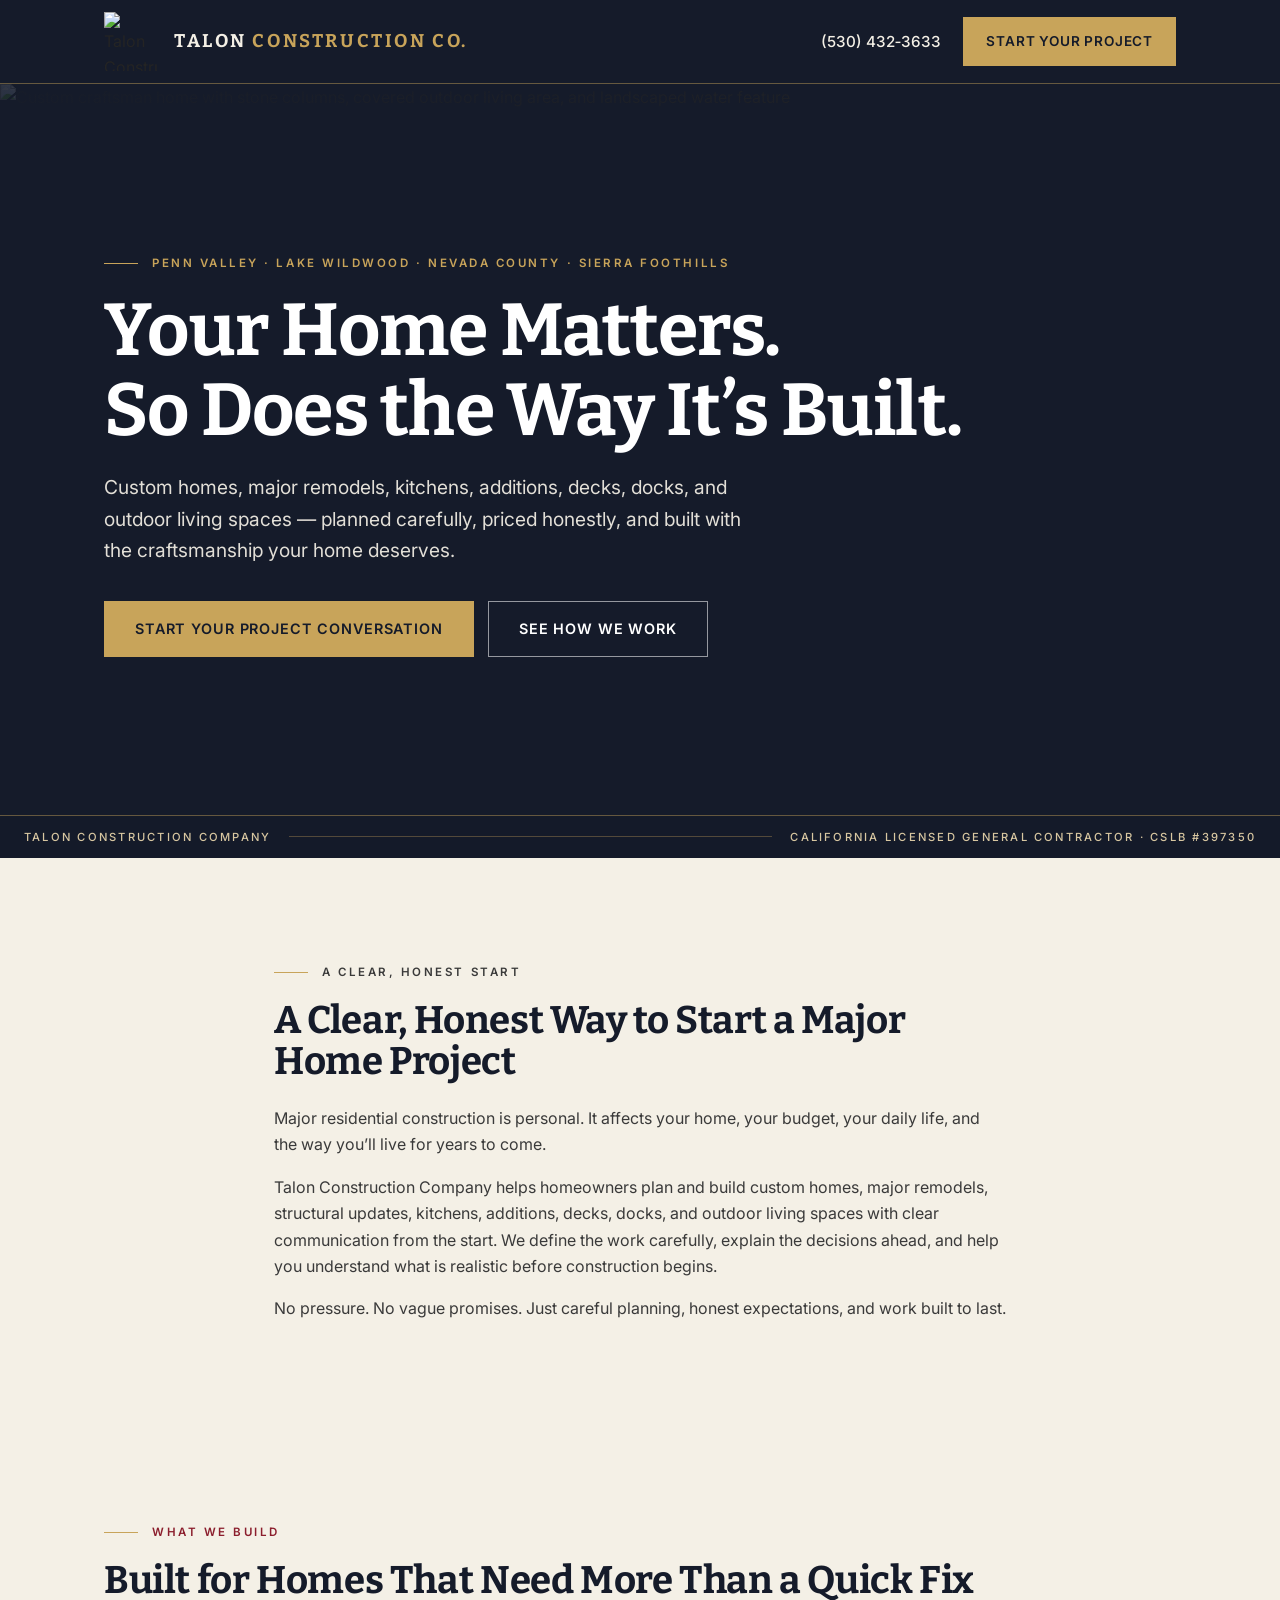
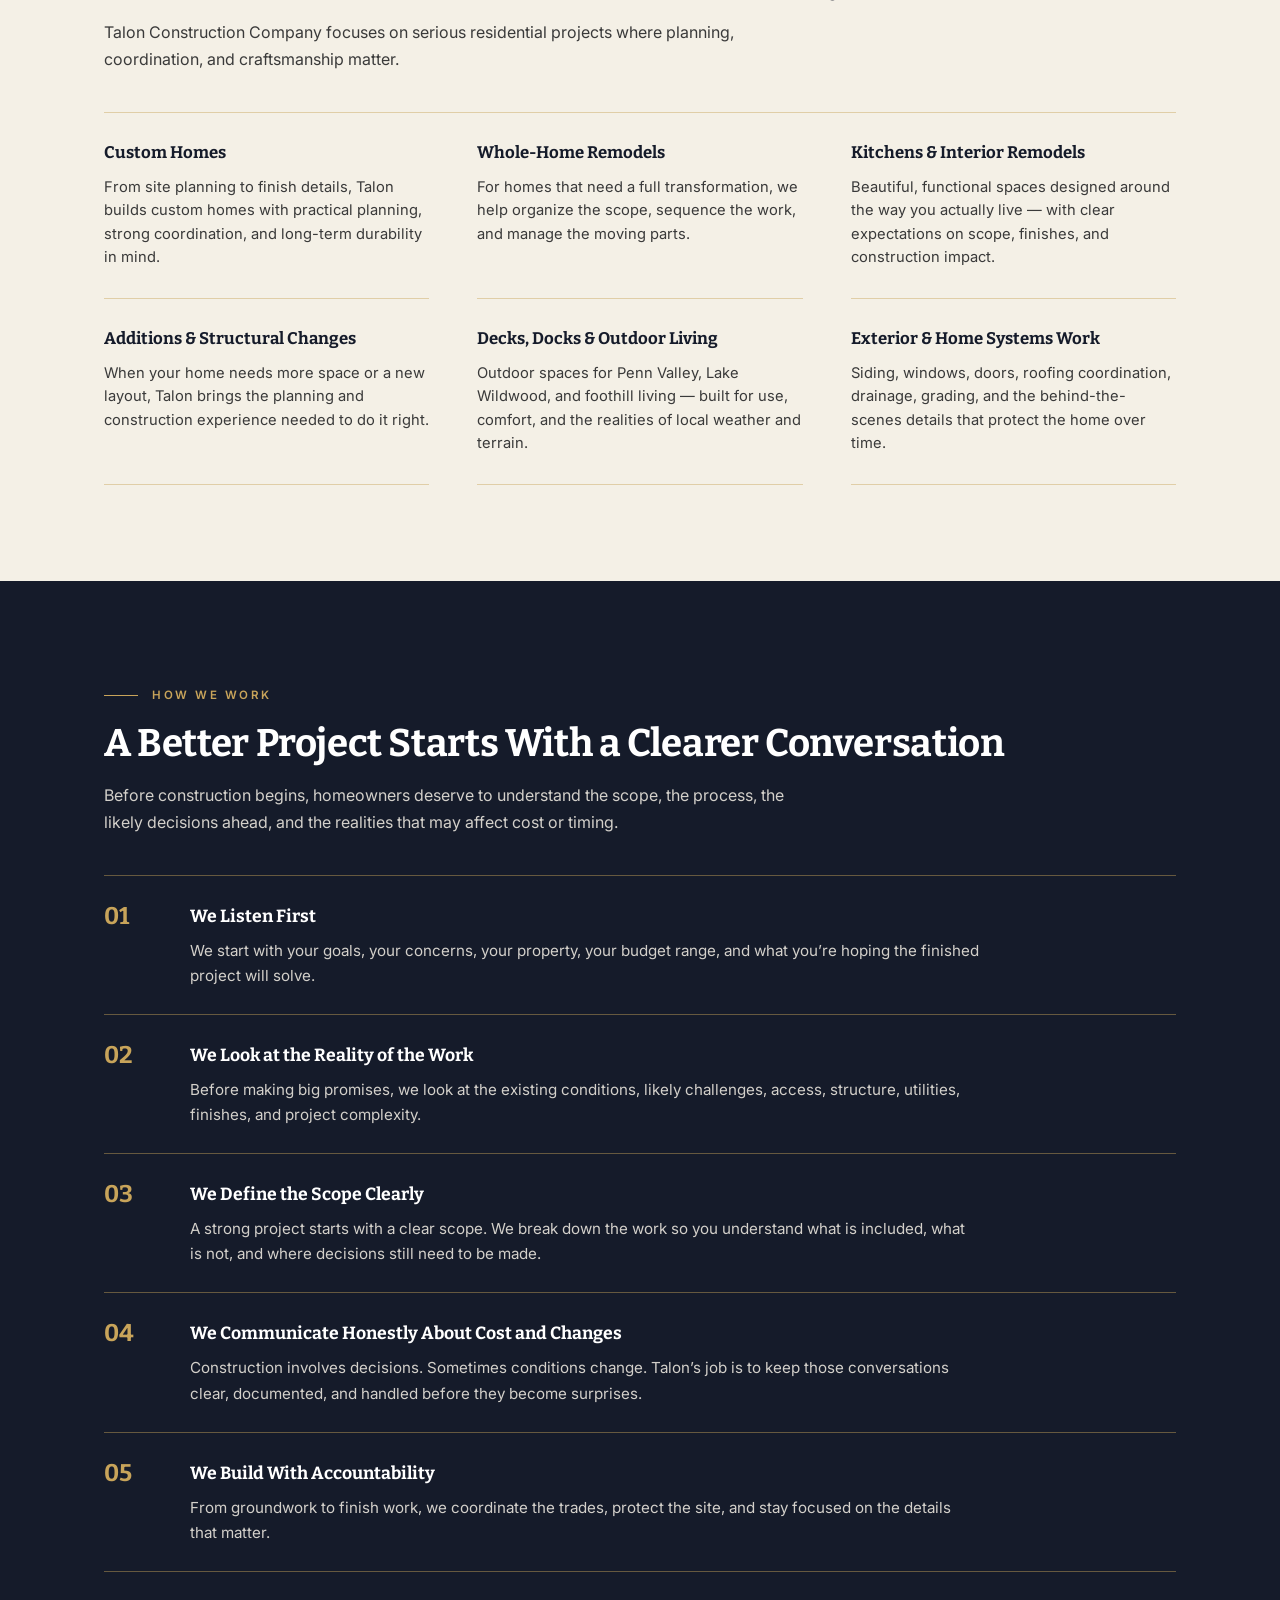
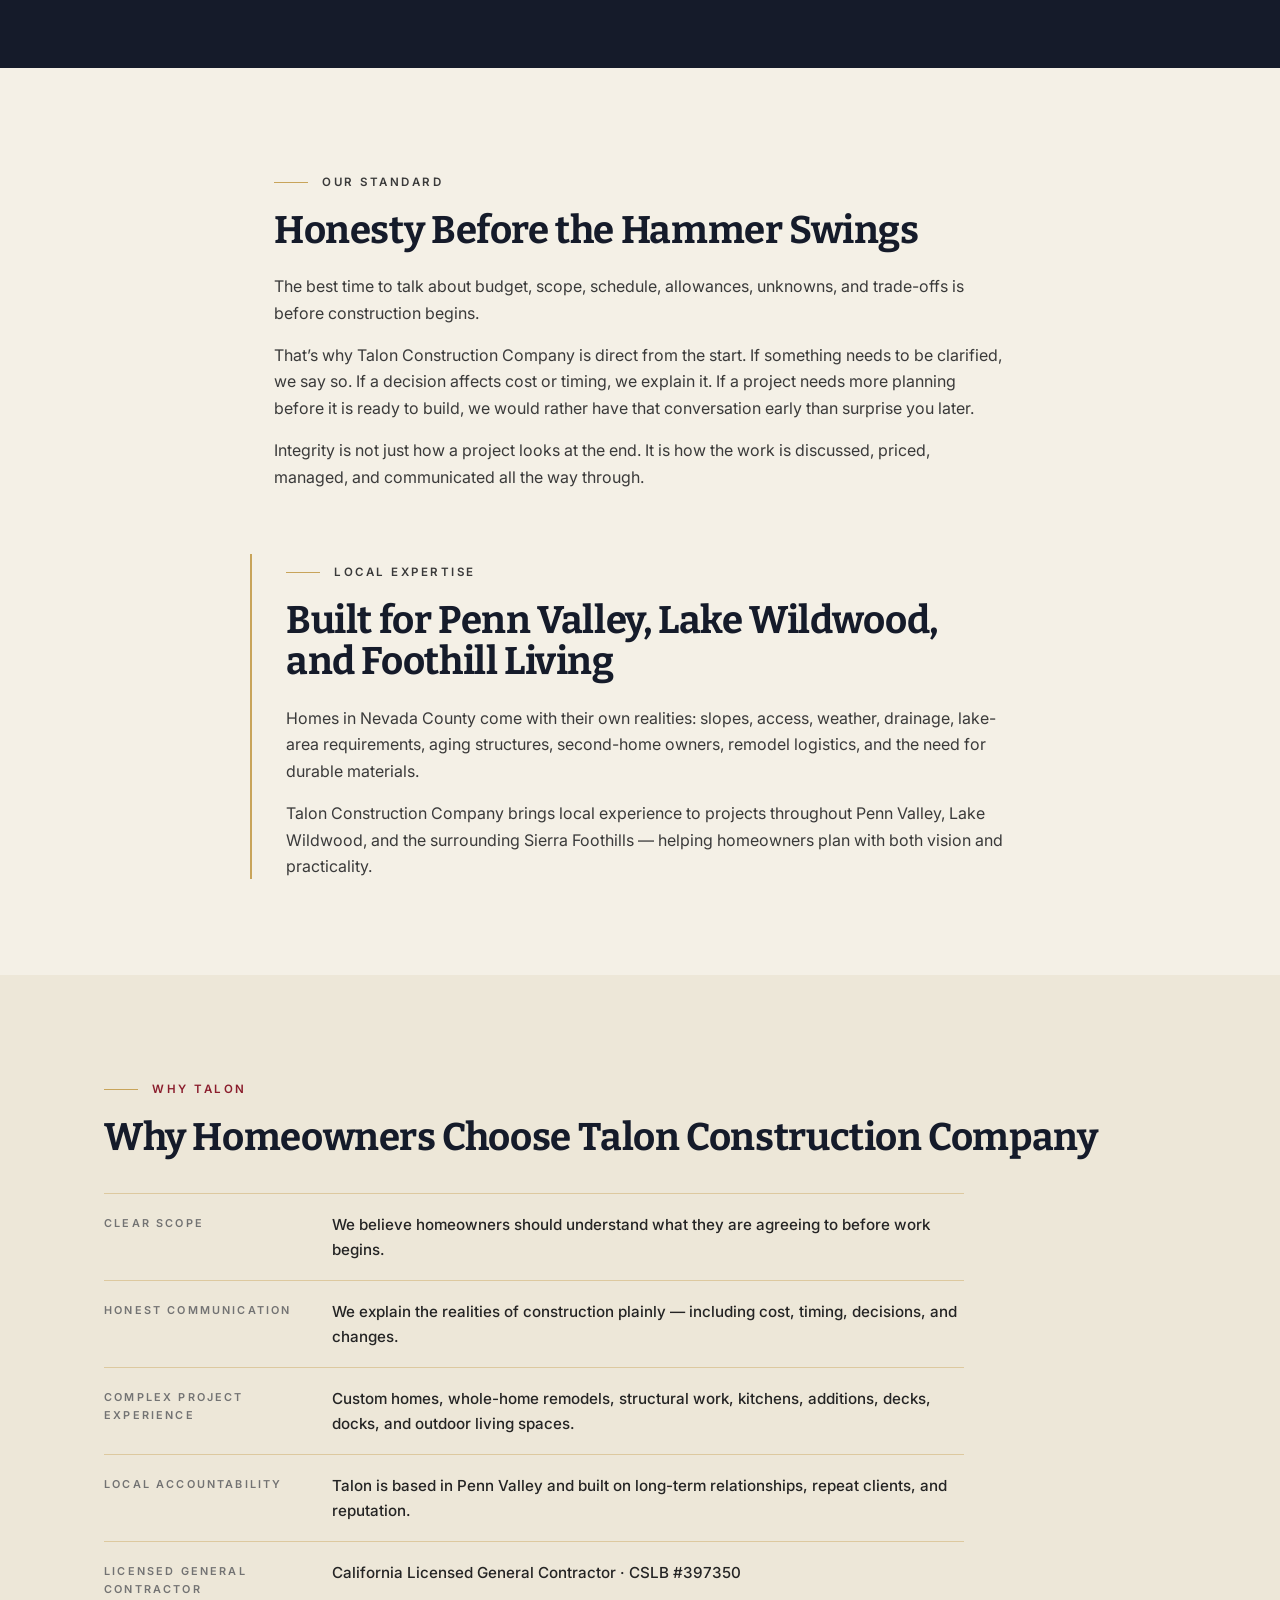
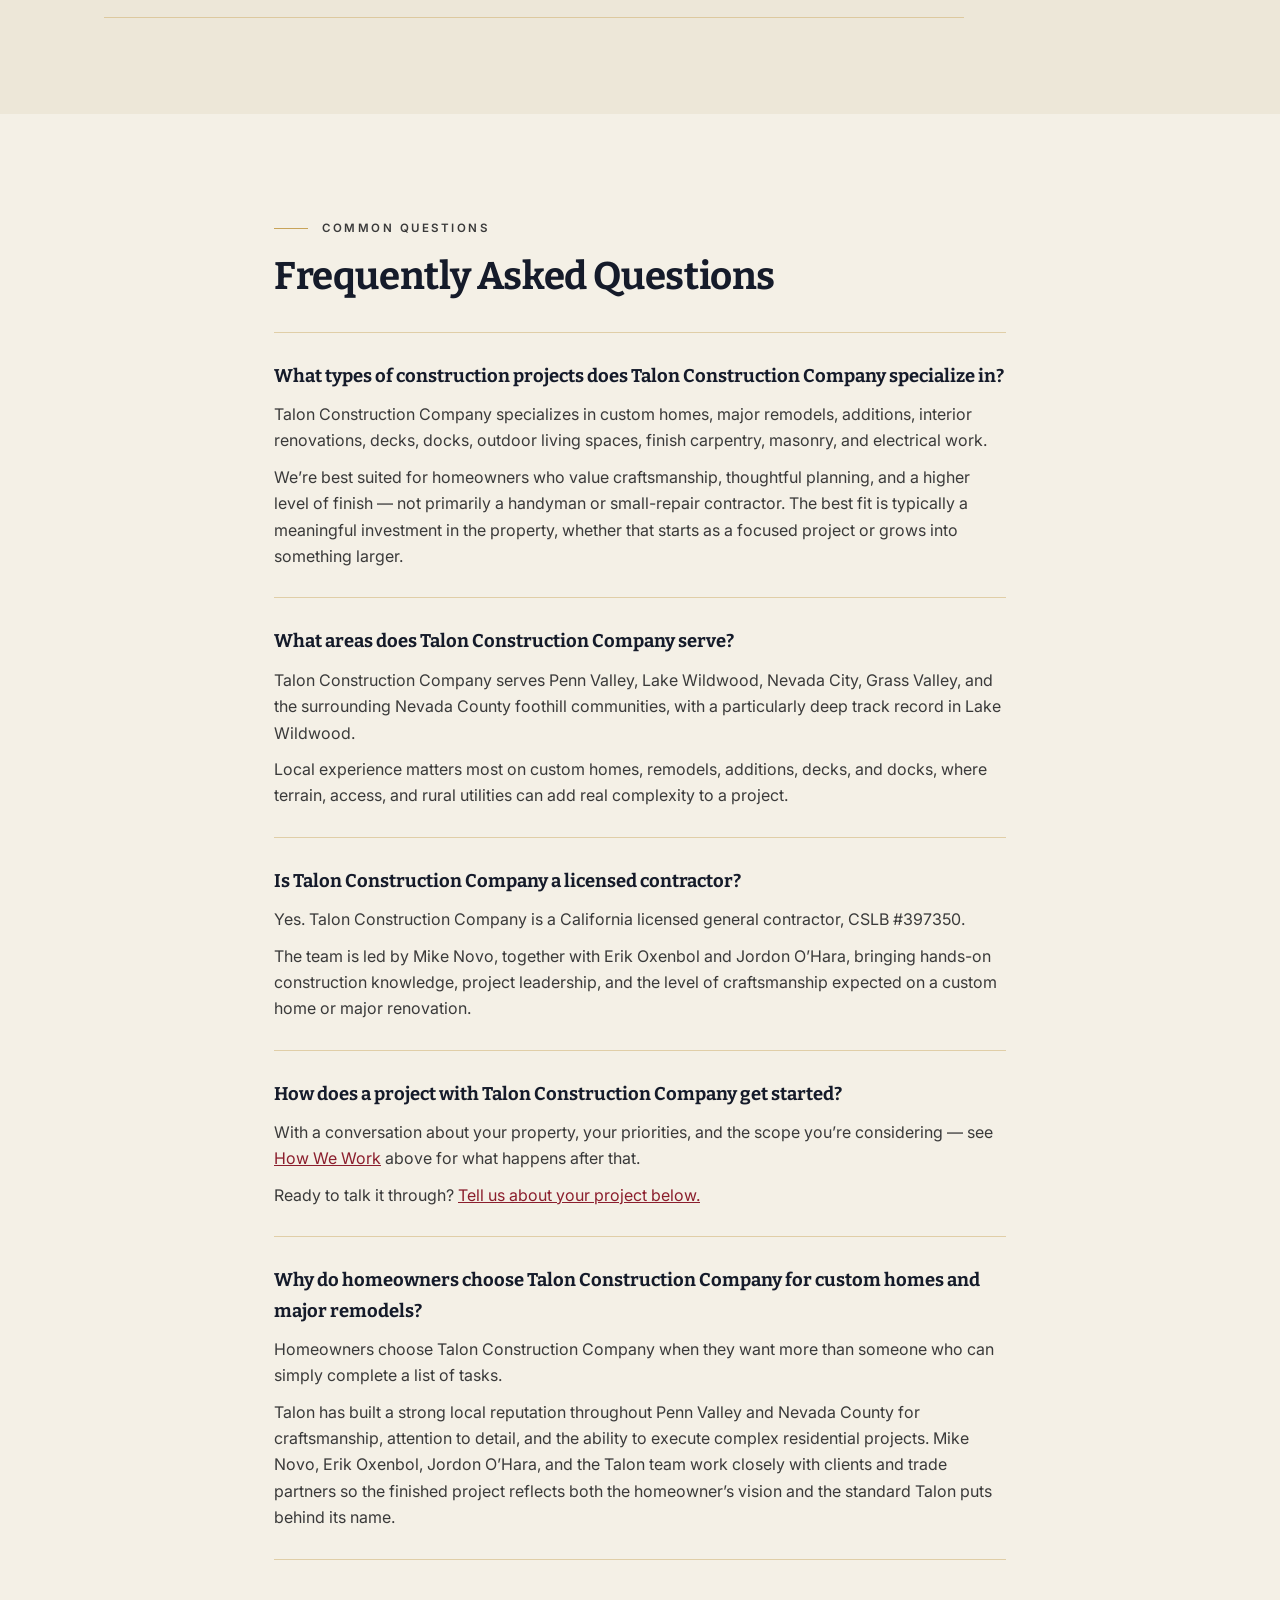
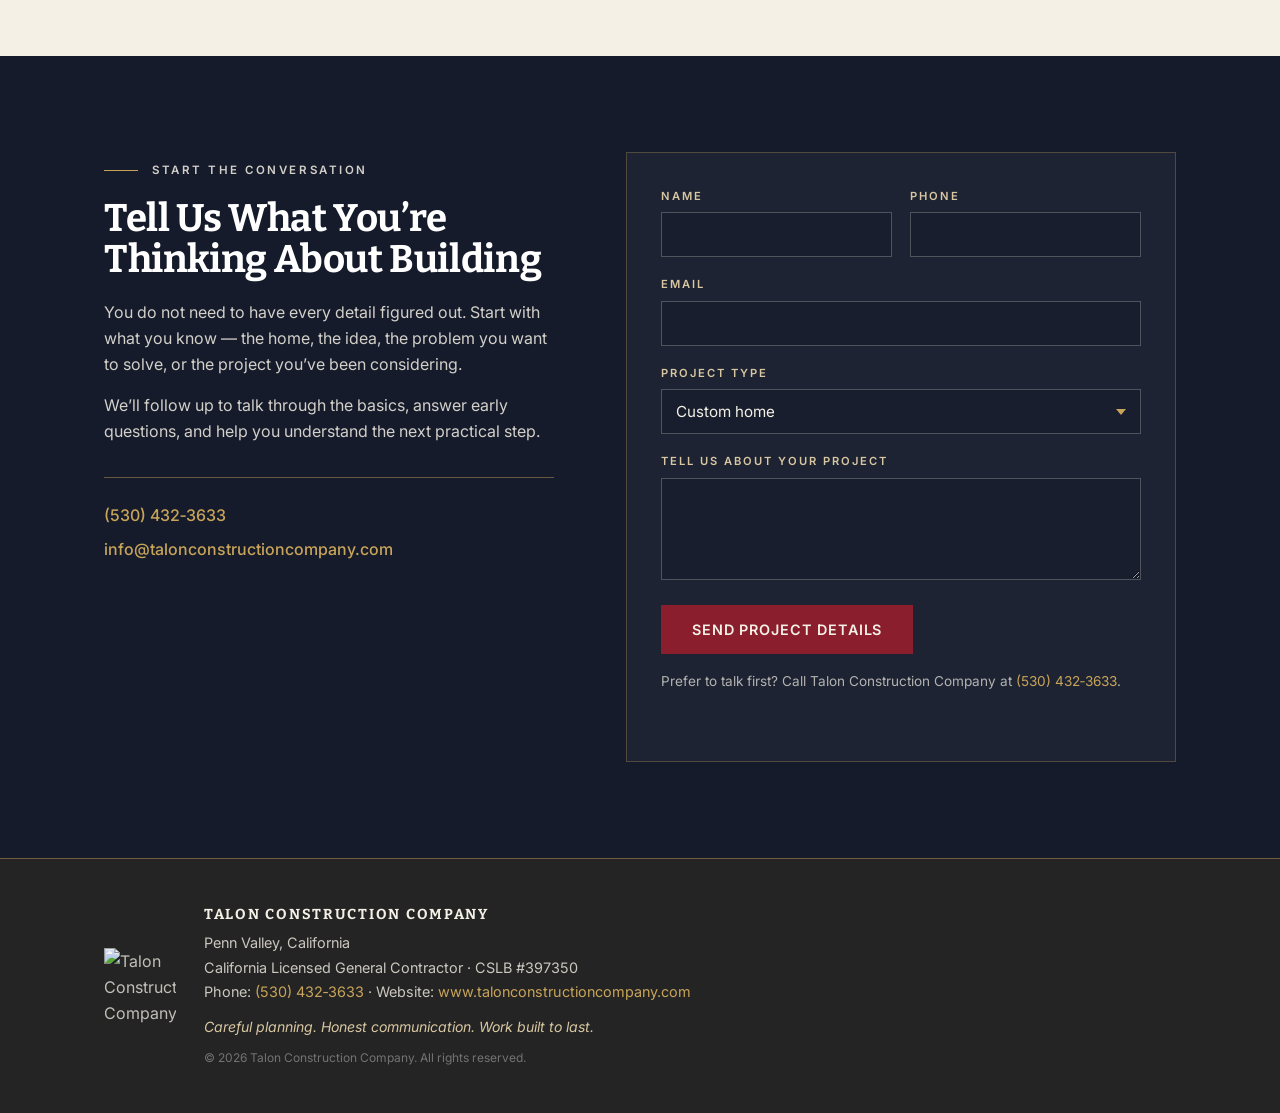
==== index.html @ c127b997 "Add FAQ section with FAQPage schema, sourced from Kim's content brief New section between Why Talon " ====
<!DOCTYPE html>
<html lang="en">
<head>
  <meta charset="UTF-8">
  <meta name="viewport" content="width=device-width, initial-scale=1.0">

  <!-- Google tag (gtag.js) — GA4 property "talonconstructioncompany.com" (545542659) -->
  <script async src="https://www.googletagmanager.com/gtag/js?id=G-PLTBXX30WR"></script>
  <script>
    window.dataLayer = window.dataLayer || [];
    function gtag(){dataLayer.push(arguments);}
    gtag('js', new Date());
    gtag('config', 'G-PLTBXX30WR');
  </script>
  <title>Talon Construction Company | Penn Valley, CA Custom Home Builder</title>
  <meta name="description" content="Talon Construction Company builds custom homes, remodels, additions, decks, and outdoor living spaces in Penn Valley, Lake Wildwood, and Nevada County, CA.">
  <link rel="canonical" href="https://talonconstructioncompany.com/">
  <link rel="icon" type="image/png" href="assets/talon-logo.png">
  <link rel="apple-touch-icon" href="assets/talon-logo.png">
  <meta name="theme-color" content="#8B1E2D">
  <link rel="preconnect" href="https://fonts.googleapis.com">
  <link rel="preconnect" href="https://fonts.gstatic.com" crossorigin>
  <link href="https://fonts.googleapis.com/css2?family=Bitter:wght@600;700&family=Inter:wght@400;500;600&display=swap" rel="stylesheet">
  <link rel="stylesheet" href="css/styles.css?v=4">
  <meta property="og:title" content="Talon Construction Company | Penn Valley, CA Custom Home Builder">
  <meta property="og:description" content="Custom homes, major remodels, additions, decks, docks, and outdoor living spaces — planned carefully, priced honestly, and built to last. Penn Valley, CA. CSLB #397350.">
  <meta property="og:image" content="https://talonconstructioncompany.com/assets/hero-1920.jpg">
  <meta property="og:url" content="https://talonconstructioncompany.com/">
  <meta property="og:site_name" content="Talon Construction Company">
  <meta property="og:locale" content="en_US">
  <meta property="og:type" content="website">
  <meta name="twitter:card" content="summary_large_image">
  <meta name="twitter:title" content="Talon Construction Company | Penn Valley, CA Custom Home Builder">
  <meta name="twitter:description" content="Custom homes, major remodels, additions, decks, docks, and outdoor living spaces — planned carefully, priced honestly, and built to last. Penn Valley, CA. CSLB #397350.">
  <meta name="twitter:image" content="https://talonconstructioncompany.com/assets/hero-1920.jpg">
  <script type="application/ld+json">
  {
    "@context": "https://schema.org",
    "@type": "GeneralContractor",
    "name": "Talon Construction Company",
    "url": "https://talonconstructioncompany.com/",
    "logo": "https://talonconstructioncompany.com/assets/talon-logo.png",
    "image": "https://talonconstructioncompany.com/assets/hero-1920.jpg",
    "telephone": "+15304323633",
    "email": "info@talonconstructioncompany.com",
    "address": {
      "@type": "PostalAddress",
      "addressLocality": "Penn Valley",
      "addressRegion": "CA",
      "postalCode": "95946",
      "addressCountry": "US"
    },
    "description": "Talon Construction Company builds custom homes, remodels, additions, decks, and outdoor living spaces in Penn Valley, Lake Wildwood, and Nevada County, CA.",
    "areaServed": [
      { "@type": "City", "name": "Penn Valley, CA" },
      { "@type": "Place", "name": "Lake Wildwood, CA" },
      { "@type": "AdministrativeArea", "name": "Nevada County, CA" },
      { "@type": "Place", "name": "Sierra Foothills, CA" },
      { "@type": "City", "name": "Grass Valley, CA" },
      { "@type": "City", "name": "Nevada City, CA" },
      { "@type": "City", "name": "Truckee, CA" },
      { "@type": "City", "name": "Colfax, CA" },
      { "@type": "City", "name": "Tahoe City, CA" },
      { "@type": "Place", "name": "North San Juan, CA" },
      { "@type": "Place", "name": "Rough and Ready, CA" },
      { "@type": "Place", "name": "Lake of the Pines, CA" }
    ],
    "hasCredential": {
      "@type": "EducationalOccupationalCredential",
      "credentialCategory": "license",
      "name": "California Contractors State License Board (CSLB) License",
      "identifier": "397350"
    },
    "sameAs": [
      "https://www.facebook.com/talonconstructionco",
      "https://www.instagram.com/talonconstructionco"
    ]
  }
  </script>
  <script type="application/ld+json">
  {
    "@context": "https://schema.org",
    "@type": "FAQPage",
    "mainEntity": [
      {
        "@type": "Question",
        "name": "What types of construction projects does Talon Construction Company specialize in?",
        "acceptedAnswer": {
          "@type": "Answer",
          "text": "Talon Construction Company specializes in custom homes, major remodels, additions, interior renovations, decks, docks, outdoor living spaces, finish carpentry, masonry, and electrical work. We're best suited for homeowners who value craftsmanship, thoughtful planning, and a higher level of finish — not primarily a handyman or small-repair contractor. The best fit is typically a meaningful investment in the property, whether that starts as a focused project or grows into something larger."
        }
      },
      {
        "@type": "Question",
        "name": "What areas does Talon Construction Company serve?",
        "acceptedAnswer": {
          "@type": "Answer",
          "text": "Talon Construction Company serves Penn Valley, Lake Wildwood, Nevada City, Grass Valley, and the surrounding Nevada County foothill communities, with a particularly deep track record in Lake Wildwood. Local experience matters most on custom homes, remodels, additions, decks, and docks, where terrain, access, and rural utilities can add real complexity to a project."
        }
      },
      {
        "@type": "Question",
        "name": "Is Talon Construction Company a licensed contractor?",
        "acceptedAnswer": {
          "@type": "Answer",
          "text": "Yes. Talon Construction Company is a California licensed general contractor, CSLB #397350. The team is led by Mike Novo, together with Erik Oxenbol and Jordon O'Hara, bringing hands-on construction knowledge, project leadership, and the level of craftsmanship expected on a custom home or major renovation."
        }
      },
      {
        "@type": "Question",
        "name": "How does a project with Talon Construction Company get started?",
        "acceptedAnswer": {
          "@type": "Answer",
          "text": "With a conversation about your property, your priorities, and the scope you're considering. See the How We Work section above for what happens after that, or tell us about your project directly using the contact form on this page."
        }
      },
      {
        "@type": "Question",
        "name": "Why do homeowners choose Talon Construction Company for custom homes and major remodels?",
        "acceptedAnswer": {
          "@type": "Answer",
          "text": "Homeowners choose Talon Construction Company when they want more than someone who can simply complete a list of tasks. Talon has built a strong local reputation throughout Penn Valley and Nevada County for craftsmanship, attention to detail, and the ability to execute complex residential projects. Mike Novo, Erik Oxenbol, Jordon O'Hara, and the Talon team work closely with clients and trade partners so the finished project reflects both the homeowner's vision and the standard Talon puts behind its name."
        }
      }
    ]
  }
  </script>
</head>
<body>

  <!-- ============ HEADER ============ -->
  <header class="site-header">
    <div class="wrap header-inner">
      <a href="#top" class="brand">
        <img src="assets/talon-logo.png" alt="Talon Construction Company logo" class="brand-logo" width="56" height="59">
        <span class="brand-name">Talon <span>Construction Co.</span></span>
      </a>
      <nav class="header-actions">
        <a href="tel:+15304323633" class="header-phone">(530) 432‑3633</a>
        <a href="#contact" class="btn btn-gold">Start Your Project</a>
      </nav>
    </div>
  </header>

  <!-- ============ HERO ============ -->
  <section class="hero" id="top">
    <picture class="hero-media">
      <source media="(max-width: 700px)" srcset="assets/hero-1024.jpg">
      <img src="assets/hero-1920.jpg" alt="Custom craftsman home with stone columns, covered outdoor living area, and landscaped water feature" fetchpriority="high" width="1920" height="1080">
    </picture>
    <div class="hero-scrim" aria-hidden="true"></div>
    <div class="wrap hero-content">
      <p class="eyebrow eyebrow-light">Penn Valley &middot; Lake Wildwood &middot; Nevada County &middot; Sierra Foothills</p>
      <h1>Your Home Matters.<br>So Does the Way It&rsquo;s Built.</h1>
      <p class="hero-sub">Custom homes, major remodels, kitchens, additions, decks, docks, and outdoor living spaces — planned carefully, priced honestly, and built with the craftsmanship your home deserves.</p>
      <div class="hero-ctas">
        <a href="#contact" class="btn btn-gold btn-lg">Start Your Project Conversation</a>
        <a href="#process" class="btn btn-ghost btn-lg">See How We Work</a>
      </div>
    </div>
    <div class="hero-plate" aria-hidden="true">
      <span>Talon Construction Company</span>
      <span class="plate-rule"></span>
      <span>California Licensed General Contractor &middot; CSLB #397350</span>
    </div>
  </section>

  <!-- ============ INTRO ============ -->
  <section class="craft" id="craft">
    <div class="wrap craft-narrow">
      <p class="eyebrow">A Clear, Honest Start</p>
      <h2>A Clear, Honest Way to Start a Major Home Project</h2>
      <p>Major residential construction is personal. It affects your home, your budget, your daily life, and the way you&rsquo;ll live for years to come.</p>
      <p>Talon Construction Company helps homeowners plan and build custom homes, major remodels, structural updates, kitchens, additions, decks, docks, and outdoor living spaces with clear communication from the start. We define the work carefully, explain the decisions ahead, and help you understand what is realistic before construction begins.</p>
      <p>No pressure. No vague promises. Just careful planning, honest expectations, and work built to last.</p>
    </div>
  </section>

  <!-- ============ WHAT WE BUILD ============ -->
  <section class="build">
    <div class="wrap">
      <p class="eyebrow">What We Build</p>
      <h2>Built for Homes That Need More Than a Quick Fix</h2>
      <p class="section-intro">Talon Construction Company focuses on serious residential projects where planning, coordination, and craftsmanship matter.</p>
      <div class="build-grid">
        <div class="build-card">
          <h3>Custom Homes</h3>
          <p>From site planning to finish details, Talon builds custom homes with practical planning, strong coordination, and long-term durability in mind.</p>
        </div>
        <div class="build-card">
          <h3>Whole-Home Remodels</h3>
          <p>For homes that need a full transformation, we help organize the scope, sequence the work, and manage the moving parts.</p>
        </div>
        <div class="build-card">
          <h3>Kitchens &amp; Interior Remodels</h3>
          <p>Beautiful, functional spaces designed around the way you actually live — with clear expectations on scope, finishes, and construction impact.</p>
        </div>
        <div class="build-card">
          <h3>Additions &amp; Structural Changes</h3>
          <p>When your home needs more space or a new layout, Talon brings the planning and construction experience needed to do it right.</p>
        </div>
        <div class="build-card">
          <h3>Decks, Docks &amp; Outdoor Living</h3>
          <p>Outdoor spaces for Penn Valley, Lake Wildwood, and foothill living — built for use, comfort, and the realities of local weather and terrain.</p>
        </div>
        <div class="build-card">
          <h3>Exterior &amp; Home Systems Work</h3>
          <p>Siding, windows, doors, roofing coordination, drainage, grading, and the behind-the-scenes details that protect the home over time.</p>
        </div>
      </div>
    </div>
  </section>

  <!-- ============ HOW WE WORK ============ -->
  <section class="process" id="process">
    <div class="wrap">
      <p class="eyebrow eyebrow-light">How We Work</p>
      <h2>A Better Project Starts With a Clearer Conversation</h2>
      <p class="section-intro section-intro-light">Before construction begins, homeowners deserve to understand the scope, the process, the likely decisions ahead, and the realities that may affect cost or timing.</p>
      <ol class="steps">
        <li>
          <span class="step-num">01</span>
          <div>
            <h3>We Listen First</h3>
            <p>We start with your goals, your concerns, your property, your budget range, and what you&rsquo;re hoping the finished project will solve.</p>
          </div>
        </li>
        <li>
          <span class="step-num">02</span>
          <div>
            <h3>We Look at the Reality of the Work</h3>
            <p>Before making big promises, we look at the existing conditions, likely challenges, access, structure, utilities, finishes, and project complexity.</p>
          </div>
        </li>
        <li>
          <span class="step-num">03</span>
          <div>
            <h3>We Define the Scope Clearly</h3>
            <p>A strong project starts with a clear scope. We break down the work so you understand what is included, what is not, and where decisions still need to be made.</p>
          </div>
        </li>
        <li>
          <span class="step-num">04</span>
          <div>
            <h3>We Communicate Honestly About Cost and Changes</h3>
            <p>Construction involves decisions. Sometimes conditions change. Talon&rsquo;s job is to keep those conversations clear, documented, and handled before they become surprises.</p>
          </div>
        </li>
        <li>
          <span class="step-num">05</span>
          <div>
            <h3>We Build With Accountability</h3>
            <p>From groundwork to finish work, we coordinate the trades, protect the site, and stay focused on the details that matter.</p>
          </div>
        </li>
      </ol>
    </div>
  </section>

  <!-- ============ INTEGRITY ============ -->
  <section class="integrity">
    <div class="wrap craft-narrow">
      <p class="eyebrow">Our Standard</p>
      <h2>Honesty Before the Hammer Swings</h2>
      <p>The best time to talk about budget, scope, schedule, allowances, unknowns, and trade-offs is before construction begins.</p>
      <p>That&rsquo;s why Talon Construction Company is direct from the start. If something needs to be clarified, we say so. If a decision affects cost or timing, we explain it. If a project needs more planning before it is ready to build, we would rather have that conversation early than surprise you later.</p>
      <p>Integrity is not just how a project looks at the end. It is how the work is discussed, priced, managed, and communicated all the way through.</p>
    </div>
  </section>

  <!-- ============ LOCAL EXPERTISE ============ -->
  <section class="local">
    <div class="wrap craft-narrow local-inner">
      <p class="eyebrow">Local Expertise</p>
      <h2>Built for Penn Valley, Lake Wildwood, and Foothill Living</h2>
      <p>Homes in Nevada County come with their own realities: slopes, access, weather, drainage, lake-area requirements, aging structures, second-home owners, remodel logistics, and the need for durable materials.</p>
      <p>Talon Construction Company brings local experience to projects throughout Penn Valley, Lake Wildwood, and the surrounding Sierra Foothills — helping homeowners plan with both vision and practicality.</p>
    </div>
  </section>

  <!-- ============ WHY TALON ============ -->
  <section class="why">
    <div class="wrap">
      <p class="eyebrow">Why Talon</p>
      <h2>Why Homeowners Choose Talon Construction Company</h2>
      <ul class="craft-specs why-specs">
        <li>
          <span class="spec-label">Clear Scope</span>
          <span class="spec-value">We believe homeowners should understand what they are agreeing to before work begins.</span>
        </li>
        <li>
          <span class="spec-label">Honest Communication</span>
          <span class="spec-value">We explain the realities of construction plainly — including cost, timing, decisions, and changes.</span>
        </li>
        <li>
          <span class="spec-label">Complex Project Experience</span>
          <span class="spec-value">Custom homes, whole-home remodels, structural work, kitchens, additions, decks, docks, and outdoor living spaces.</span>
        </li>
        <li>
          <span class="spec-label">Local Accountability</span>
          <span class="spec-value">Talon is based in Penn Valley and built on long-term relationships, repeat clients, and reputation.</span>
        </li>
        <li>
          <span class="spec-label">Licensed General Contractor</span>
          <span class="spec-value">California Licensed General Contractor &middot; CSLB #397350</span>
        </li>
      </ul>
    </div>
  </section>

  <!-- ============ FAQ ============ -->
  <section class="faq" id="faq">
    <div class="wrap craft-narrow">
      <p class="eyebrow">Common Questions</p>
      <h2>Frequently Asked Questions</h2>
      <div class="faq-list">
        <div class="faq-item">
          <h3>What types of construction projects does Talon Construction Company specialize in?</h3>
          <p>Talon Construction Company specializes in custom homes, major remodels, additions, interior renovations, decks, docks, outdoor living spaces, finish carpentry, masonry, and electrical work.</p>
          <p>We&rsquo;re best suited for homeowners who value craftsmanship, thoughtful planning, and a higher level of finish &mdash; not primarily a handyman or small-repair contractor. The best fit is typically a meaningful investment in the property, whether that starts as a focused project or grows into something larger.</p>
        </div>
        <div class="faq-item">
          <h3>What areas does Talon Construction Company serve?</h3>
          <p>Talon Construction Company serves Penn Valley, Lake Wildwood, Nevada City, Grass Valley, and the surrounding Nevada County foothill communities, with a particularly deep track record in Lake Wildwood.</p>
          <p>Local experience matters most on custom homes, remodels, additions, decks, and docks, where terrain, access, and rural utilities can add real complexity to a project.</p>
        </div>
        <div class="faq-item">
          <h3>Is Talon Construction Company a licensed contractor?</h3>
          <p>Yes. Talon Construction Company is a California licensed general contractor, CSLB #397350.</p>
          <p>The team is led by Mike Novo, together with Erik Oxenbol and Jordon O&rsquo;Hara, bringing hands-on construction knowledge, project leadership, and the level of craftsmanship expected on a custom home or major renovation.</p>
        </div>
        <div class="faq-item">
          <h3>How does a project with Talon Construction Company get started?</h3>
          <p>With a conversation about your property, your priorities, and the scope you&rsquo;re considering &mdash; see <a href="#process">How We Work</a> above for what happens after that.</p>
          <p>Ready to talk it through? <a href="#contact">Tell us about your project below.</a></p>
        </div>
        <div class="faq-item">
          <h3>Why do homeowners choose Talon Construction Company for custom homes and major remodels?</h3>
          <p>Homeowners choose Talon Construction Company when they want more than someone who can simply complete a list of tasks.</p>
          <p>Talon has built a strong local reputation throughout Penn Valley and Nevada County for craftsmanship, attention to detail, and the ability to execute complex residential projects. Mike Novo, Erik Oxenbol, Jordon O&rsquo;Hara, and the Talon team work closely with clients and trade partners so the finished project reflects both the homeowner&rsquo;s vision and the standard Talon puts behind its name.</p>
        </div>
      </div>
    </div>
  </section>

  <!-- ============ INTEREST FORM ============ -->
  <section class="contact" id="contact">
    <div class="wrap contact-grid">
      <div class="contact-intro">
        <p class="eyebrow eyebrow-light">Start the Conversation</p>
        <h2>Tell Us What You&rsquo;re Thinking About Building</h2>
        <p>You do not need to have every detail figured out. Start with what you know — the home, the idea, the problem you want to solve, or the project you&rsquo;ve been considering.</p>
        <p>We&rsquo;ll follow up to talk through the basics, answer early questions, and help you understand the next practical step.</p>
        <div class="contact-direct">
          <a href="tel:+15304323633">(530) 432‑3633</a>
          <a href="mailto:info@talonconstructioncompany.com">info@talonconstructioncompany.com</a>
        </div>
      </div>
      <form class="lead-form" id="lead-form" novalidate>
        <div class="form-row">
          <div class="field">
            <label for="name">Name</label>
            <input type="text" id="name" name="name" autocomplete="name" required>
          </div>
          <div class="field">
            <label for="phone">Phone</label>
            <input type="tel" id="phone" name="phone" autocomplete="tel">
          </div>
        </div>
        <div class="field">
          <label for="email">Email</label>
          <input type="email" id="email" name="email" autocomplete="email" required>
        </div>
        <div class="field">
          <label for="project">Project type</label>
          <select id="project" name="project">
            <option value="Custom home">Custom home</option>
            <option value="Whole-home remodel">Whole-home remodel</option>
            <option value="Kitchen / interior remodel">Kitchen / interior remodel</option>
            <option value="Addition / structural change">Addition / structural change</option>
            <option value="Deck / dock / outdoor living">Deck / dock / outdoor living</option>
            <option value="Other">Other</option>
          </select>
        </div>
        <div class="field">
          <label for="message">Tell us about your project</label>
          <textarea id="message" name="message" rows="4"></textarea>
        </div>
        <!-- honeypot: field name must never match an autofill token -->
        <div class="hp" aria-hidden="true">
          <label for="tcc_extra">Leave this field empty</label>
          <input type="text" id="tcc_extra" name="tcc_extra" tabindex="-1" autocomplete="off">
        </div>
        <button type="submit" class="btn btn-red btn-lg" id="submit-btn">Send Project Details</button>
        <p class="form-note">Prefer to talk first? Call Talon Construction Company at <a href="tel:+15304323633">(530) 432‑3633</a>.</p>
        <p class="form-status" id="form-status" role="status" aria-live="polite"></p>
      </form>
    </div>
  </section>

  <!-- ============ FOOTER ============ -->
  <footer class="site-footer">
    <div class="wrap footer-inner">
      <img src="assets/talon-logo.png" alt="Talon Construction Company logo" class="footer-logo" width="72" height="76">
      <div class="footer-meta">
        <p class="footer-name">Talon Construction Company</p>
        <p>Penn Valley, California</p>
        <p>California Licensed General Contractor &middot; CSLB #397350</p>
        <p>Phone: <a href="tel:+15304323633">(530) 432‑3633</a> &middot; Website: <a href="https://www.talonconstructioncompany.com">www.talonconstructioncompany.com</a></p>
        <p class="footer-tagline">Careful planning. Honest communication. Work built to last.</p>
        <p class="footer-fine">&copy; 2026 Talon Construction Company. All rights reserved.</p>
      </div>
    </div>
  </footer>

  <script src="js/main.js?v=4"></script>
</body>
</html>
---- css/styles.css ----
/* ==========================================================================
   Talon Construction Company — Landing Page
   Palette + type per Talon_brand_development.docx
   ========================================================================== */

:root {
  --navy: #151B2A;
  --charcoal: #242424;
  --bone: #F4F0E6;
  --gold: #C8A45A;
  --oxblood: #8B1E2D;
  --stone: #D8C7A1;
  --steel: #737373;

  --font-display: "Bitter", Georgia, "Times New Roman", serif;
  --font-body: "Inter", Arial, Helvetica, sans-serif;

  --wrap: 1120px;
  --rule: 1px solid rgba(200, 164, 90, 0.45); /* fine gold rule */
}

* { box-sizing: border-box; margin: 0; padding: 0; }

html { scroll-behavior: smooth; }
@media (prefers-reduced-motion: reduce) {
  html { scroll-behavior: auto; }
  * { animation: none !important; transition: none !important; }
}

body {
  font-family: var(--font-body);
  font-size: 16px;
  line-height: 1.65;
  color: var(--charcoal);
  background: var(--bone);
  -webkit-font-smoothing: antialiased;
}

img { display: block; max-width: 100%; }
a { color: inherit; }

.wrap {
  max-width: var(--wrap);
  margin: 0 auto;
  padding: 0 24px;
}

/* ---------- Type ---------- */

h1, h2 {
  font-family: var(--font-display);
  font-weight: 700;
  line-height: 1.08;
  letter-spacing: -0.01em;
}

h1 { font-size: clamp(2.6rem, 6.5vw, 4.6rem); color: #fff; }
h2 { font-size: clamp(1.7rem, 3.4vw, 2.4rem); }

.eyebrow {
  font-family: var(--font-body);
  font-size: 0.72rem;
  font-weight: 600;
  letter-spacing: 0.22em;
  text-transform: uppercase;
  color: var(--oxblood);
  display: inline-flex;
  align-items: center;
  gap: 14px;
  margin-bottom: 18px;
}
.eyebrow::before {
  content: "";
  width: 34px;
  height: 1px;
  background: var(--gold);
}
.eyebrow-light { color: var(--gold); }

/* ---------- Buttons ---------- */

.btn {
  display: inline-block;
  font-family: var(--font-body);
  font-weight: 600;
  font-size: 0.85rem;
  letter-spacing: 0.06em;
  text-transform: uppercase;
  text-decoration: none;
  padding: 12px 22px;
  border: 1px solid transparent;
  cursor: pointer;
  transition: background-color 0.18s ease, border-color 0.18s ease, color 0.18s ease;
}
.btn-lg { padding: 15px 30px; font-size: 0.9rem; }

.btn-gold {
  background: var(--gold);
  color: var(--navy);
}
.btn-gold:hover { background: #d4b06a; }

.btn-ghost {
  background: transparent;
  color: #fff;
  border-color: rgba(255, 255, 255, 0.55);
}
.btn-ghost:hover { border-color: var(--gold); color: var(--gold); }

.btn-red {
  background: var(--oxblood);
  color: var(--bone);
}
.btn-red:hover { background: #9c2534; }
.btn-red:disabled { opacity: 0.6; cursor: wait; }

:focus-visible {
  outline: 2px solid var(--gold);
  outline-offset: 2px;
}

/* ---------- Header ---------- */

.site-header {
  background: var(--navy);
  border-bottom: var(--rule);
  position: sticky;
  top: 0;
  z-index: 50;
}
.header-inner {
  display: flex;
  align-items: center;
  justify-content: space-between;
  padding-top: 12px;
  padding-bottom: 12px;
}
.brand {
  display: flex;
  align-items: center;
  gap: 14px;
  text-decoration: none;
}
.brand-logo { width: 56px; height: auto; }
.brand-name {
  font-family: var(--font-display);
  font-weight: 700;
  font-size: 1.15rem;
  letter-spacing: 0.14em;
  text-transform: uppercase;
  color: var(--bone);
}
.brand-name span { color: var(--gold); }

.header-actions {
  display: flex;
  align-items: center;
  gap: 22px;
}
.header-phone {
  color: var(--bone);
  text-decoration: none;
  font-weight: 500;
  font-size: 0.95rem;
}
.header-phone:hover { color: var(--gold); }

@media (max-width: 640px) {
  .brand-name { display: none; }
  .header-phone { display: none; }
}

/* ---------- Hero ---------- */

.hero {
  position: relative;
  min-height: 86vh;
  display: flex;
  align-items: center;
  background: var(--navy);
  overflow: hidden;
}
.hero-media,
.hero-media img {
  position: absolute;
  inset: 0;
  width: 100%;
  height: 100%;
  object-fit: cover;
  object-position: center 40%;
}
.hero-scrim {
  position: absolute;
  inset: 0;
  background:
    linear-gradient(90deg, rgba(21, 27, 42, 0.88) 0%, rgba(21, 27, 42, 0.55) 46%, rgba(21, 27, 42, 0.15) 100%),
    linear-gradient(0deg, rgba(21, 27, 42, 0.55) 0%, rgba(21, 27, 42, 0) 34%);
}
.hero-content {
  position: relative;
  z-index: 2;
  width: 100%;
  padding-top: 90px;
  padding-bottom: 130px;
  max-width: var(--wrap);
}

.hero-sub {
  color: rgba(244, 240, 230, 0.92);
  font-size: clamp(1rem, 2vw, 1.2rem);
  max-width: 34em;
  margin: 22px 0 34px;
}
.hero-ctas { display: flex; gap: 14px; flex-wrap: wrap; }

/* construction-drawing title plate along the hero's bottom edge */
.hero-plate {
  position: absolute;
  left: 0;
  right: 0;
  bottom: 0;
  z-index: 3;
  display: flex;
  align-items: center;
  gap: 18px;
  padding: 12px 24px;
  border-top: var(--rule);
  background: rgba(21, 27, 42, 0.72);
  backdrop-filter: blur(3px);
  color: var(--stone);
  font-size: 0.7rem;
  font-weight: 500;
  letter-spacing: 0.2em;
  text-transform: uppercase;
  white-space: nowrap;
  overflow: hidden;
}
.plate-rule { flex: 1; height: 1px; background: rgba(200, 164, 90, 0.35); min-width: 30px; }

@media (max-width: 640px) {
  .hero { min-height: 78vh; }
  .hero-plate {
    font-size: 0.6rem;
    letter-spacing: 0.12em;
    flex-wrap: wrap;
    white-space: normal;
    gap: 6px 14px;
  }
  .plate-rule { display: none; }
}

/* ---------- Statement / craft ---------- */

.craft { padding: 96px 0; background: var(--bone); }

.craft-grid {
  display: grid;
  grid-template-columns: minmax(0, 1.15fr) minmax(0, 0.85fr);
  gap: 72px;
  align-items: start;
}
.craft-copy h2 { color: var(--navy); margin-bottom: 22px; }
.craft-copy p + p { margin-top: 16px; }
.craft-copy p { color: #3a3a3a; max-width: 36em; }

.craft-specs {
  list-style: none;
  border-top: var(--rule);
}
.craft-specs li {
  display: grid;
  grid-template-columns: 110px 1fr;
  gap: 18px;
  padding: 18px 0;
  border-bottom: var(--rule);
}
.spec-label {
  font-size: 0.68rem;
  font-weight: 600;
  letter-spacing: 0.2em;
  text-transform: uppercase;
  color: var(--steel);
  padding-top: 3px;
}
.spec-value {
  font-size: 0.95rem;
  color: var(--charcoal);
  font-weight: 500;
}

@media (max-width: 860px) {
  .craft { padding: 68px 0; }
  .craft-grid { grid-template-columns: 1fr; gap: 44px; }
}

/* ---------- Contact / form ---------- */

.contact {
  background: var(--navy);
  padding: 96px 0;
  color: var(--bone);
}
.contact-grid {
  display: grid;
  grid-template-columns: minmax(0, 0.9fr) minmax(0, 1.1fr);
  gap: 72px;
  align-items: start;
}
.contact-intro h2 { color: #fff; margin-bottom: 18px; }
.contact-intro p { color: rgba(244, 240, 230, 0.85); max-width: 30em; }
.contact-direct {
  margin-top: 32px;
  padding-top: 24px;
  border-top: var(--rule);
  display: flex;
  flex-direction: column;
  gap: 8px;
}
.contact-direct a {
  color: var(--gold);
  text-decoration: none;
  font-weight: 500;
}
.contact-direct a:hover { text-decoration: underline; }

.lead-form {
  background: rgba(255, 255, 255, 0.035);
  border: 1px solid rgba(200, 164, 90, 0.3);
  padding: 34px;
}
.form-row {
  display: grid;
  grid-template-columns: 1fr 1fr;
  gap: 18px;
}
.field { margin-bottom: 18px; }
.field label {
  display: block;
  font-size: 0.7rem;
  font-weight: 600;
  letter-spacing: 0.18em;
  text-transform: uppercase;
  color: var(--stone);
  margin-bottom: 7px;
}
.field input,
.field select,
.field textarea {
  width: 100%;
  font-family: var(--font-body);
  font-size: 0.95rem;
  color: var(--bone);
  background: rgba(21, 27, 42, 0.6);
  border: 1px solid rgba(244, 240, 230, 0.25);
  padding: 12px 14px;
  border-radius: 0;
  appearance: none;
}
.field select {
  background-image: url("data:image/svg+xml,%3Csvg xmlns='http://www.w3.org/2000/svg' width='10' height='6'%3E%3Cpath d='M0 0l5 6 5-6z' fill='%23C8A45A'/%3E%3C/svg%3E");
  background-repeat: no-repeat;
  background-position: right 14px center;
}
.field input:focus,
.field select:focus,
.field textarea:focus {
  border-color: var(--gold);
  outline: none;
}
.field textarea { resize: vertical; min-height: 100px; }

.hp {
  position: absolute;
  left: -9999px;
  width: 1px;
  height: 1px;
  overflow: hidden;
}

.form-status {
  margin-top: 14px;
  font-size: 0.9rem;
  min-height: 1.4em;
}
.form-status.ok { color: var(--gold); }
.form-status.err { color: #e2a4ab; }

@media (max-width: 860px) {
  .contact { padding: 68px 0; }
  .contact-grid { grid-template-columns: 1fr; gap: 44px; }
  .lead-form { padding: 24px; }
  .form-row { grid-template-columns: 1fr; gap: 0; }
}

/* ---------- Footer ---------- */

.site-footer {
  background: var(--charcoal);
  border-top: var(--rule);
  padding: 44px 0;
  color: rgba(244, 240, 230, 0.8);
}
.footer-inner {
  display: flex;
  align-items: center;
  gap: 28px;
}
.footer-logo { width: 72px; height: auto; opacity: 0.95; }
.footer-name {
  font-family: var(--font-display);
  font-weight: 700;
  letter-spacing: 0.12em;
  text-transform: uppercase;
  color: var(--bone);
  margin-bottom: 4px;
}
.footer-meta { font-size: 0.9rem; line-height: 1.7; }
.footer-meta a { color: var(--gold); text-decoration: none; }
.footer-meta a:hover { text-decoration: underline; }
.footer-fine {
  margin-top: 10px;
  font-size: 0.75rem;
  color: var(--steel);
}
@media (max-width: 640px) {
  .footer-inner { flex-direction: column; align-items: flex-start; }
}

/* ==========================================================================
   v3 additions — expanded content sections
   ========================================================================== */

.craft-narrow { max-width: 780px; }
.craft-narrow h2 { color: var(--navy); margin-bottom: 22px; }
.craft-narrow p { color: #3a3a3a; }
.craft-narrow p + p { margin-top: 16px; }

.section-intro {
  color: #3a3a3a;
  max-width: 44em;
  margin: 18px 0 40px;
}
.section-intro-light { color: rgba(244, 240, 230, 0.85); }

/* ---- What we build ---- */
.build { padding: 96px 0; background: var(--bone); }
.build h2 { color: var(--navy); }
.build-grid {
  display: grid;
  grid-template-columns: repeat(3, 1fr);
  gap: 0 48px;
  border-top: var(--rule);
}
.build-card { padding: 26px 0 28px; border-bottom: var(--rule); }
.build-card h3 {
  font-family: var(--font-display);
  font-size: 1.05rem;
  font-weight: 700;
  color: var(--navy);
  margin-bottom: 9px;
}
.build-card p { font-size: 0.92rem; color: #3a3a3a; line-height: 1.6; }

/* ---- How we work ---- */
.process { padding: 96px 0; background: var(--navy); color: var(--bone); }
.process h2 { color: #fff; }
.steps { list-style: none; border-top: var(--rule); }
.steps li {
  display: grid;
  grid-template-columns: 64px 1fr;
  gap: 22px;
  padding: 26px 0;
  border-bottom: var(--rule);
  align-items: start;
}
.step-num {
  font-family: var(--font-display);
  font-weight: 700;
  font-size: 1.5rem;
  color: var(--gold);
  line-height: 1.2;
}
.steps h3 {
  font-family: var(--font-display);
  font-size: 1.1rem;
  font-weight: 700;
  color: #fff;
  margin-bottom: 7px;
}
.steps p { color: rgba(244, 240, 230, 0.85); font-size: 0.95rem; max-width: 52em; }

/* ---- Integrity / Local ---- */
.integrity { padding: 96px 0 64px; background: var(--bone); }
.local { padding: 0 0 96px; background: var(--bone); }
.local-inner {
  border-left: 2px solid var(--gold);
  padding-left: 34px;
}

/* ---- Why Talon ---- */
.why { padding: 96px 0; background: #EDE7D8; }
.why h2 { color: var(--navy); margin-bottom: 34px; }
.why-specs { max-width: 860px; }
.why-specs li { grid-template-columns: 210px 1fr; }

/* ---- FAQ ---- */
.faq { padding: 96px 0; background: var(--bone); }
.faq h2 { color: var(--navy); }
.faq-list { border-top: var(--rule); margin-top: 34px; }
.faq-item {
  padding: 28px 0;
  border-bottom: var(--rule);
}
.faq-item h3 {
  font-family: var(--font-display);
  font-weight: 700;
  font-size: 1.15rem;
  color: var(--navy);
  margin-bottom: 10px;
}
.faq-item p { color: #3a3a3a; max-width: 60em; }
.faq-item p + p { margin-top: 10px; }
.faq-item a { color: var(--oxblood); text-decoration: underline; }
.faq-item a:hover { color: var(--gold); }

/* ---- Contact additions ---- */
.contact-intro p + p { margin-top: 14px; }
.form-note {
  margin-top: 16px;
  font-size: 0.85rem;
  color: rgba(244, 240, 230, 0.7);
}
.form-note a { color: var(--gold); text-decoration: none; }
.form-note a:hover { text-decoration: underline; }
.footer-tagline {
  margin-top: 10px;
  font-style: italic;
  color: var(--stone);
  font-size: 0.88rem;
}

@media (max-width: 960px) {
  .build-grid { grid-template-columns: repeat(2, 1fr); gap: 0 36px; }
}
@media (max-width: 640px) {
  .build, .process, .integrity, .why { padding-top: 64px; padding-bottom: 64px; }
  .integrity { padding-bottom: 44px; }
  .local { padding-bottom: 64px; }
  .build-grid { grid-template-columns: 1fr; }
  .steps li { grid-template-columns: 44px 1fr; gap: 14px; }
  .why-specs li { grid-template-columns: 1fr; gap: 6px; }
  .local-inner { padding-left: 20px; }
}
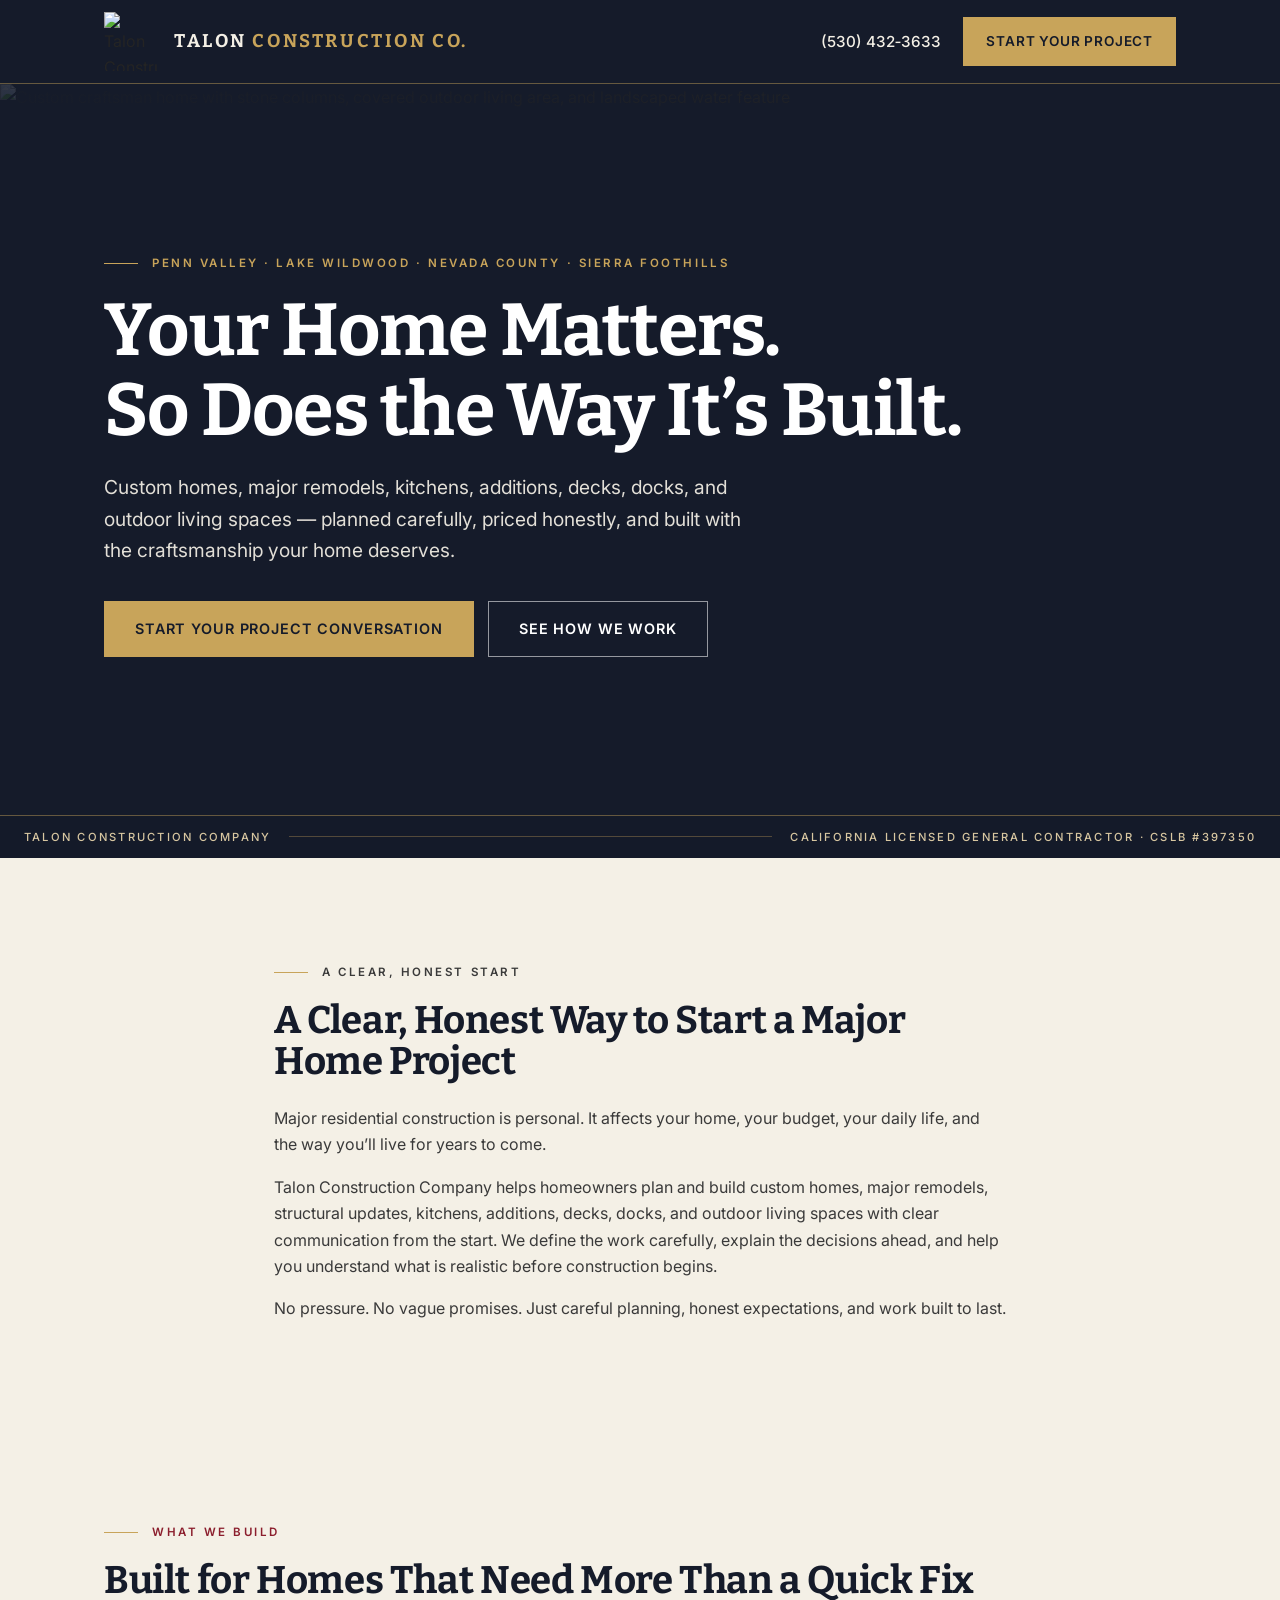
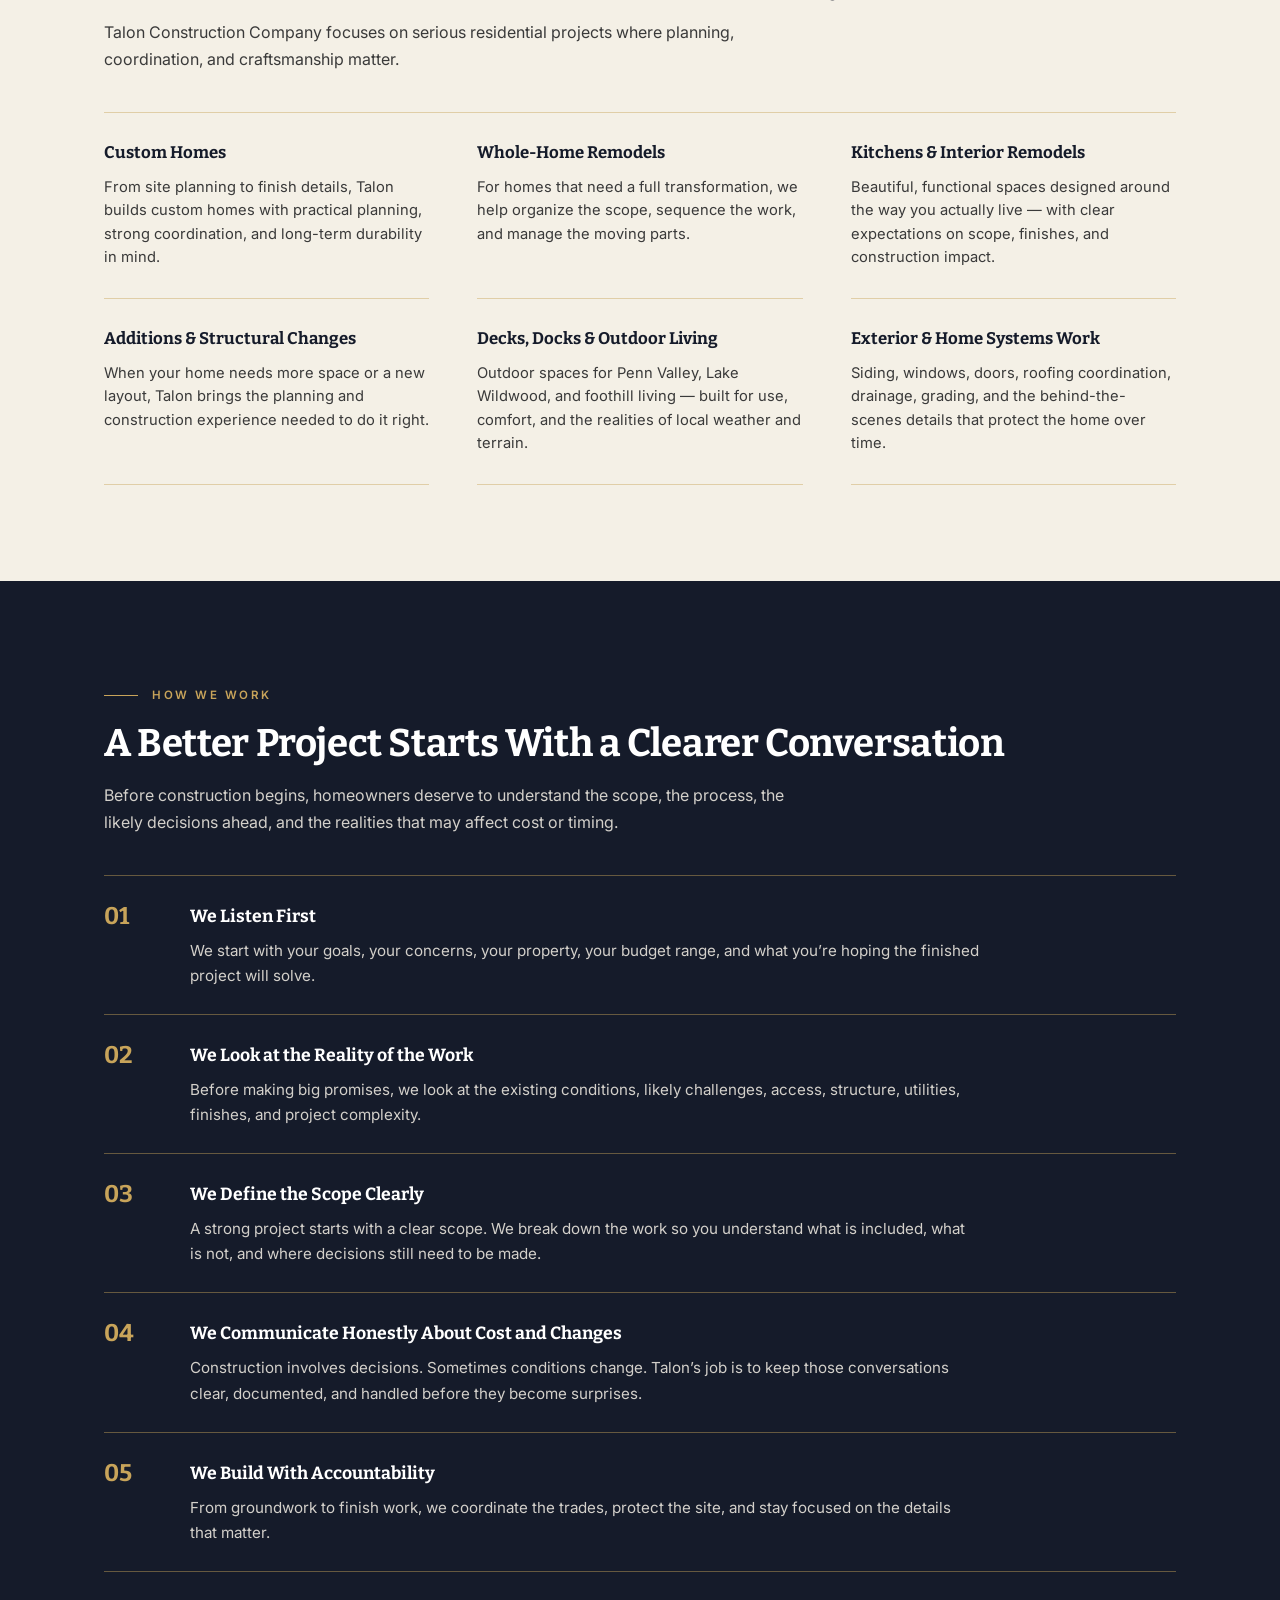
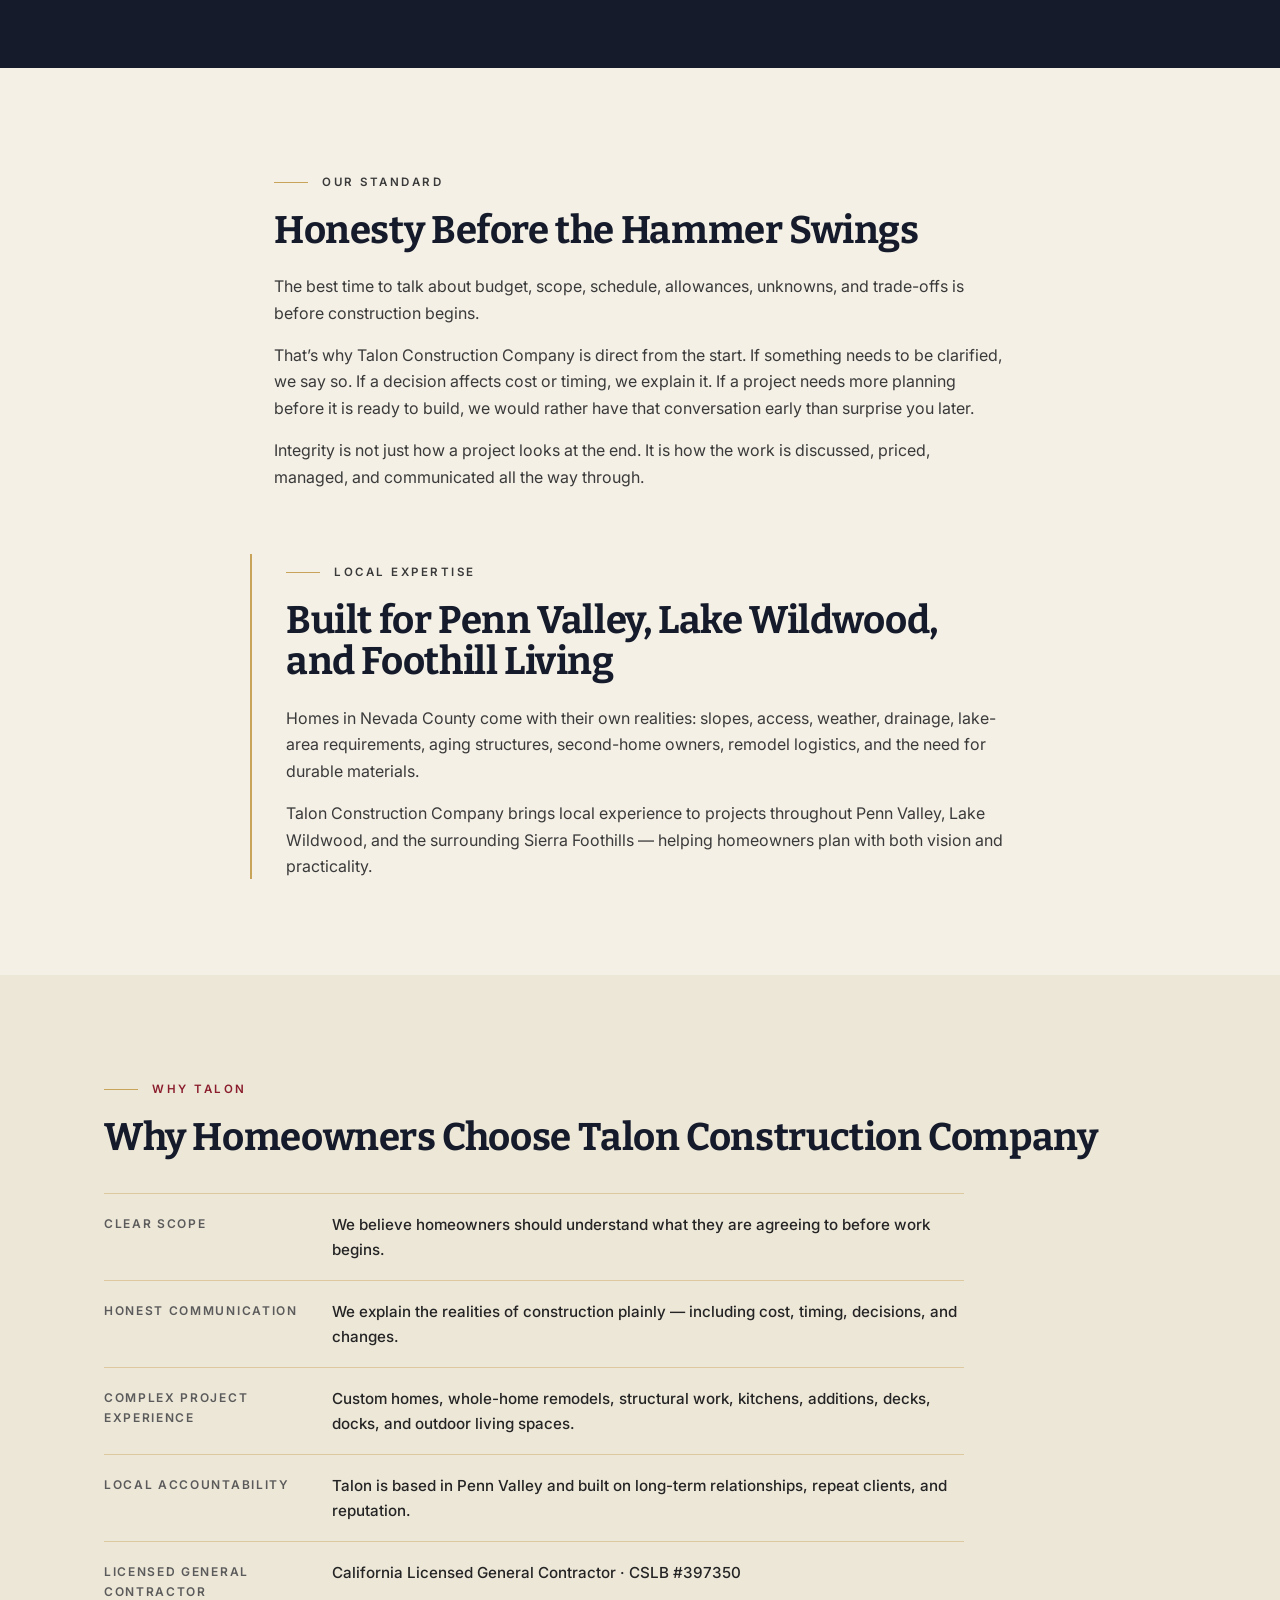
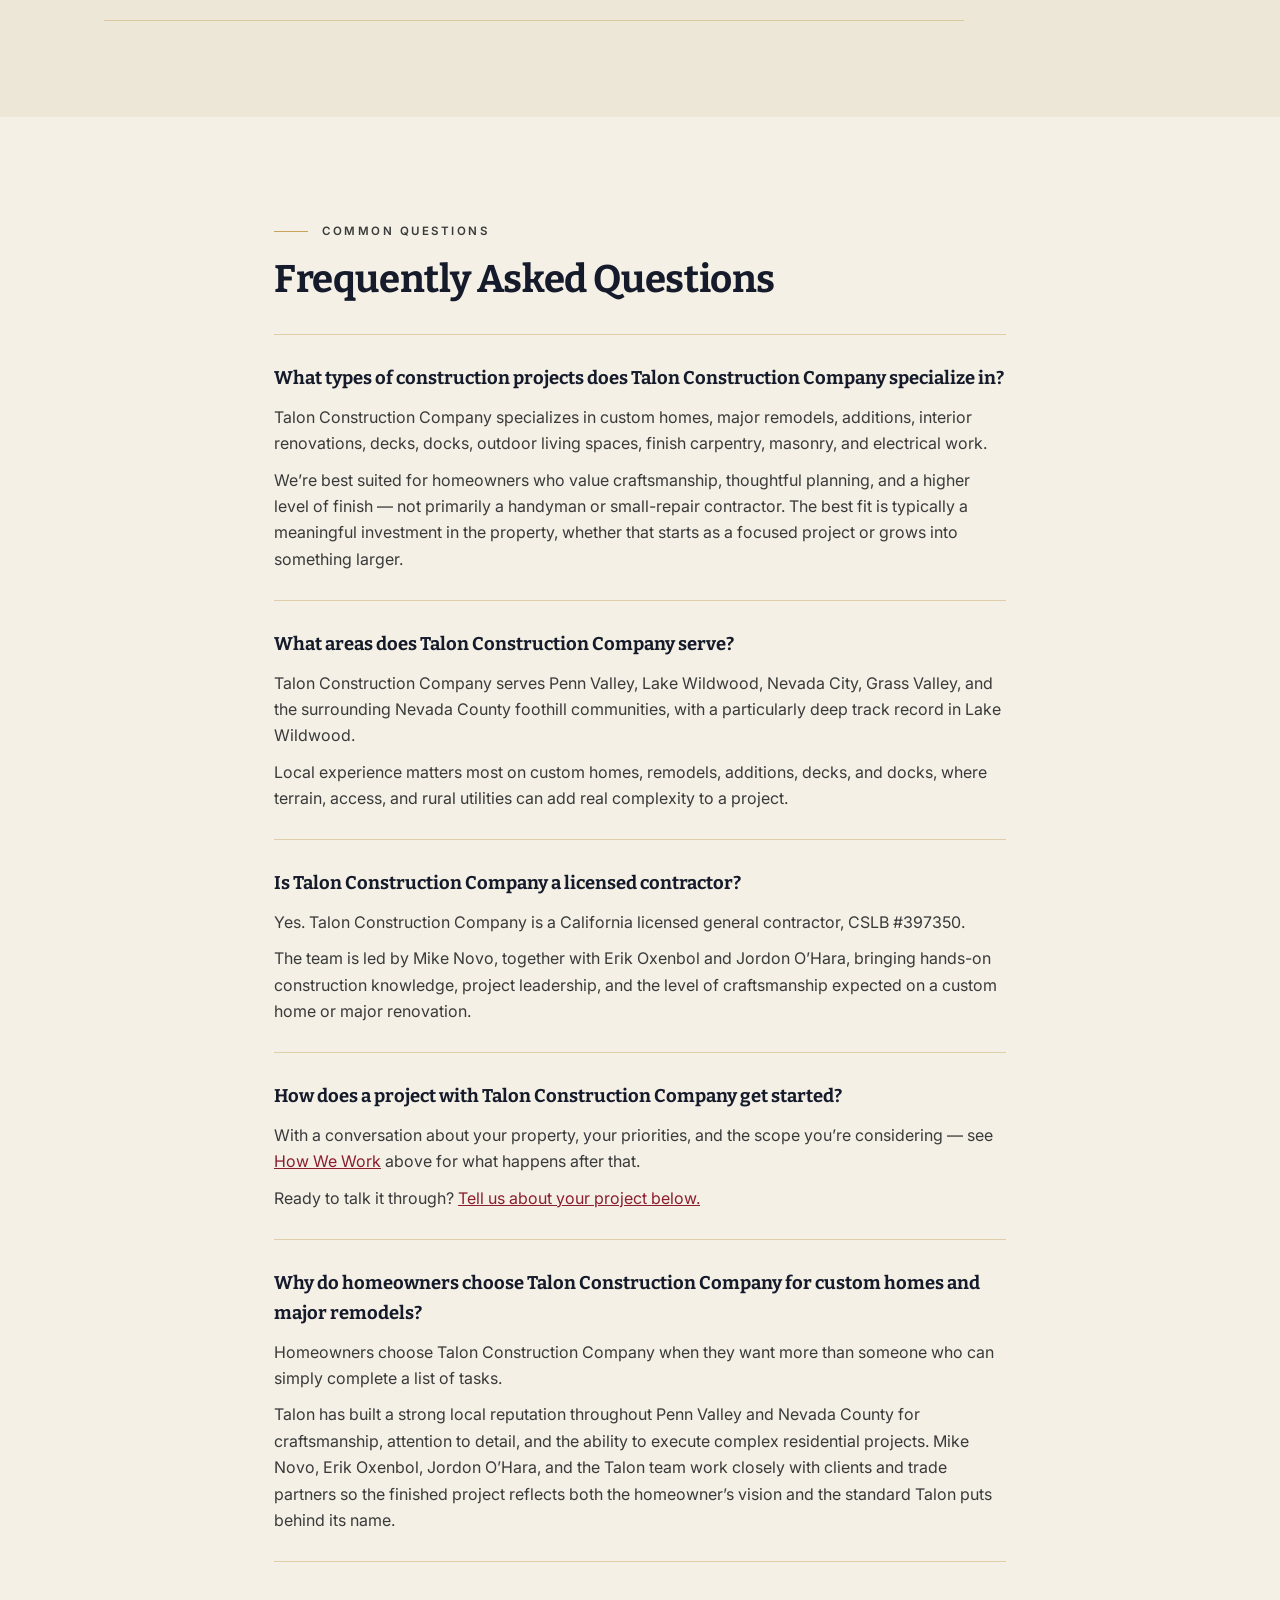
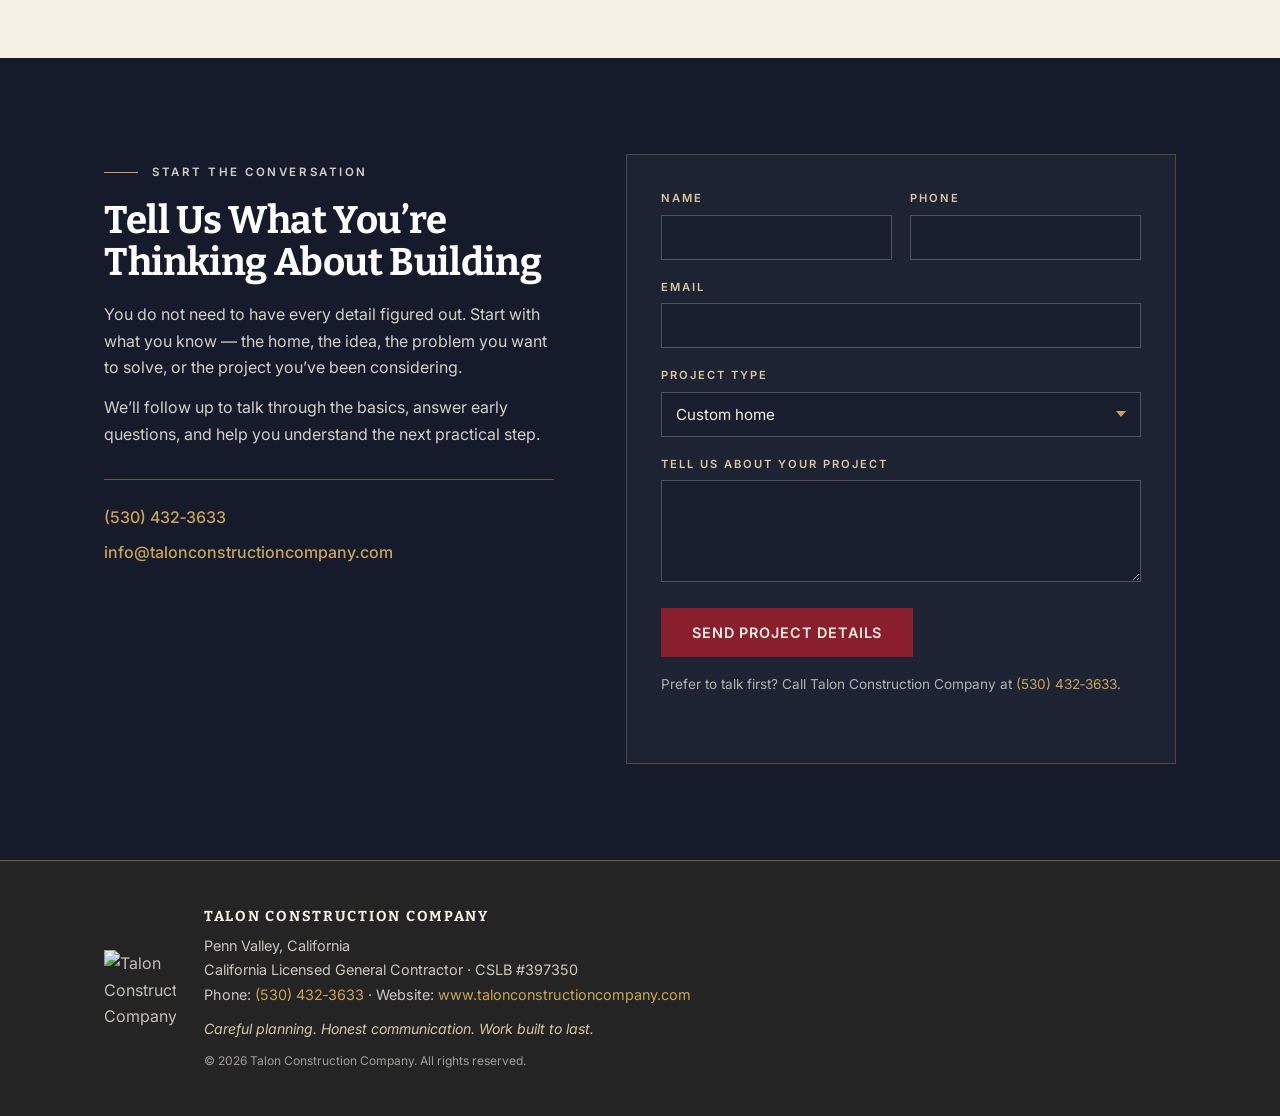
==== commit 2c5fce55: "Fix the six WCAG failures, the type floor, and the missing landmarks Audit fixes 1-3. All of this wa" ====
--- a/index.html
+++ b/index.html
@@ -128,6 +128,10 @@
 </head>
 <body>
 
+  <!-- Keyboard and screen-reader users were tabbing the entire header to
+       reach the hero, every time, with no way past it. -->
+  <a href="#main" class="skip-link">Skip to content</a>
+
   <!-- ============ HEADER ============ -->
   <header class="site-header">
     <div class="wrap header-inner">
@@ -141,6 +145,8 @@
       </nav>
     </div>
   </header>
+
+  <main id="main">
 
   <!-- ============ HERO ============ -->
   <section class="hero" id="top">
@@ -399,6 +405,8 @@
   </section>
 
   <!-- ============ FOOTER ============ -->
+  </main>
+
   <footer class="site-footer">
     <div class="wrap footer-inner">
       <img src="assets/talon-logo.png" alt="Talon Construction Company logo" class="footer-logo" width="72" height="76">
--- a/css/styles.css
+++ b/css/styles.css
@@ -22,6 +22,25 @@
 * { box-sizing: border-box; margin: 0; padding: 0; }
 
 html { scroll-behavior: smooth; }
+/* Off-screen until focused, then visible. Not display:none - that would
+   hide it from the keyboard users it exists for. */
+.skip-link {
+  position: absolute;
+  left: -9999px;
+  top: 0;
+  z-index: 100;
+  background: var(--navy);
+  color: var(--bone);
+  font-family: var(--font-body);
+  font-size: 0.9rem;
+  font-weight: 600;
+  padding: 12px 20px;
+  text-decoration: none;
+}
+.skip-link:focus {
+  left: 0;
+}
+
 @media (prefers-reduced-motion: reduce) {
   html { scroll-behavior: auto; }
   * { animation: none !important; transition: none !important; }
@@ -240,8 +259,11 @@
 @media (max-width: 640px) {
   .hero { min-height: 78vh; }
   .hero-plate {
-    font-size: 0.6rem;
-    letter-spacing: 0.12em;
+    /* 0.7rem, not 0.6rem. At 9.6px this was the smallest text on the site,
+       and it carries the CSLB licence number - the one credential a
+       contractor is judged on. It wraps rather than shrinks. */
+    font-size: 0.7rem;
+    letter-spacing: 0.1em;
     flex-wrap: wrap;
     white-space: normal;
     gap: 6px 14px;
@@ -269,18 +291,27 @@
 }
 .craft-specs li {
   display: grid;
-  grid-template-columns: 110px 1fr;
+  grid-template-columns: 124px 1fr;
   gap: 18px;
   padding: 18px 0;
   border-bottom: var(--rule);
 }
 .spec-label {
-  font-size: 0.68rem;
-  font-weight: 600;
-  letter-spacing: 0.2em;
+  /* 0.75rem, not 0.68rem. At 10.88px these sat under the 11px floor for
+     functional text while ALSO being uppercase, tracked at 0.2em and below
+     contrast - four legibility penalties at once, on the five phrases that
+     carry what Talon is actually selling. */
+  font-size: 0.75rem;
+  font-weight: 600;
+  /* 0.2em was opening up 10.88px capitals. At 12px it only fragments them. */
+  letter-spacing: 0.14em;
   text-transform: uppercase;
-  color: var(--steel);
-  padding-top: 3px;
+  /* Not bare --steel: #737373 on --bone measures 4.17:1 against WCAG AA's
+     4.5:1, and rendered here it measured 3.84:1. Mixed 70% toward --charcoal
+     it is 5.94:1 - real headroom, still visibly quieter than .spec-value,
+     and derived from tokens rather than a new colour. */
+  color: color-mix(in srgb, var(--steel) 70%, var(--charcoal));
+  padding-top: 2px;
 }
 .spec-value {
   font-size: 0.95rem;
@@ -420,7 +451,12 @@
 .footer-fine {
   margin-top: 10px;
   font-size: 0.75rem;
-  color: var(--steel);
+  /* --steel on --charcoal is 3.27:1 - the worst contrast on the site. The
+     footer already establishes bone-at-alpha as its text treatment
+     (rgba(244,240,230,0.8) on .site-footer), so this follows that rather
+     than introducing a third approach: 0.6 gives 5.83:1 and still reads as
+     fine print against the 0.8 body text above it. */
+  color: rgba(244, 240, 230, 0.6);
 }
 @media (max-width: 640px) {
   .footer-inner { flex-direction: column; align-items: flex-start; }
@@ -551,3 +587,238 @@
   .why-specs li { grid-template-columns: 1fr; gap: 6px; }
   .local-inner { padding-left: 20px; }
 }
+
+/* =========================================================================
+   BLOG - "The Journal"
+   Added 2026-09-08. Uses only the tokens already defined in :root above.
+   Generated markup comes from tools/build-blog.py; do not hand-edit /blog/.
+   ========================================================================= */
+
+.wrap-reading { max-width: 68ch; }
+
+.page-intro {
+  background: var(--bone);
+  border-bottom: var(--rule);
+  padding: 64px 0 48px;
+}
+.page-intro h1 {
+  font-family: var(--font-display);
+  font-weight: 700;
+  font-size: clamp(2rem, 4.5vw, 2.9rem);
+  line-height: 1.12;
+  color: var(--navy);
+  margin: 0 0 14px;
+}
+.page-intro p {
+  font-size: 1.05rem;
+  line-height: 1.65;
+  color: var(--charcoal);
+  margin: 0;
+}
+
+.section { padding: 56px 0 72px; }
+
+/* ---------- Archive ---------- */
+
+.blog-filters {
+  display: flex;
+  flex-wrap: wrap;
+  gap: 10px;
+  margin: 0 0 34px;
+  padding-bottom: 22px;
+  border-bottom: var(--rule);
+}
+.blog-filter {
+  font-family: var(--font-body);
+  font-size: 0.85rem;
+  font-weight: 600;
+  letter-spacing: 0.04em;
+  color: var(--charcoal);
+  background: transparent;
+  border: 1px solid rgba(28, 28, 30, 0.22);
+  border-radius: 999px;
+  padding: 9px 18px;
+  cursor: pointer;
+  transition: background 0.15s ease, color 0.15s ease, border-color 0.15s ease;
+}
+.blog-filter:hover { border-color: var(--gold); }
+.blog-filter:focus-visible { outline: 2px solid var(--oxblood); outline-offset: 2px; }
+.blog-filter.is-active {
+  background: var(--navy);
+  border-color: var(--navy);
+  color: var(--bone);
+}
+
+.post-grid {
+  list-style: none;
+  margin: 0;
+  padding: 0;
+  display: grid;
+  grid-template-columns: repeat(3, minmax(0, 1fr));
+  gap: 34px 30px;
+}
+/* The filter sets this; CSS does the hiding. With JavaScript off nothing is
+   ever hidden, which is the point - a crawler sees every post. */
+.post-card[hidden] { display: none; }
+
+.post-card-link {
+  display: flex;
+  flex-direction: column;
+  height: 100%;
+  text-decoration: none;
+  color: inherit;
+}
+.post-card-link:hover .post-card-body h2 { color: var(--oxblood); }
+.post-card-link:focus-visible { outline: 2px solid var(--oxblood); outline-offset: 4px; }
+
+.post-figure { overflow: hidden; background: var(--bone); }
+.post-figure img { display: block; width: 100%; height: 100%; object-fit: cover; }
+.post-figure-card { aspect-ratio: 3 / 2; }
+.post-figure-wide { aspect-ratio: 2 / 1; max-height: 460px; margin: 0 0 40px; }
+
+/* Holds the slot at the right ratio until Kim's photography lands, so the
+   layout does not shift when a real image replaces it. */
+.post-figure-placeholder {
+  display: flex;
+  align-items: center;
+  justify-content: center;
+  background: var(--navy);
+  border-bottom: 3px solid var(--gold);
+}
+.post-figure-placeholder img {
+  width: 64px;
+  height: auto;
+  object-fit: contain;
+  opacity: 0.55;
+}
+.post-figure-wide.post-figure-placeholder img { width: 92px; }
+
+.post-card-body { padding: 18px 0 0; }
+.post-card-meta,
+.post-meta {
+  font-family: var(--font-body);
+  font-size: 0.78rem;
+  font-weight: 600;
+  letter-spacing: 0.08em;
+  text-transform: uppercase;
+  /* Not bare --steel. The page sits on --bone, and #737373 on #F4F0E6
+     measures 4.17:1 against WCAG AA's 4.5:1 - it only passes on white.
+     Mixed 15% toward --charcoal it measures 4.96:1 and still reads as quiet
+     meta. Derived from the existing tokens, nothing new in the palette.
+     (The same pairing fails worse on index.html: --steel on --charcoal is
+     3.27:1. That one is pre-existing and flagged separately.) */
+  color: color-mix(in srgb, var(--steel) 85%, var(--charcoal));
+  margin: 0 0 8px;
+  display: flex;
+  flex-wrap: wrap;
+  gap: 14px;
+}
+.post-tag, .post-area { color: var(--oxblood); }
+.post-card-body h2 {
+  font-family: var(--font-display);
+  font-weight: 700;
+  font-size: 1.25rem;
+  line-height: 1.25;
+  color: var(--navy);
+  margin: 0 0 10px;
+  transition: color 0.15s ease;
+}
+.post-card-excerpt {
+  font-size: 0.95rem;
+  line-height: 1.6;
+  color: var(--charcoal);
+  margin: 0 0 14px;
+}
+.post-card-more {
+  font-family: var(--font-body);
+  font-size: 0.85rem;
+  font-weight: 600;
+  color: var(--oxblood);
+}
+
+.blog-empty, .blog-no-results {
+  font-size: 1rem;
+  line-height: 1.65;
+  color: var(--charcoal);
+  margin: 0 0 22px;
+}
+
+/* ---------- Post ---------- */
+
+.post { padding: 56px 0 72px; }
+.post-back {
+  font-family: var(--font-body);
+  font-size: 0.85rem;
+  font-weight: 600;
+  margin: 0 0 18px;
+}
+.post-back a { color: var(--oxblood); text-decoration: none; }
+.post-back a:hover { text-decoration: underline; }
+
+.post h1 {
+  font-family: var(--font-display);
+  font-weight: 700;
+  font-size: clamp(1.9rem, 4vw, 2.6rem);
+  line-height: 1.15;
+  color: var(--navy);
+  margin: 0 0 12px;
+}
+
+/* 1.05rem over a 68ch measure. The audience for a custom-home decision is
+   reading carefully, not skimming. */
+.post-body p {
+  font-size: 1.05rem;
+  line-height: 1.75;
+  color: var(--charcoal);
+  margin: 0 0 22px;
+}
+.post-body p:last-child { margin-bottom: 0; }
+
+.post-nav {
+  display: flex;
+  justify-content: space-between;
+  gap: 20px;
+  flex-wrap: wrap;
+  margin: 48px 0 0;
+  padding-top: 26px;
+  border-top: var(--rule);
+  font-family: var(--font-body);
+  font-size: 0.9rem;
+  font-weight: 600;
+}
+.post-nav a { color: var(--oxblood); text-decoration: none; }
+.post-nav a:hover { text-decoration: underline; }
+.post-nav-next { margin-left: auto; text-align: right; }
+
+.post-cta {
+  margin: 44px 0 0;
+  padding: 30px 32px;
+  background: var(--bone);
+  border-left: 3px solid var(--gold);
+}
+.post-cta h2 {
+  font-family: var(--font-display);
+  font-weight: 700;
+  font-size: 1.3rem;
+  color: var(--navy);
+  margin: 0 0 8px;
+}
+.post-cta p {
+  font-size: 0.98rem;
+  line-height: 1.65;
+  color: var(--charcoal);
+  margin: 0 0 18px;
+}
+
+@media (max-width: 900px) {
+  .post-grid { grid-template-columns: repeat(2, minmax(0, 1fr)); }
+}
+@media (max-width: 620px) {
+  .post-grid { grid-template-columns: 1fr; gap: 30px; }
+  .page-intro { padding: 44px 0 34px; }
+  .post-figure-wide { margin-bottom: 28px; }
+  .post-cta { padding: 24px 22px; }
+}
+@media (prefers-reduced-motion: reduce) {
+  .blog-filter, .post-card-body h2 { transition: none; }
+}
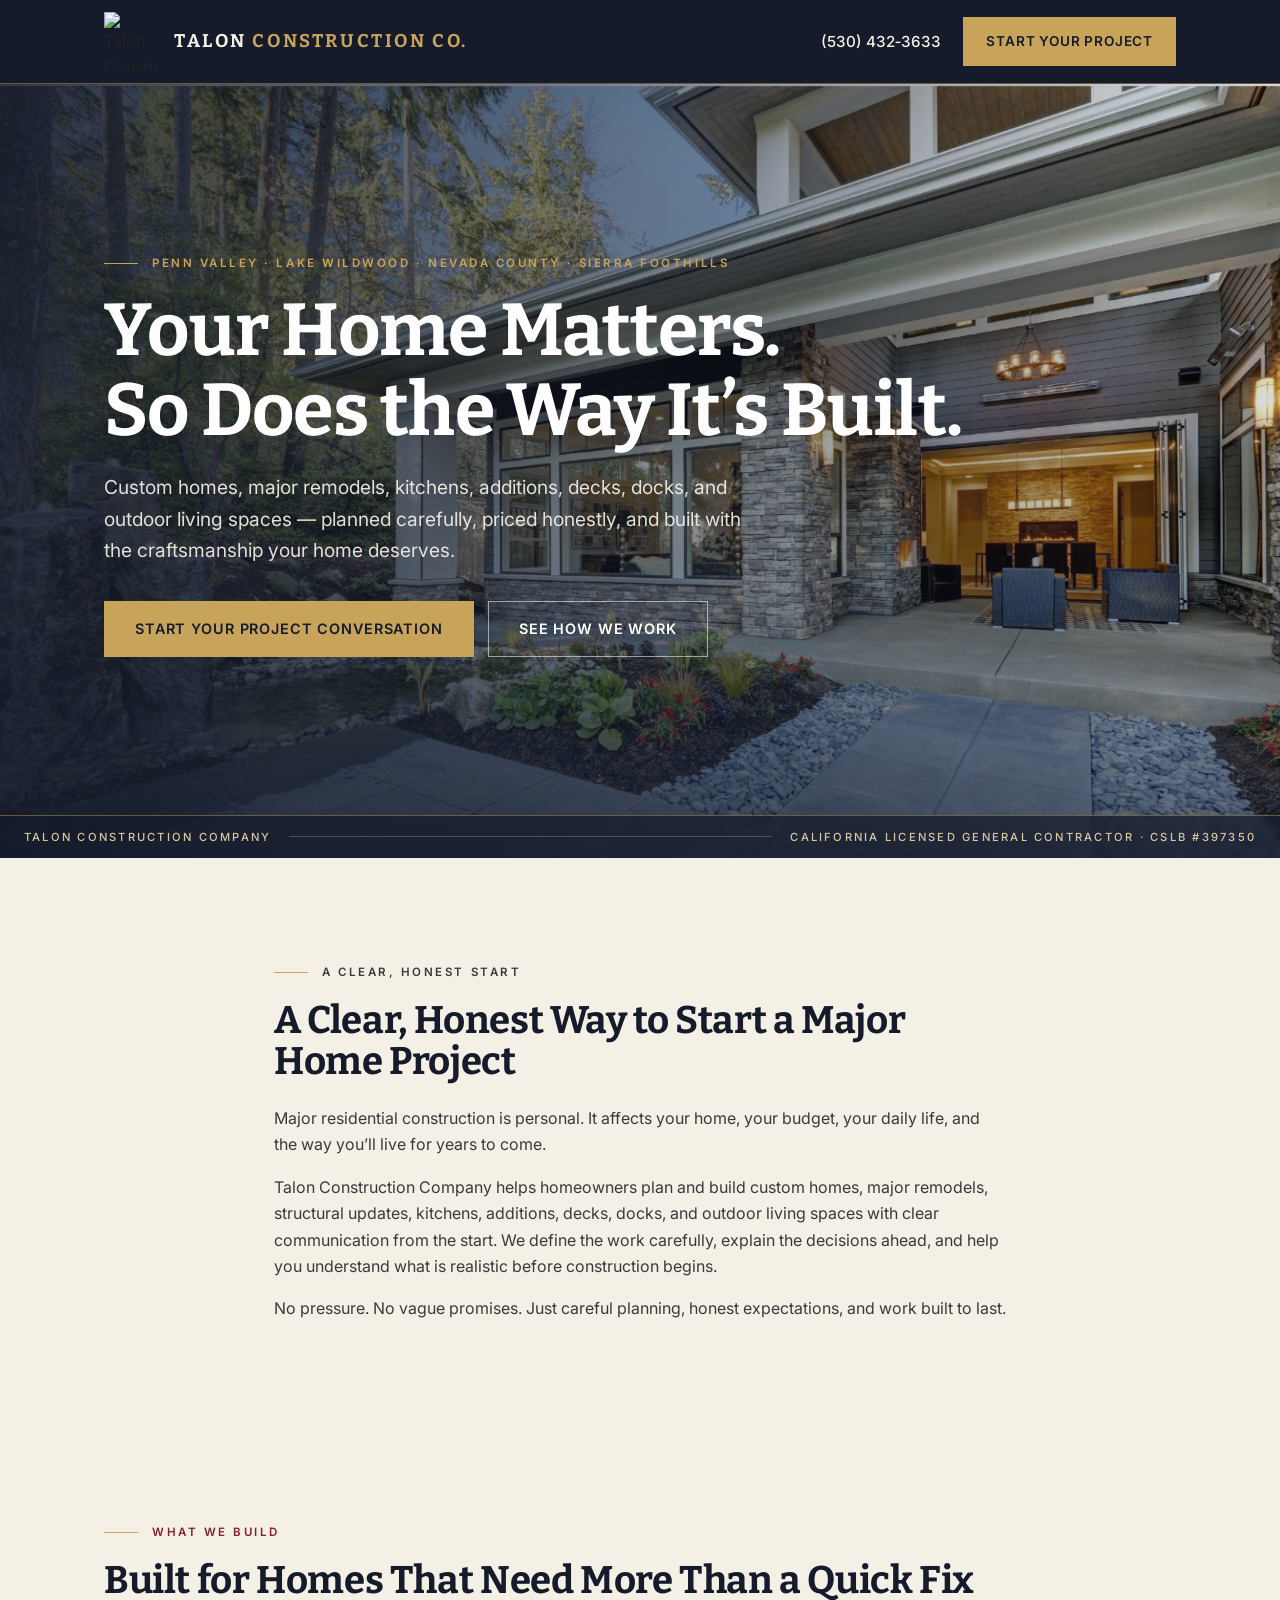
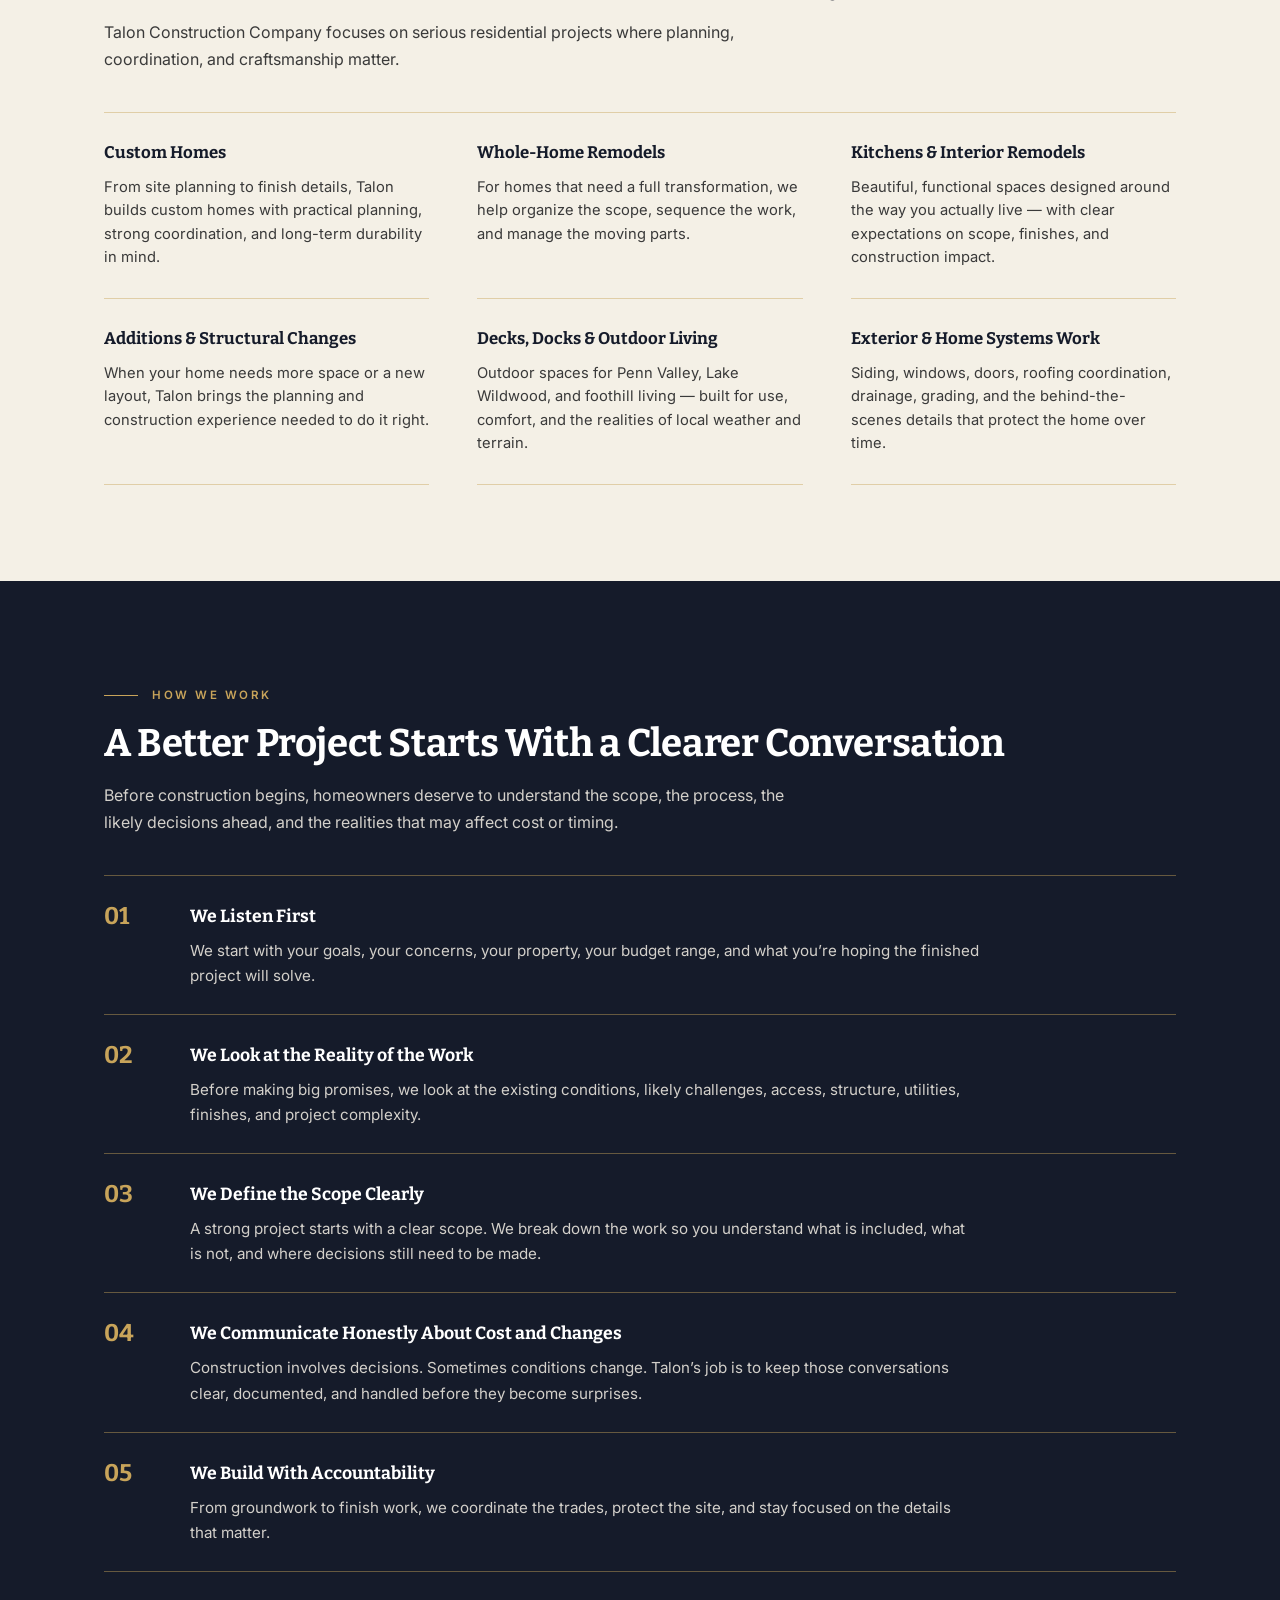
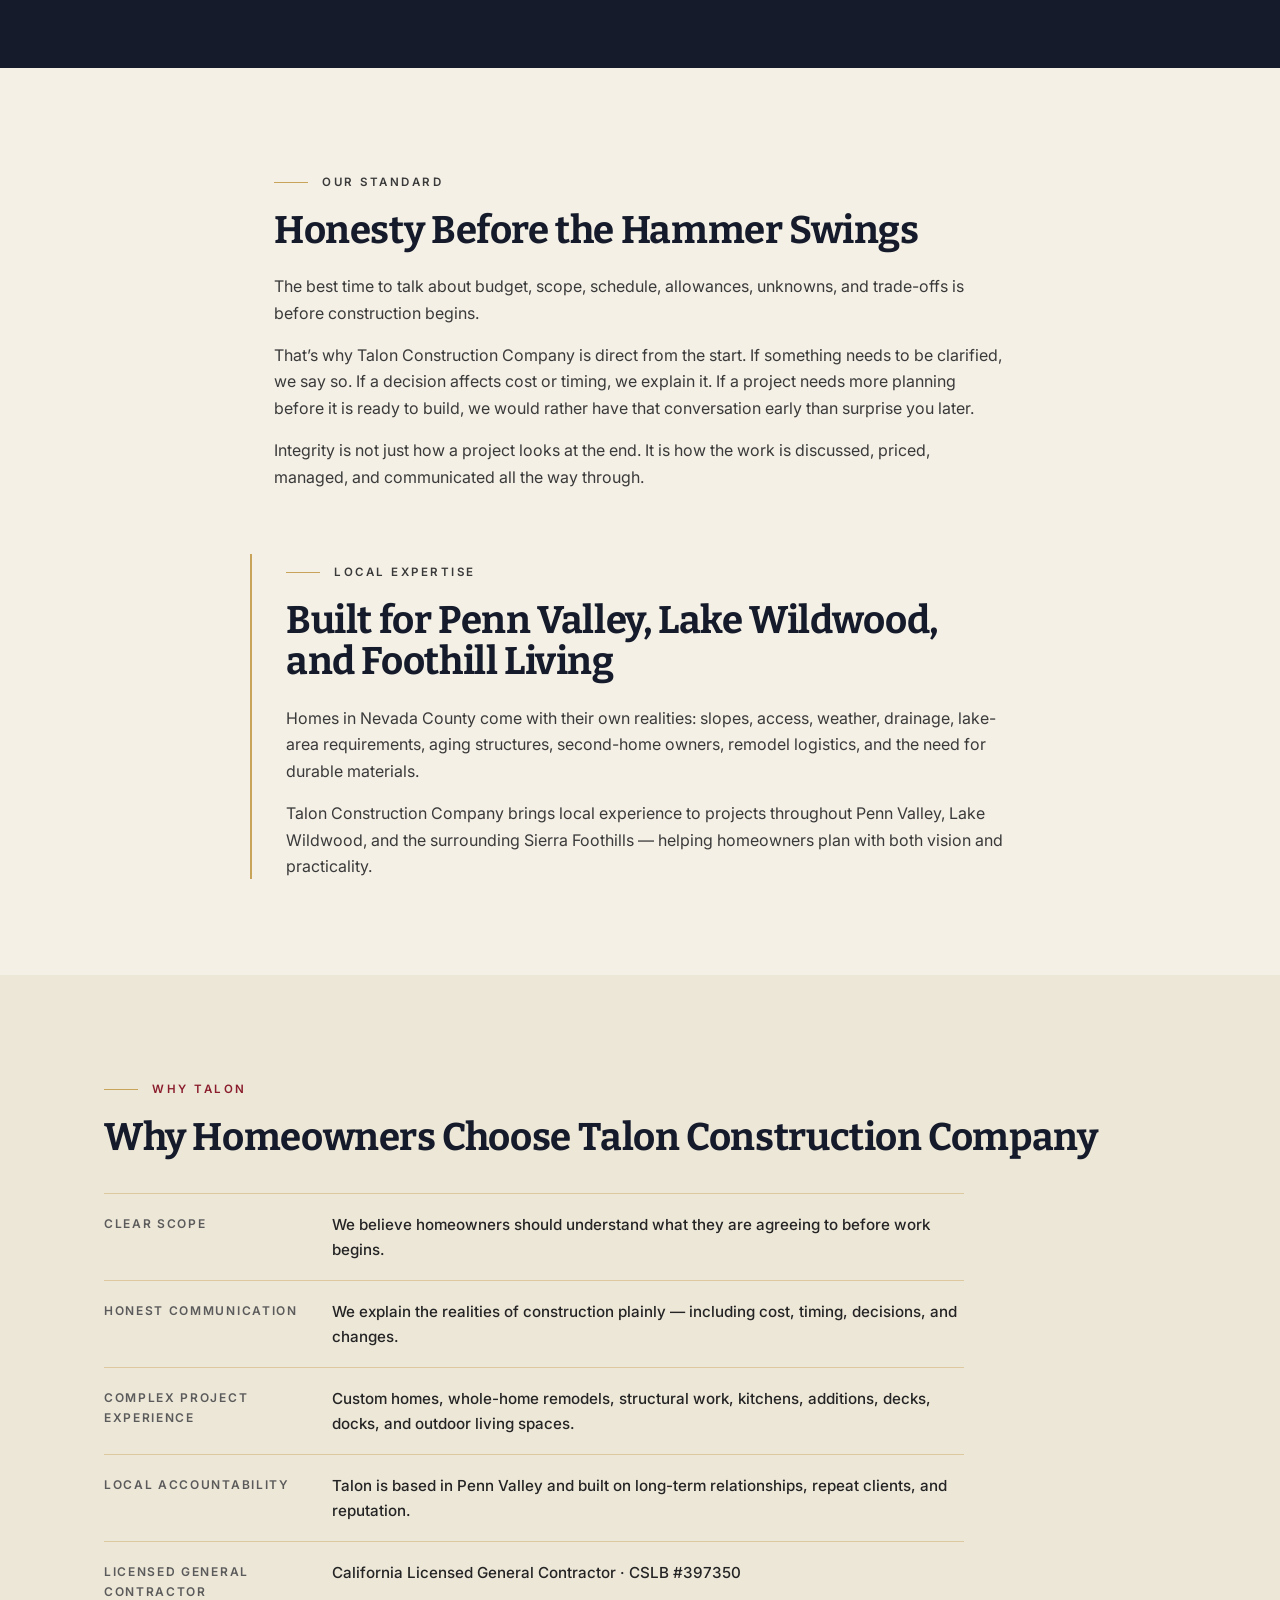
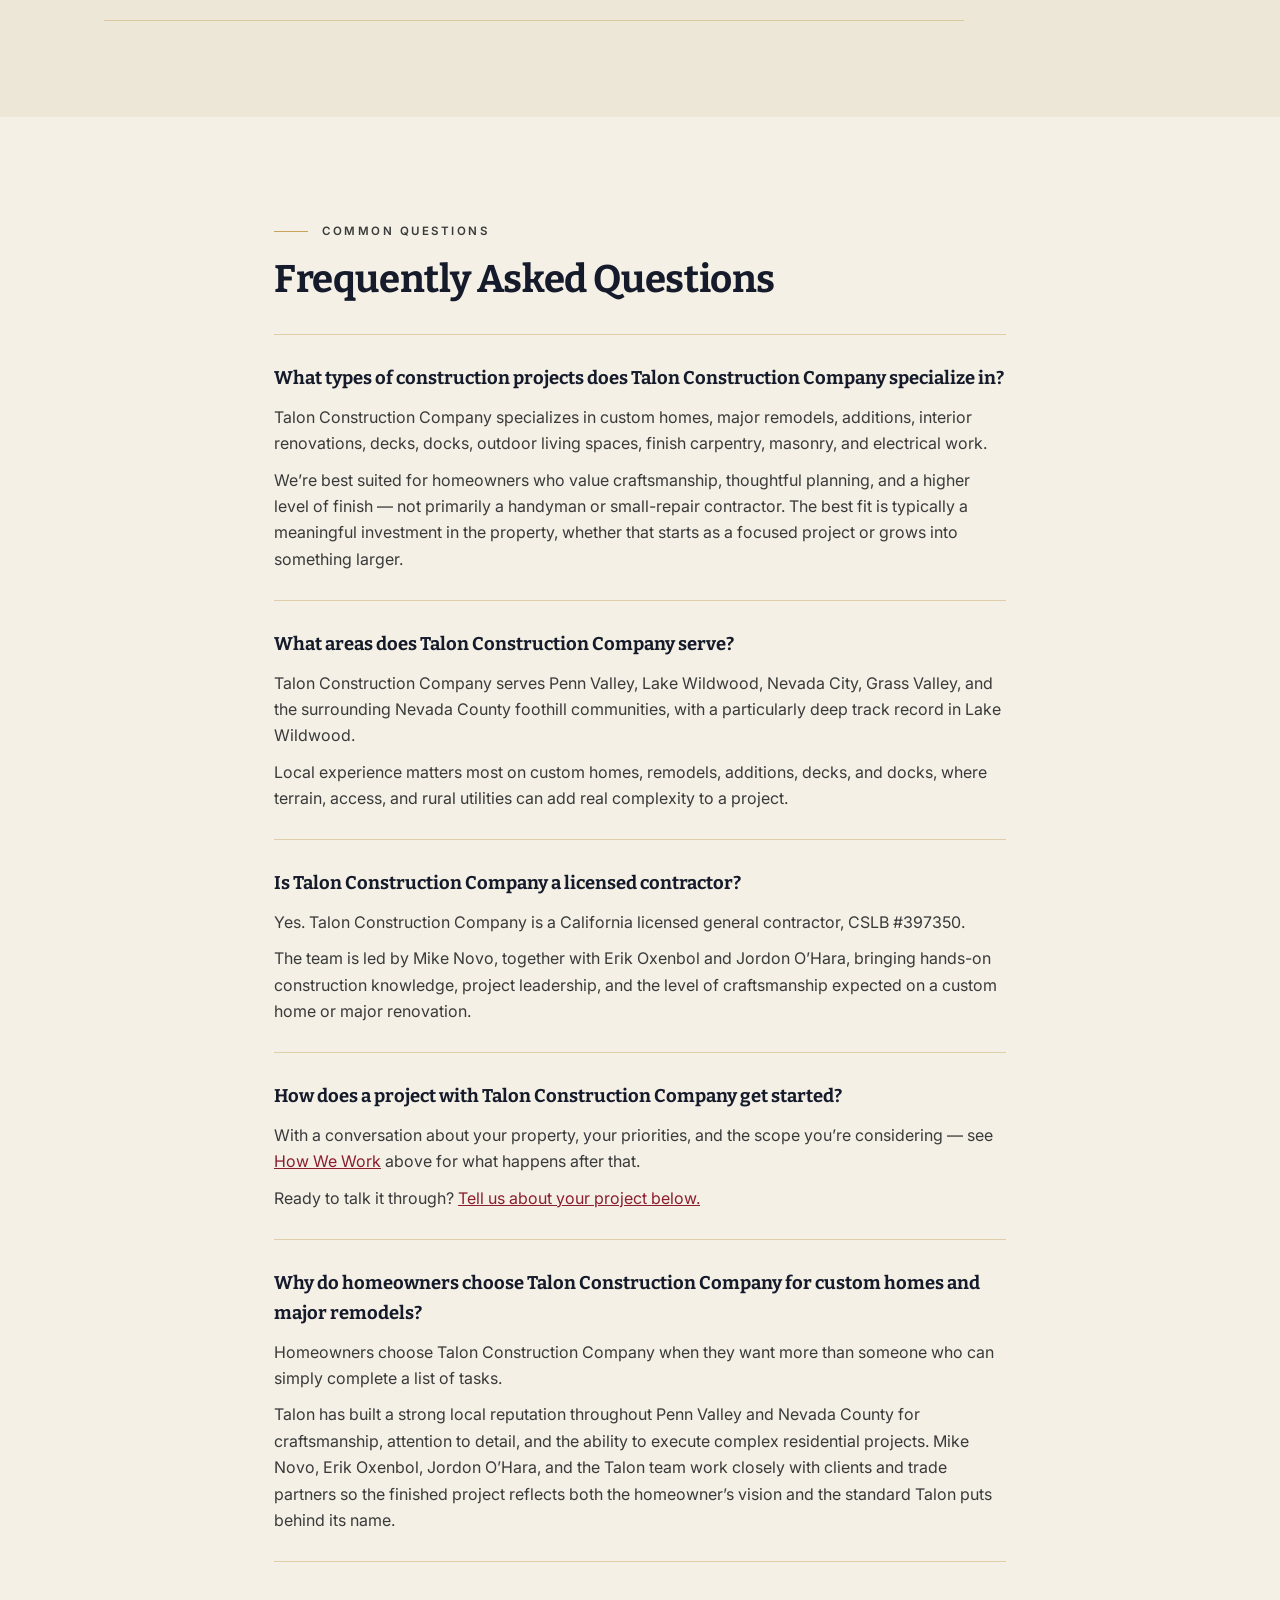
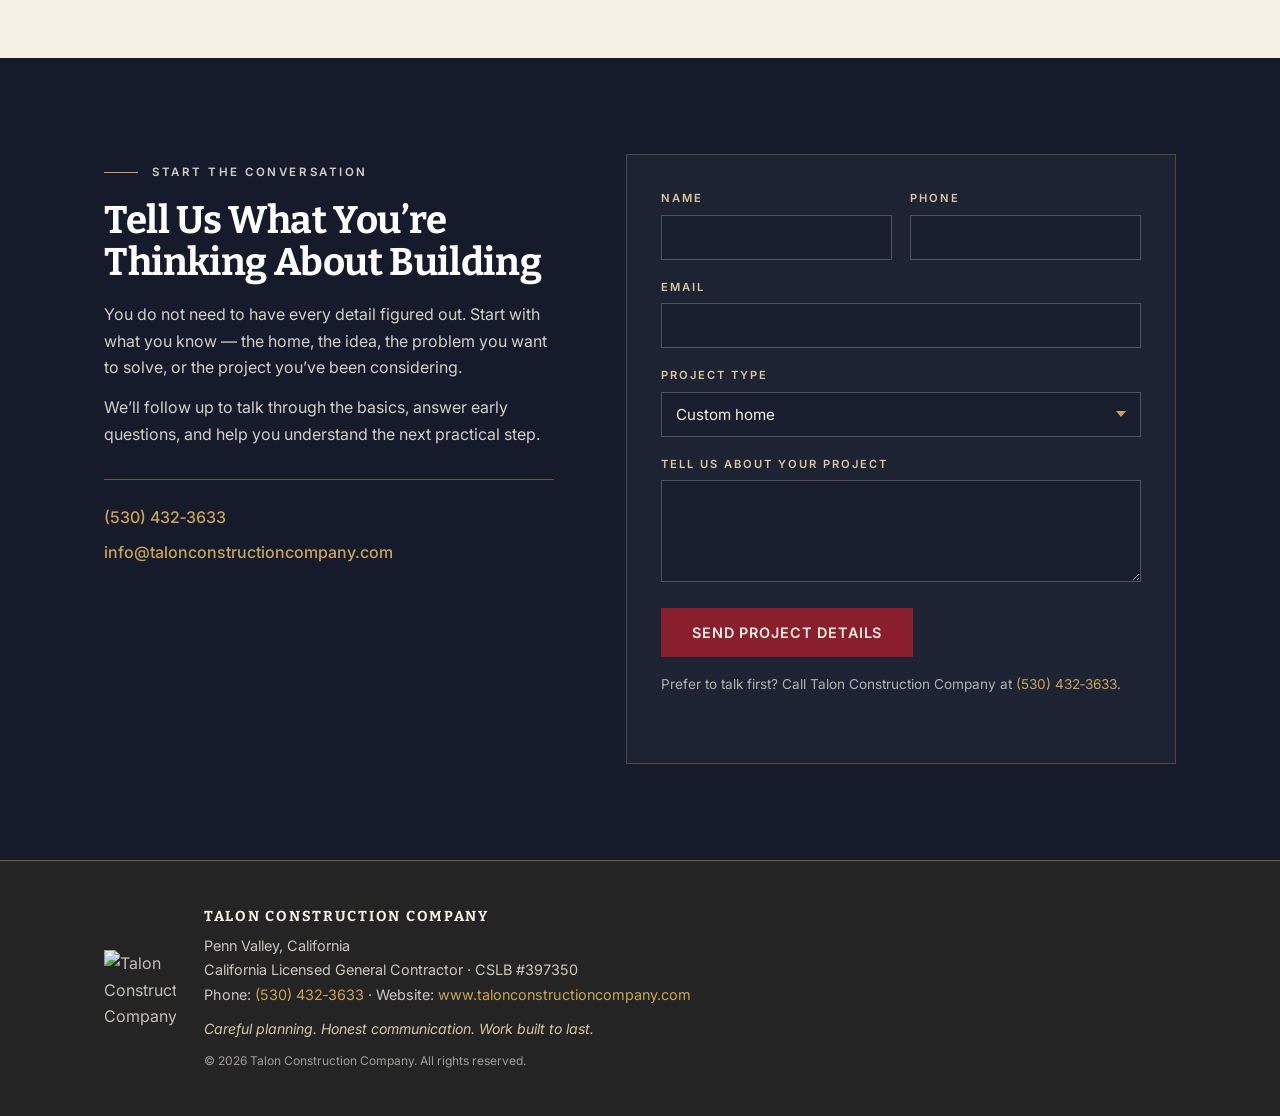
==== commit 56080769: "Add a 1440 hero tier; the format conversion was not the win Audit P2 item 7. The finding assumed a m" ====
--- a/index.html
+++ b/index.html
@@ -150,8 +150,15 @@
 
   <!-- ============ HERO ============ -->
   <section class="hero" id="top">
+    <!-- Three tiers, not two. Phones already got the 1024; everything from
+         701px upward - every laptop - was downloading the full 1920. The
+         1440 sits where most desktop visitors actually are and saves 189KB
+         on the LCP element. The w-descriptor and sizes on the middle source
+         mean a high-DPR laptop still gets the 1920 rather than a soft 1440,
+         which a plain media query would have got wrong. -->
     <picture class="hero-media">
       <source media="(max-width: 700px)" srcset="assets/hero-1024.jpg">
+      <source media="(max-width: 1440px)" srcset="assets/hero-1440.jpg 1440w, assets/hero-1920.jpg 1920w" sizes="100vw">
       <img src="assets/hero-1920.jpg" alt="Custom craftsman home with stone columns, covered outdoor living area, and landscaped water feature" fetchpriority="high" width="1920" height="1080">
     </picture>
     <div class="hero-scrim" aria-hidden="true"></div>
--- a/css/styles.css
+++ b/css/styles.css
@@ -12,11 +12,31 @@
   --stone: #D8C7A1;
   --steel: #737373;
 
+  /* Extracted 2026-09-08 from values that were hard-coded through the
+     stylesheet. Same colours, now named - see the note at the foot of this
+     block about why that matters. */
+  --white: #fff;              /* pure white on dark, not the warm --bone */
+  --ink: #3a3a3a;             /* body copy on light grounds; was inline x5 */
+  --bone-deep: #EDE7D8;       /* the .why band - a shade under --bone */
+  --gold-hover: #d4b06a;      /* lifted --gold */
+  --oxblood-hover: #9c2534;   /* lifted --oxblood */
+  --error: #e2a4ab;           /* form error text, on the navy contact panel */
+
+  /* Channel triplets, so a colour used at partial alpha still traces back to
+     its token. rgba(var(--navy-rgb), 0.72) rather than rgba(21, 27, 42, 0.72):
+     change --navy and the translucent uses follow. Legacy comma syntax on
+     purpose - it works anywhere custom properties do. */
+  --navy-rgb: 21, 27, 42;
+  --charcoal-rgb: 36, 36, 36;
+  --bone-rgb: 244, 240, 230;
+  --gold-rgb: 200, 164, 90;
+  --white-rgb: 255, 255, 255;
+
   --font-display: "Bitter", Georgia, "Times New Roman", serif;
   --font-body: "Inter", Arial, Helvetica, sans-serif;
 
   --wrap: 1120px;
-  --rule: 1px solid rgba(200, 164, 90, 0.45); /* fine gold rule */
+  --rule: 1px solid rgba(var(--gold-rgb), 0.45); /* fine gold rule */
 }
 
 * { box-sizing: border-box; margin: 0; padding: 0; }
@@ -73,7 +93,7 @@
   letter-spacing: -0.01em;
 }
 
-h1 { font-size: clamp(2.6rem, 6.5vw, 4.6rem); color: #fff; }
+h1 { font-size: clamp(2.6rem, 6.5vw, 4.6rem); color: var(--white); }
 h2 { font-size: clamp(1.7rem, 3.4vw, 2.4rem); }
 
 .eyebrow {
@@ -117,12 +137,12 @@
   background: var(--gold);
   color: var(--navy);
 }
-.btn-gold:hover { background: #d4b06a; }
+.btn-gold:hover { background: var(--gold-hover); }
 
 .btn-ghost {
   background: transparent;
-  color: #fff;
-  border-color: rgba(255, 255, 255, 0.55);
+  color: var(--white);
+  border-color: rgba(var(--white-rgb), 0.55);
 }
 .btn-ghost:hover { border-color: var(--gold); color: var(--gold); }
 
@@ -130,7 +150,7 @@
   background: var(--oxblood);
   color: var(--bone);
 }
-.btn-red:hover { background: #9c2534; }
+.btn-red:hover { background: var(--oxblood-hover); }
 .btn-red:disabled { opacity: 0.6; cursor: wait; }
 
 :focus-visible {
@@ -212,8 +232,8 @@
   position: absolute;
   inset: 0;
   background:
-    linear-gradient(90deg, rgba(21, 27, 42, 0.88) 0%, rgba(21, 27, 42, 0.55) 46%, rgba(21, 27, 42, 0.15) 100%),
-    linear-gradient(0deg, rgba(21, 27, 42, 0.55) 0%, rgba(21, 27, 42, 0) 34%);
+    linear-gradient(90deg, rgba(var(--navy-rgb), 0.88) 0%, rgba(var(--navy-rgb), 0.55) 46%, rgba(var(--navy-rgb), 0.15) 100%),
+    linear-gradient(0deg, rgba(var(--navy-rgb), 0.55) 0%, rgba(var(--navy-rgb), 0) 34%);
 }
 .hero-content {
   position: relative;
@@ -225,7 +245,7 @@
 }
 
 .hero-sub {
-  color: rgba(244, 240, 230, 0.92);
+  color: rgba(var(--bone-rgb), 0.92);
   font-size: clamp(1rem, 2vw, 1.2rem);
   max-width: 34em;
   margin: 22px 0 34px;
@@ -244,7 +264,7 @@
   gap: 18px;
   padding: 12px 24px;
   border-top: var(--rule);
-  background: rgba(21, 27, 42, 0.72);
+  background: rgba(var(--navy-rgb), 0.72);
   backdrop-filter: blur(3px);
   color: var(--stone);
   font-size: 0.7rem;
@@ -254,7 +274,7 @@
   white-space: nowrap;
   overflow: hidden;
 }
-.plate-rule { flex: 1; height: 1px; background: rgba(200, 164, 90, 0.35); min-width: 30px; }
+.plate-rule { flex: 1; height: 1px; background: rgba(var(--gold-rgb), 0.35); min-width: 30px; }
 
 @media (max-width: 640px) {
   .hero { min-height: 78vh; }
@@ -283,7 +303,7 @@
 }
 .craft-copy h2 { color: var(--navy); margin-bottom: 22px; }
 .craft-copy p + p { margin-top: 16px; }
-.craft-copy p { color: #3a3a3a; max-width: 36em; }
+.craft-copy p { color: var(--ink); max-width: 36em; }
 
 .craft-specs {
   list-style: none;
@@ -337,8 +357,8 @@
   gap: 72px;
   align-items: start;
 }
-.contact-intro h2 { color: #fff; margin-bottom: 18px; }
-.contact-intro p { color: rgba(244, 240, 230, 0.85); max-width: 30em; }
+.contact-intro h2 { color: var(--white); margin-bottom: 18px; }
+.contact-intro p { color: rgba(var(--bone-rgb), 0.85); max-width: 30em; }
 .contact-direct {
   margin-top: 32px;
   padding-top: 24px;
@@ -355,8 +375,8 @@
 .contact-direct a:hover { text-decoration: underline; }
 
 .lead-form {
-  background: rgba(255, 255, 255, 0.035);
-  border: 1px solid rgba(200, 164, 90, 0.3);
+  background: rgba(var(--white-rgb), 0.035);
+  border: 1px solid rgba(var(--gold-rgb), 0.3);
   padding: 34px;
 }
 .form-row {
@@ -381,8 +401,8 @@
   font-family: var(--font-body);
   font-size: 0.95rem;
   color: var(--bone);
-  background: rgba(21, 27, 42, 0.6);
-  border: 1px solid rgba(244, 240, 230, 0.25);
+  background: rgba(var(--navy-rgb), 0.6);
+  border: 1px solid rgba(var(--bone-rgb), 0.25);
   padding: 12px 14px;
   border-radius: 0;
   appearance: none;
@@ -414,7 +434,7 @@
   min-height: 1.4em;
 }
 .form-status.ok { color: var(--gold); }
-.form-status.err { color: #e2a4ab; }
+.form-status.err { color: var(--error); }
 
 @media (max-width: 860px) {
   .contact { padding: 68px 0; }
@@ -429,7 +449,7 @@
   background: var(--charcoal);
   border-top: var(--rule);
   padding: 44px 0;
-  color: rgba(244, 240, 230, 0.8);
+  color: rgba(var(--bone-rgb), 0.8);
 }
 .footer-inner {
   display: flex;
@@ -453,10 +473,10 @@
   font-size: 0.75rem;
   /* --steel on --charcoal is 3.27:1 - the worst contrast on the site. The
      footer already establishes bone-at-alpha as its text treatment
-     (rgba(244,240,230,0.8) on .site-footer), so this follows that rather
+     (rgba(var(--bone-rgb),0.8) on .site-footer), so this follows that rather
      than introducing a third approach: 0.6 gives 5.83:1 and still reads as
      fine print against the 0.8 body text above it. */
-  color: rgba(244, 240, 230, 0.6);
+  color: rgba(var(--bone-rgb), 0.6);
 }
 @media (max-width: 640px) {
   .footer-inner { flex-direction: column; align-items: flex-start; }
@@ -468,15 +488,15 @@
 
 .craft-narrow { max-width: 780px; }
 .craft-narrow h2 { color: var(--navy); margin-bottom: 22px; }
-.craft-narrow p { color: #3a3a3a; }
+.craft-narrow p { color: var(--ink); }
 .craft-narrow p + p { margin-top: 16px; }
 
 .section-intro {
-  color: #3a3a3a;
+  color: var(--ink);
   max-width: 44em;
   margin: 18px 0 40px;
 }
-.section-intro-light { color: rgba(244, 240, 230, 0.85); }
+.section-intro-light { color: rgba(var(--bone-rgb), 0.85); }
 
 /* ---- What we build ---- */
 .build { padding: 96px 0; background: var(--bone); }
@@ -495,11 +515,11 @@
   color: var(--navy);
   margin-bottom: 9px;
 }
-.build-card p { font-size: 0.92rem; color: #3a3a3a; line-height: 1.6; }
+.build-card p { font-size: 0.92rem; color: var(--ink); line-height: 1.6; }
 
 /* ---- How we work ---- */
 .process { padding: 96px 0; background: var(--navy); color: var(--bone); }
-.process h2 { color: #fff; }
+.process h2 { color: var(--white); }
 .steps { list-style: none; border-top: var(--rule); }
 .steps li {
   display: grid;
@@ -520,10 +540,10 @@
   font-family: var(--font-display);
   font-size: 1.1rem;
   font-weight: 700;
-  color: #fff;
+  color: var(--white);
   margin-bottom: 7px;
 }
-.steps p { color: rgba(244, 240, 230, 0.85); font-size: 0.95rem; max-width: 52em; }
+.steps p { color: rgba(var(--bone-rgb), 0.85); font-size: 0.95rem; max-width: 52em; }
 
 /* ---- Integrity / Local ---- */
 .integrity { padding: 96px 0 64px; background: var(--bone); }
@@ -534,7 +554,7 @@
 }
 
 /* ---- Why Talon ---- */
-.why { padding: 96px 0; background: #EDE7D8; }
+.why { padding: 96px 0; background: var(--bone-deep); }
 .why h2 { color: var(--navy); margin-bottom: 34px; }
 .why-specs { max-width: 860px; }
 .why-specs li { grid-template-columns: 210px 1fr; }
@@ -554,7 +574,7 @@
   color: var(--navy);
   margin-bottom: 10px;
 }
-.faq-item p { color: #3a3a3a; max-width: 60em; }
+.faq-item p { color: var(--ink); max-width: 60em; }
 .faq-item p + p { margin-top: 10px; }
 .faq-item a { color: var(--oxblood); text-decoration: underline; }
 .faq-item a:hover { color: var(--gold); }
@@ -564,7 +584,7 @@
 .form-note {
   margin-top: 16px;
   font-size: 0.85rem;
-  color: rgba(244, 240, 230, 0.7);
+  color: rgba(var(--bone-rgb), 0.7);
 }
 .form-note a { color: var(--gold); text-decoration: none; }
 .form-note a:hover { text-decoration: underline; }
@@ -635,7 +655,7 @@
   letter-spacing: 0.04em;
   color: var(--charcoal);
   background: transparent;
-  border: 1px solid rgba(28, 28, 30, 0.22);
+  border: 1px solid rgba(var(--charcoal-rgb), 0.22);
   border-radius: 999px;
   padding: 9px 18px;
   cursor: pointer;
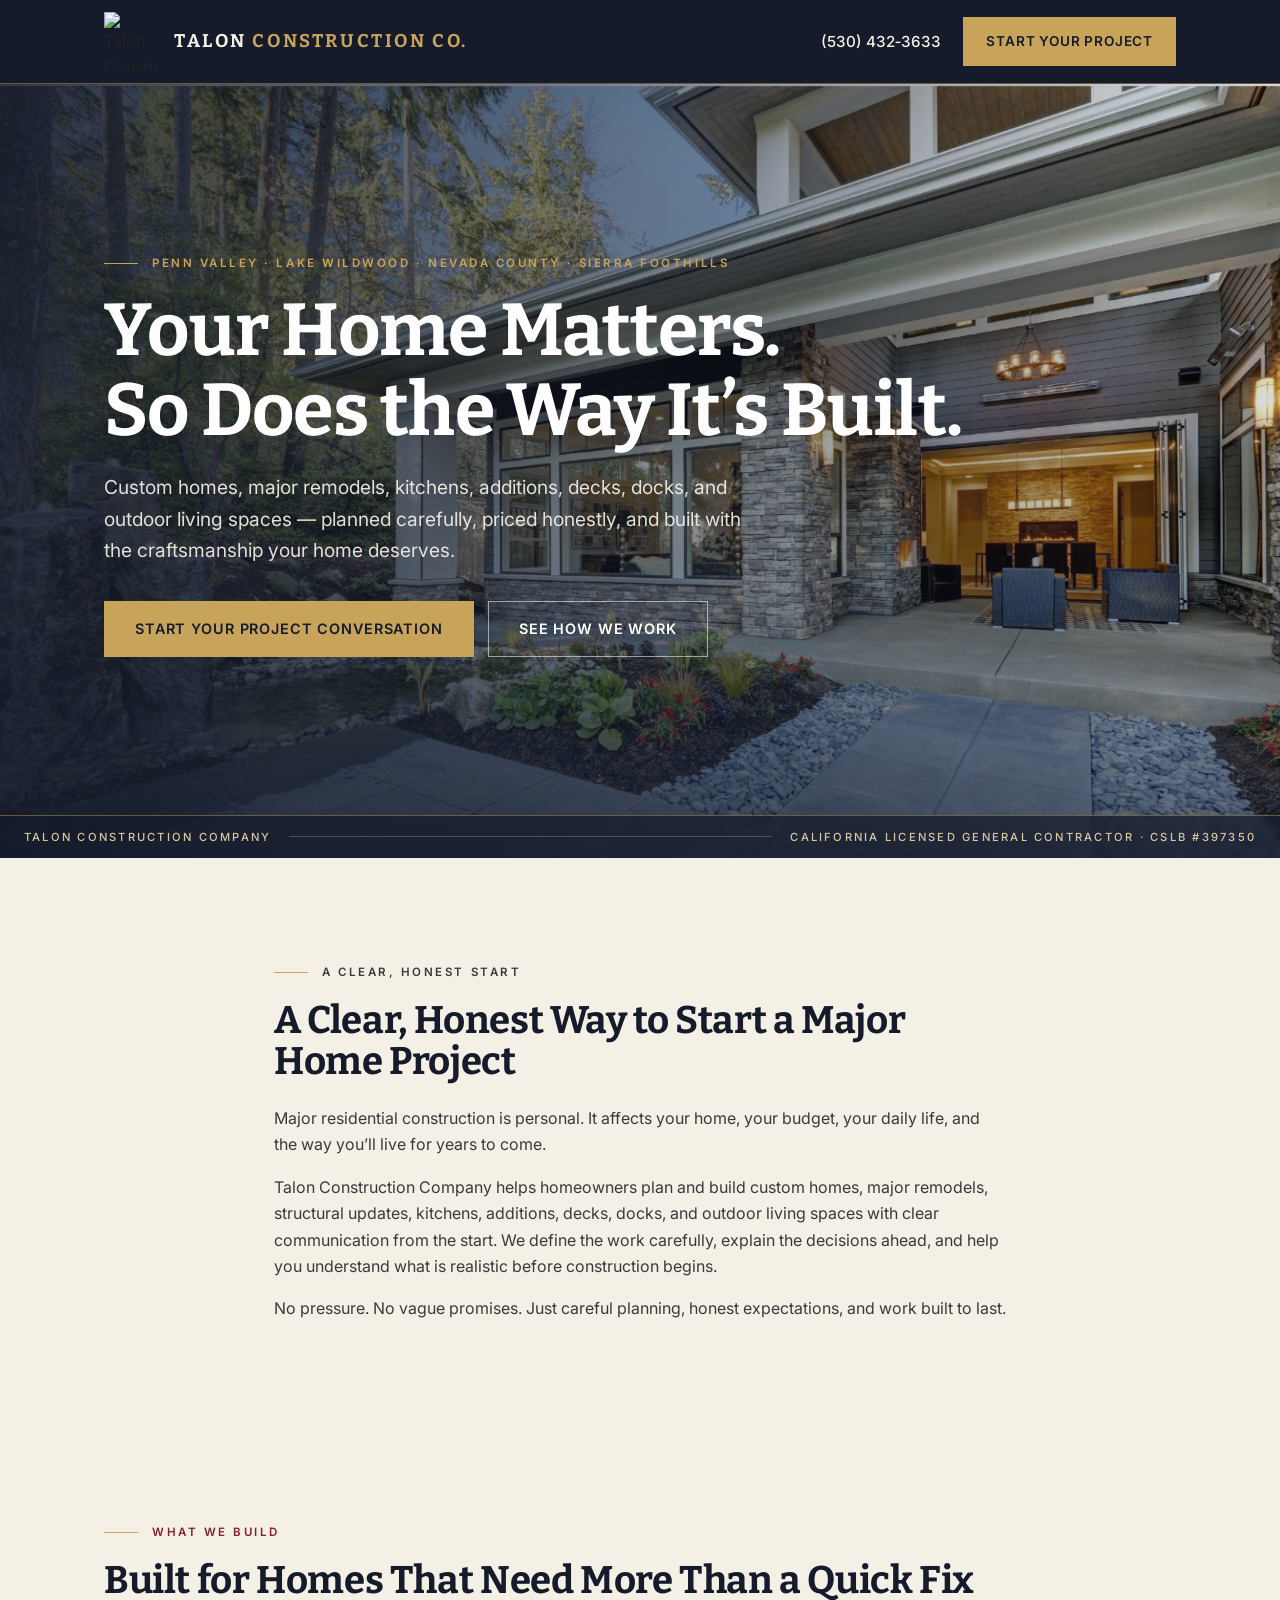
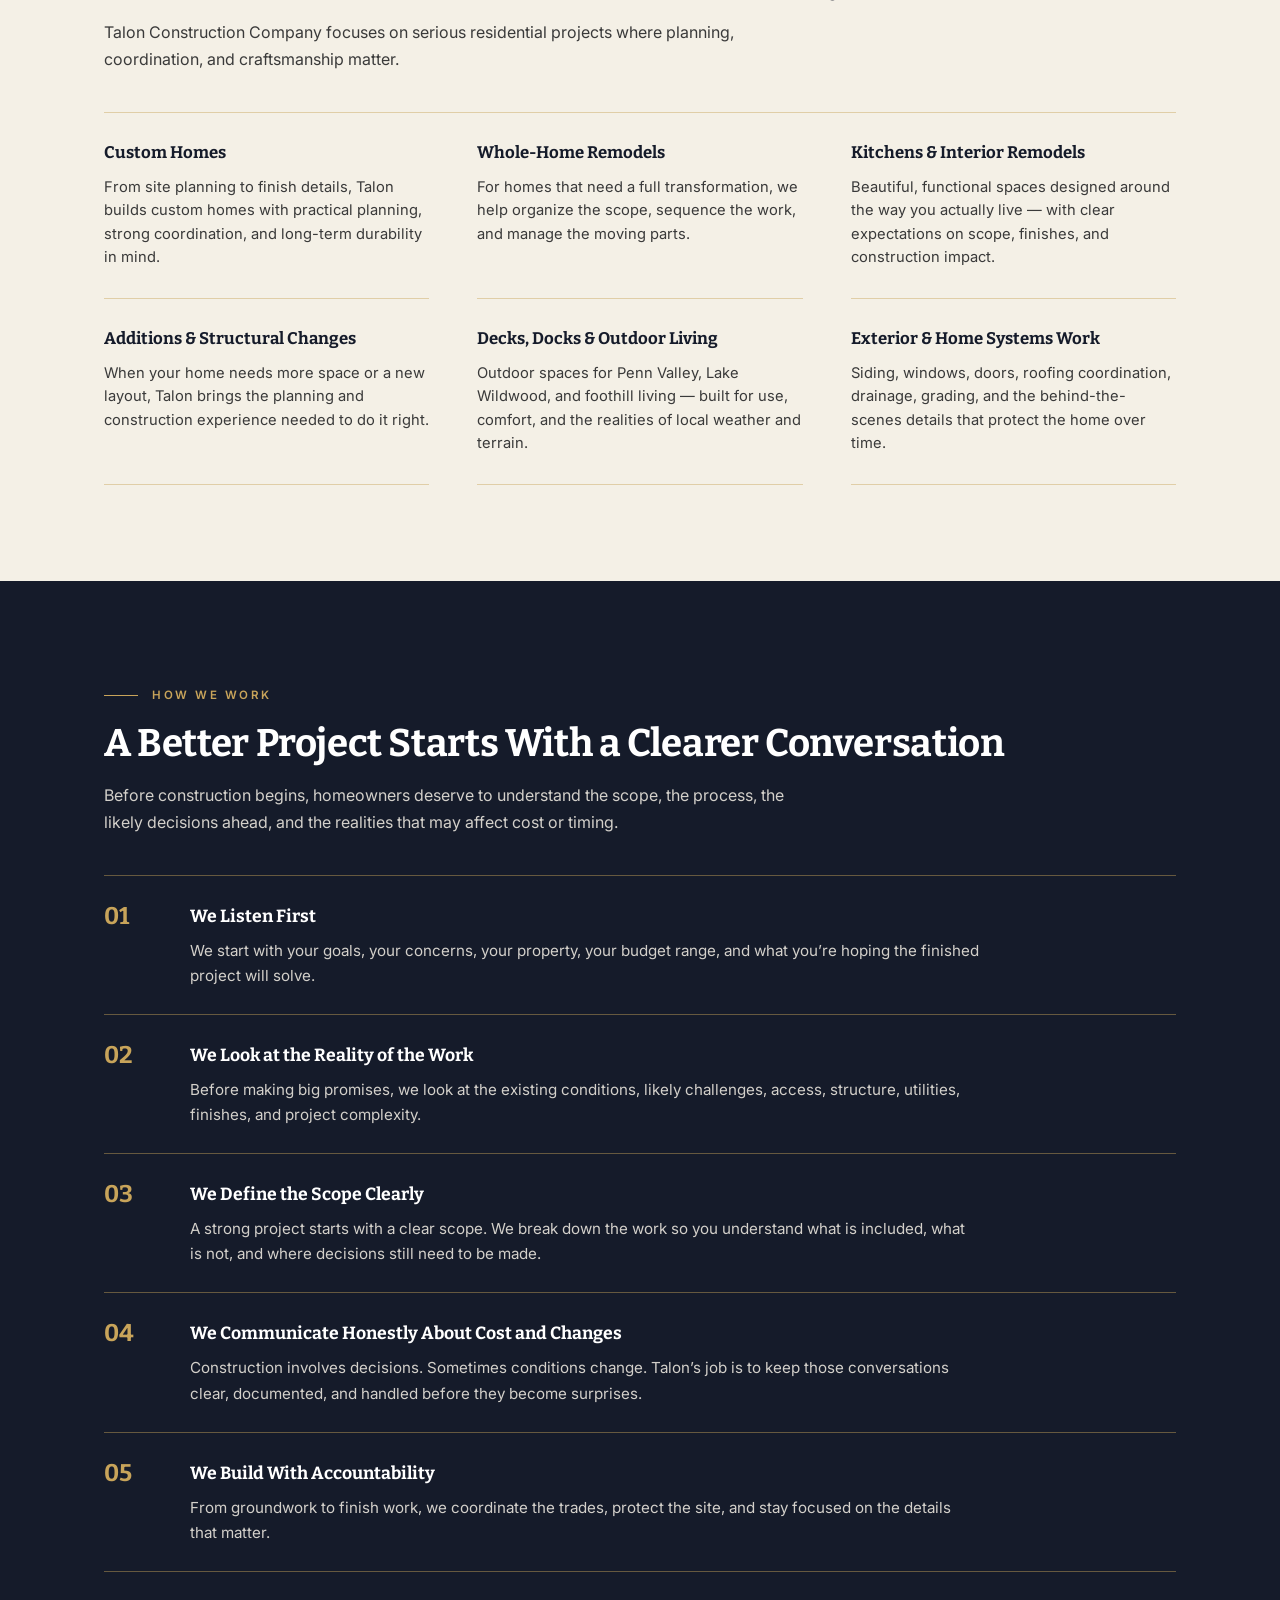
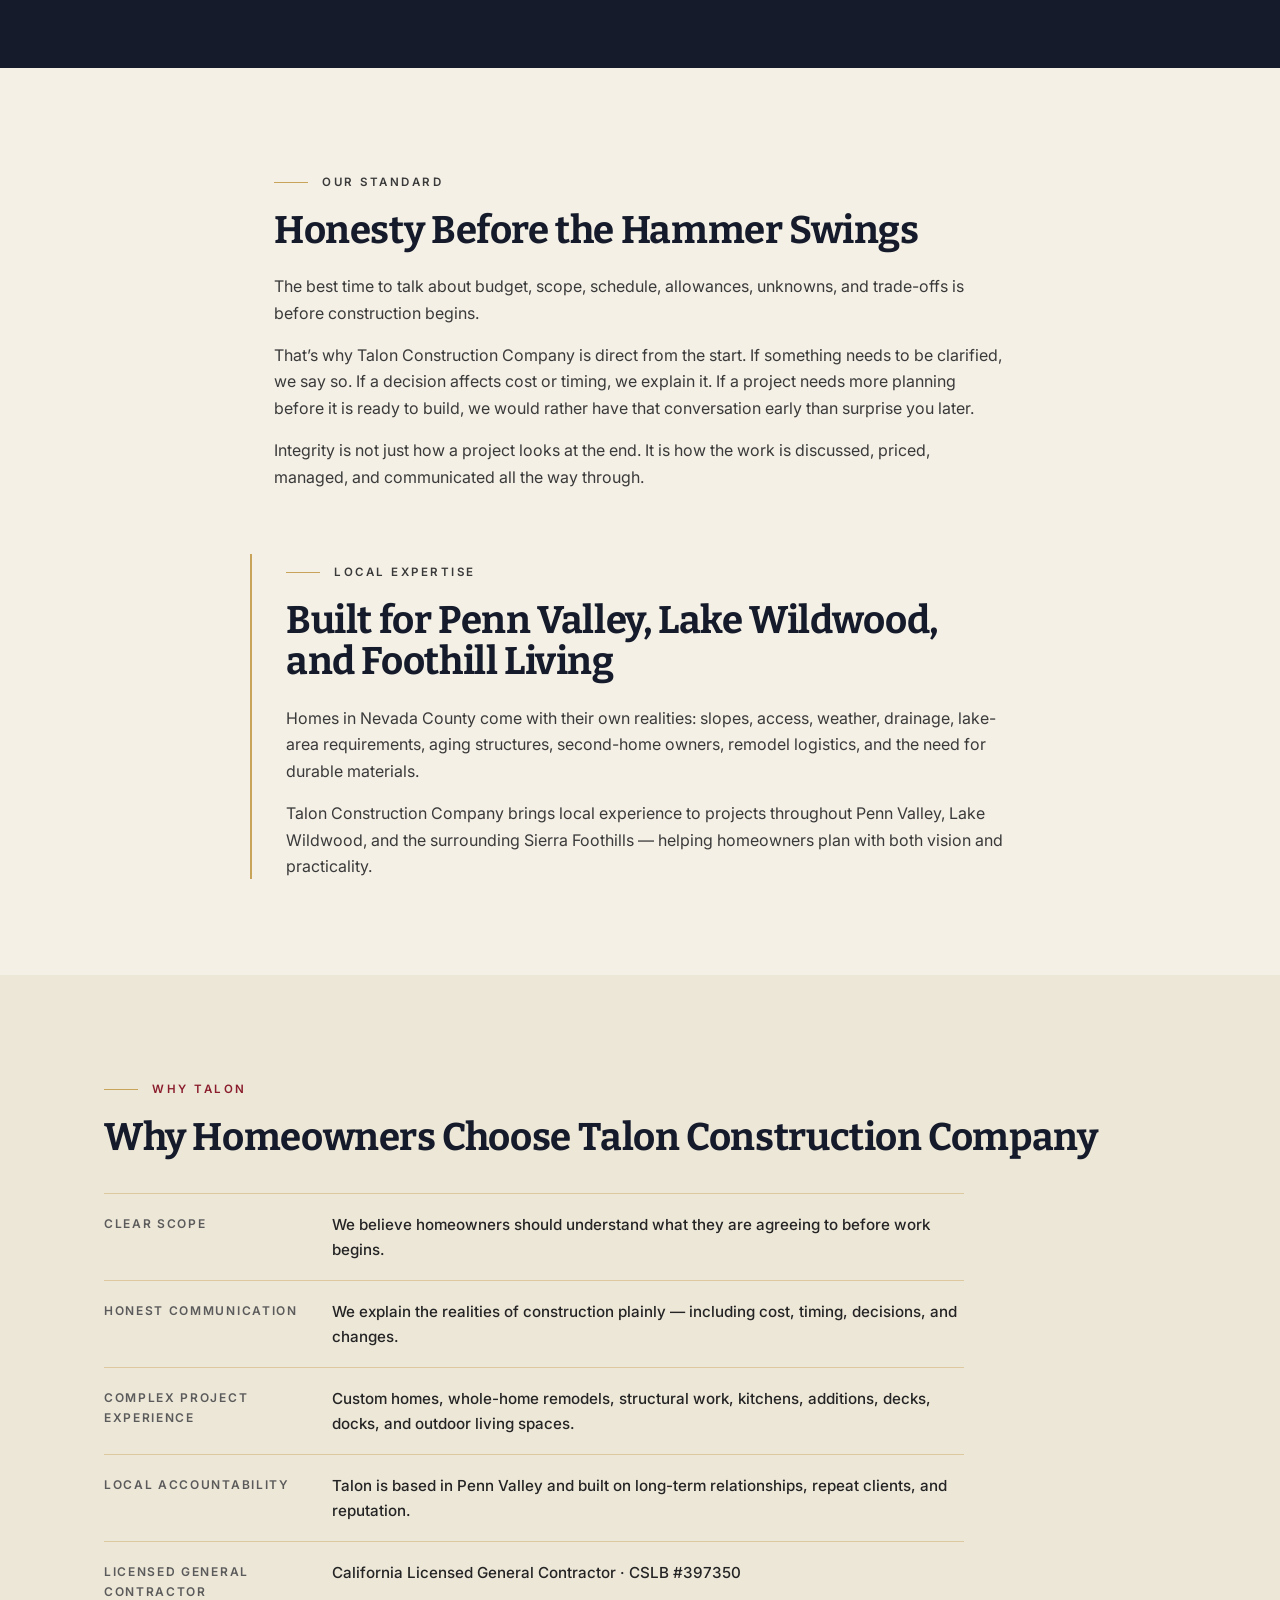
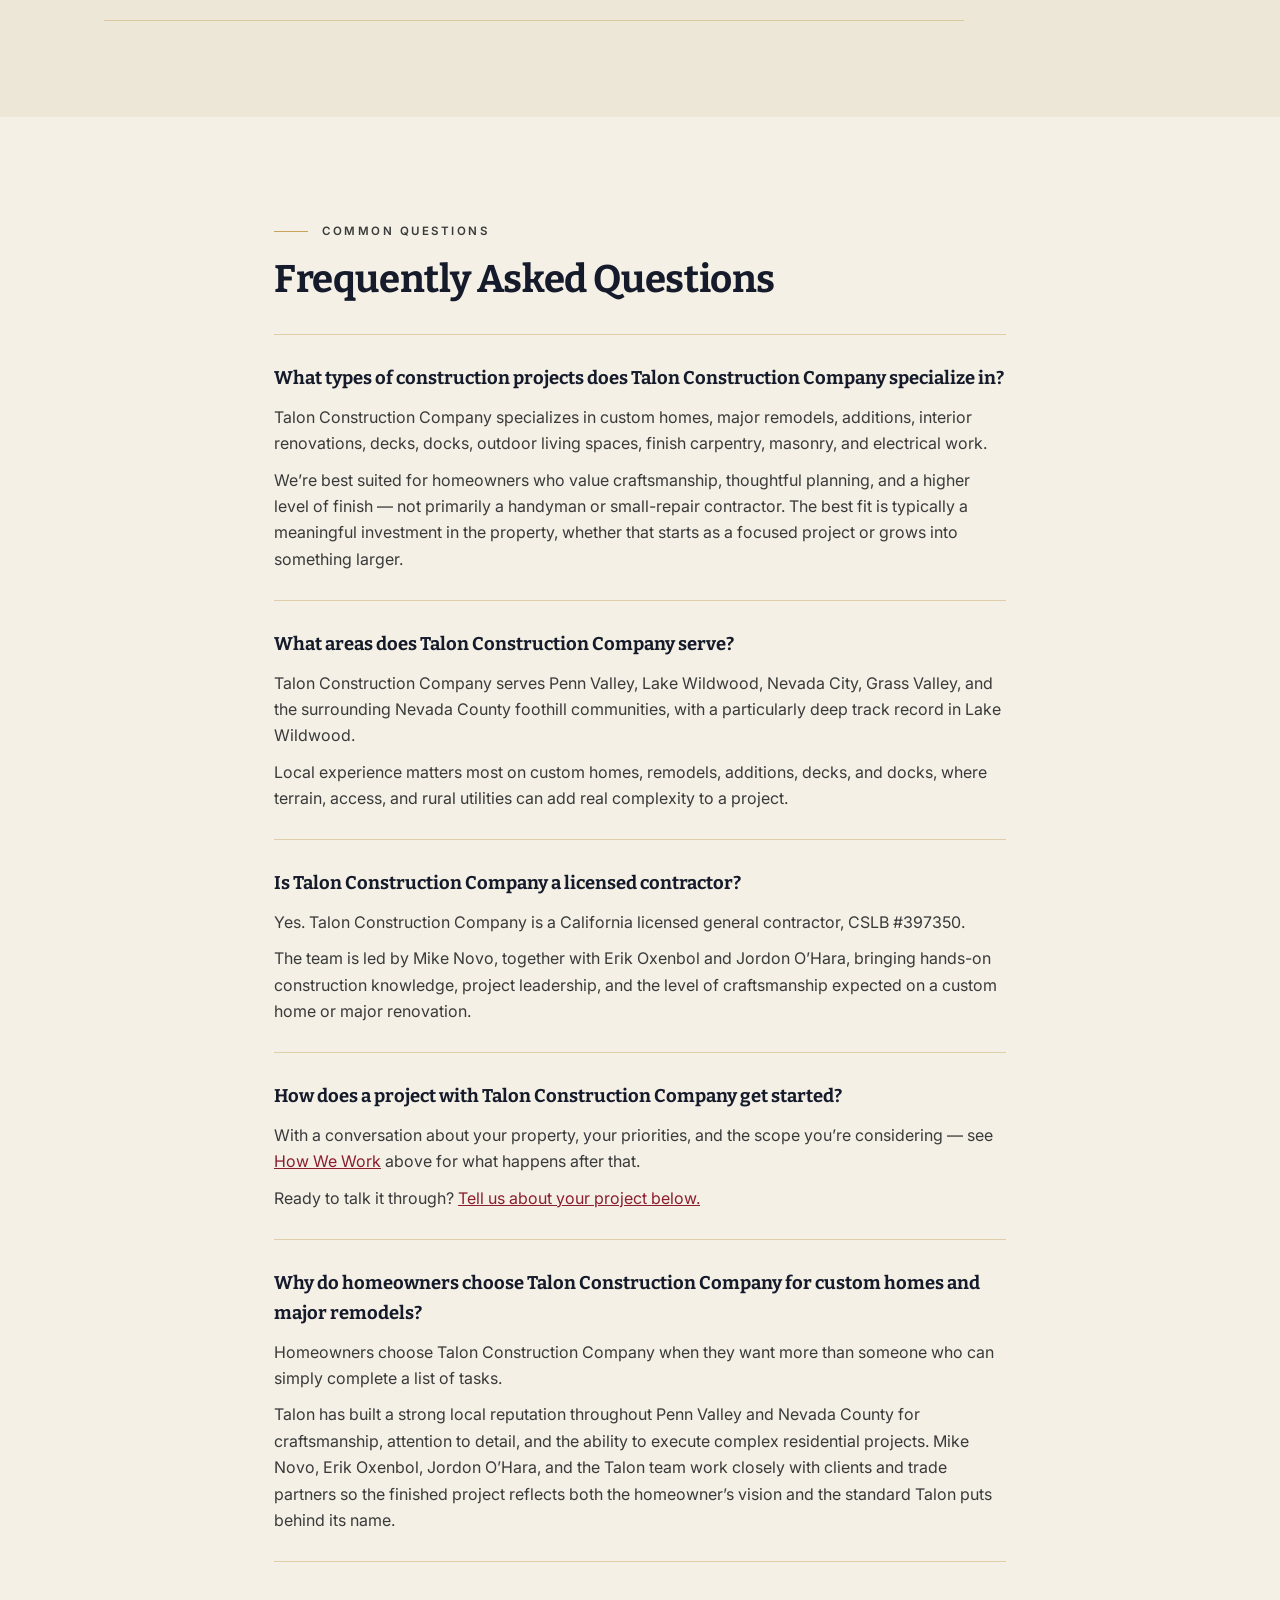
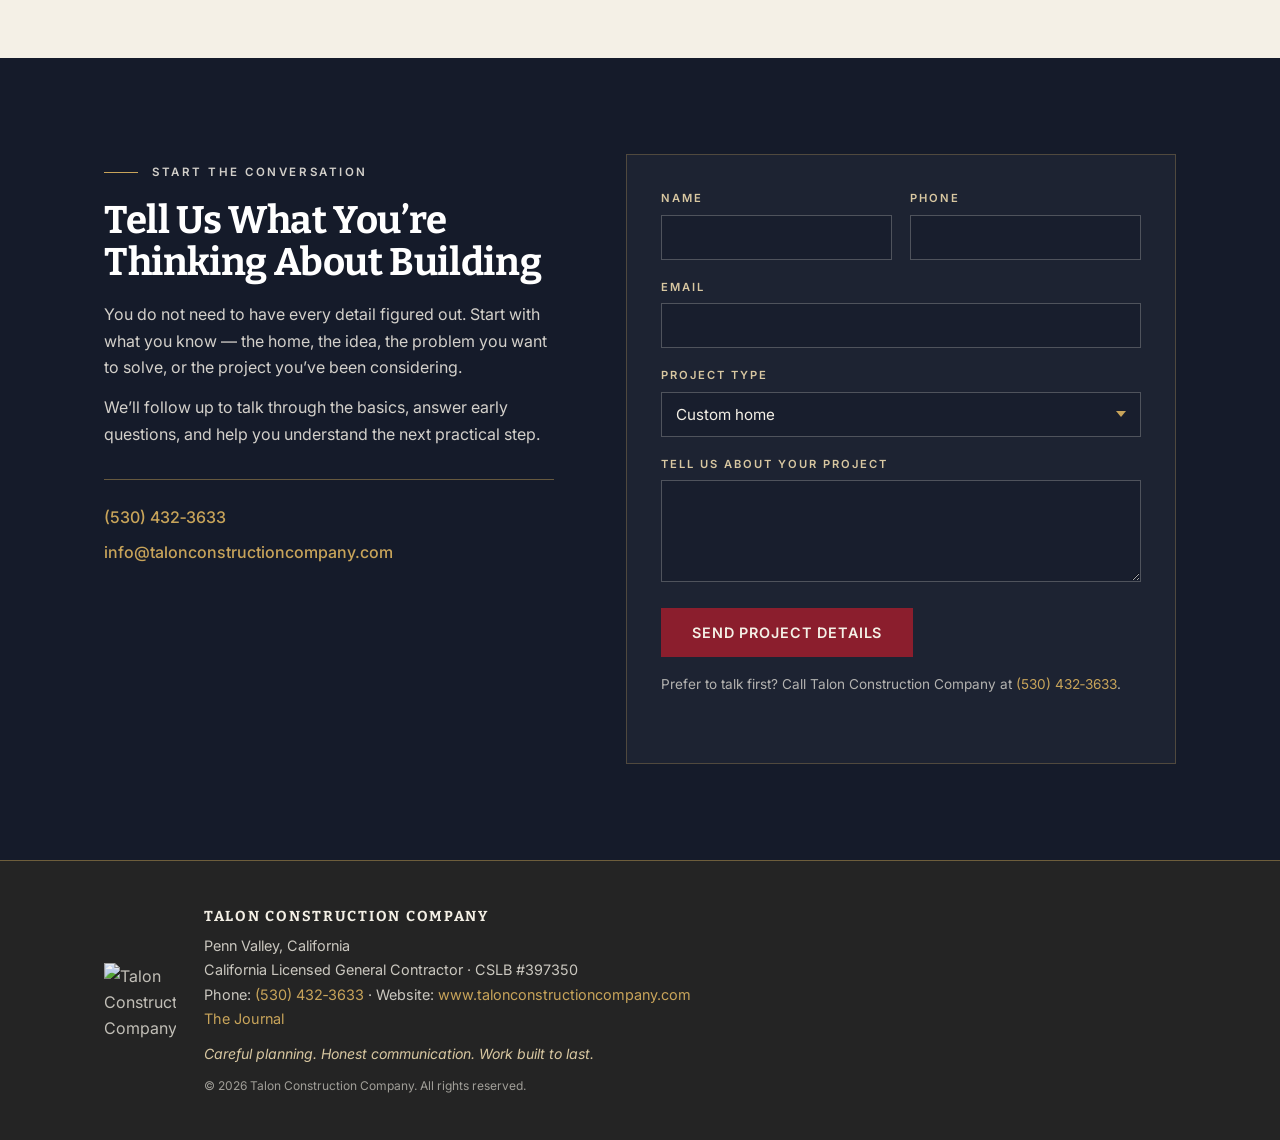
==== commit 80c4553b: "Publish the first Journal post, and give the blog a real SEO layer The blog has been built and unrea" ====
--- a/index.html
+++ b/index.html
@@ -422,6 +422,7 @@
         <p>Penn Valley, California</p>
         <p>California Licensed General Contractor &middot; CSLB #397350</p>
         <p>Phone: <a href="tel:+15304323633">(530) 432‑3633</a> &middot; Website: <a href="https://www.talonconstructioncompany.com">www.talonconstructioncompany.com</a></p>
+        <p><a href="/blog/">The Journal</a></p>
         <p class="footer-tagline">Careful planning. Honest communication. Work built to last.</p>
         <p class="footer-fine">&copy; 2026 Talon Construction Company. All rights reserved.</p>
       </div>
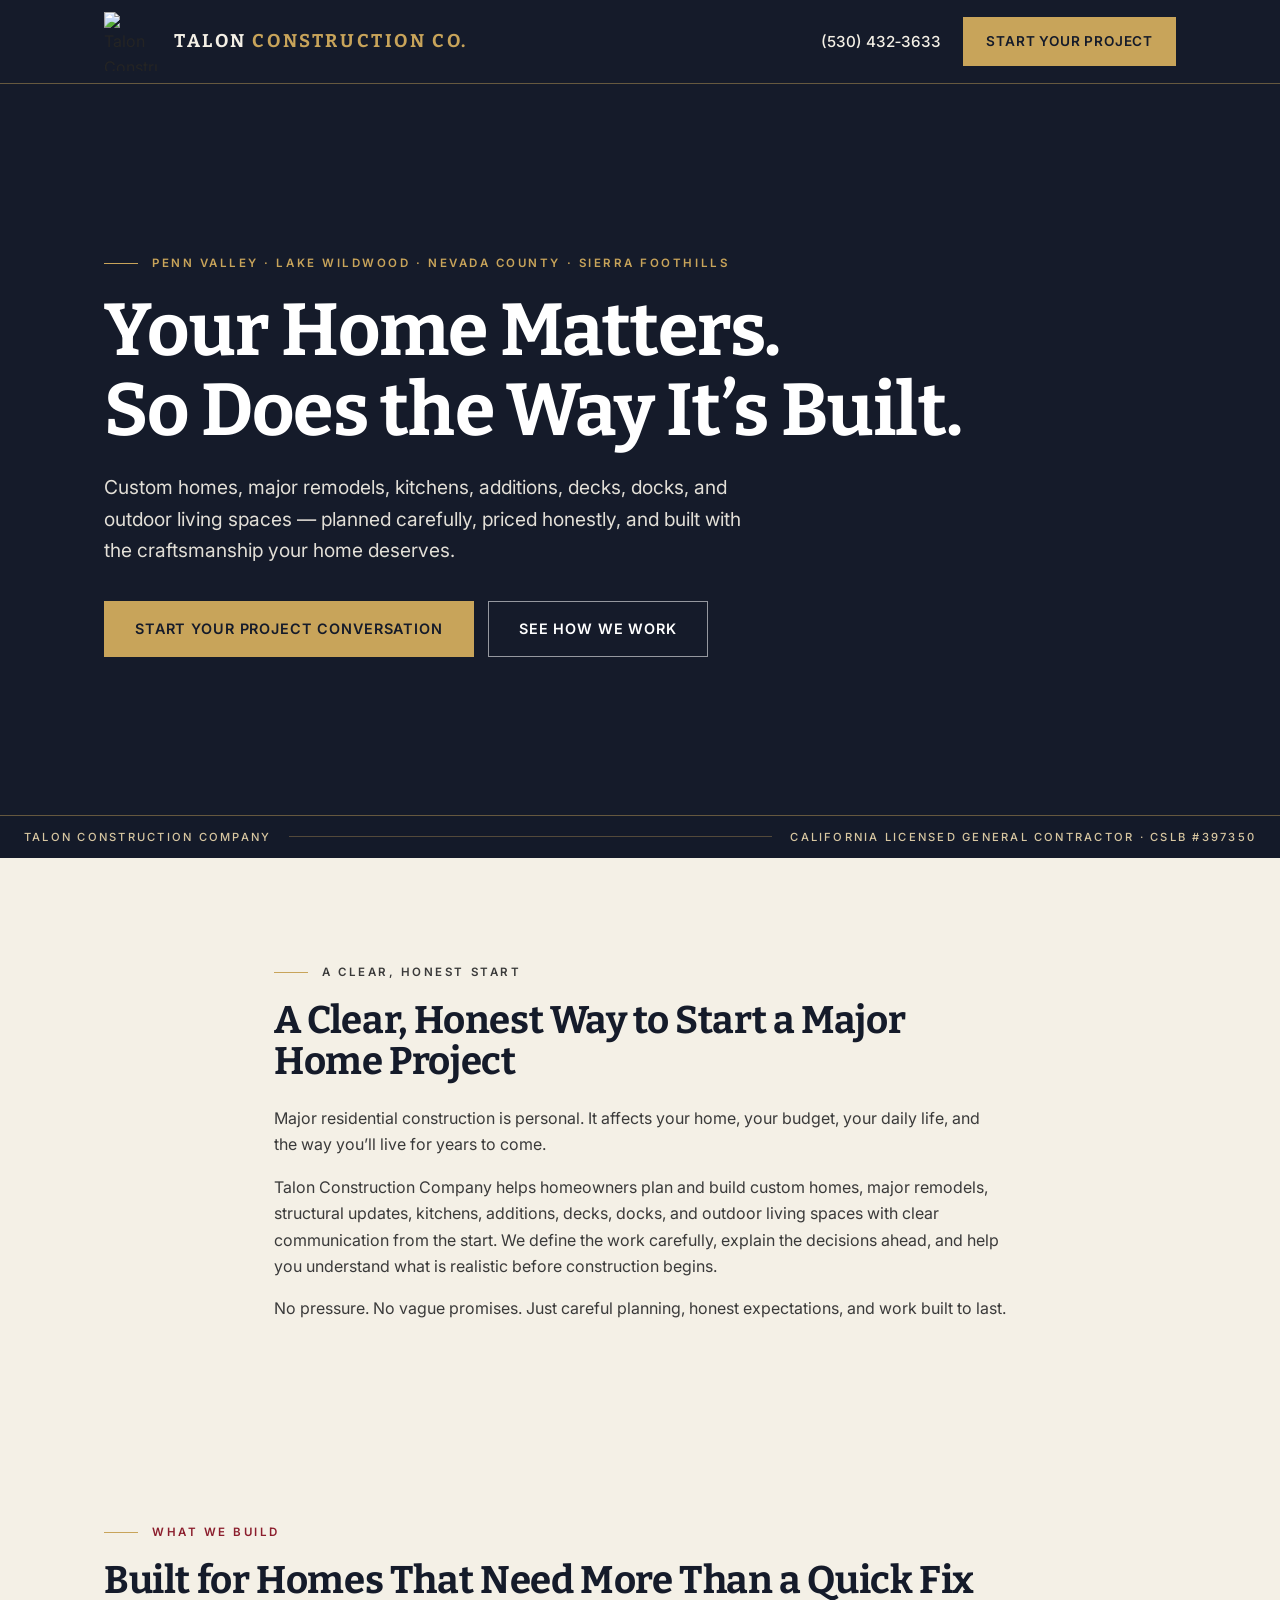
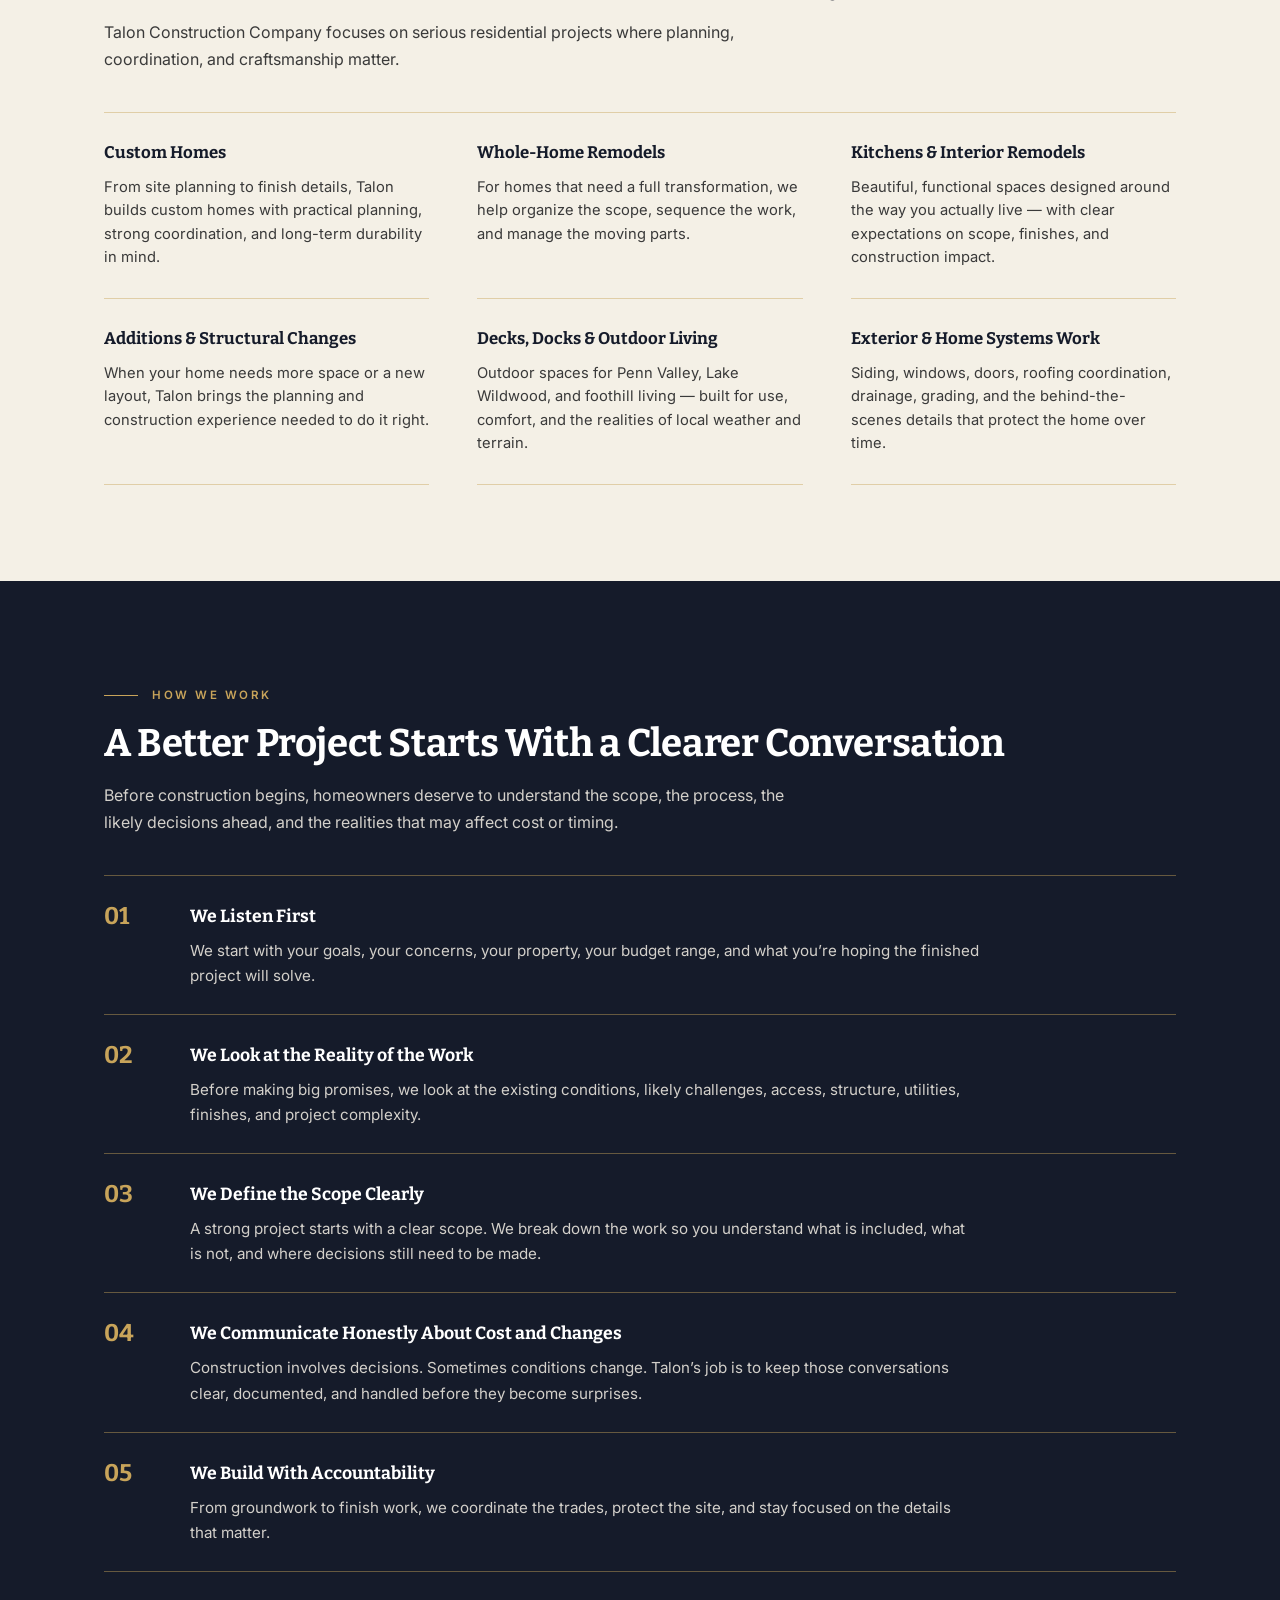
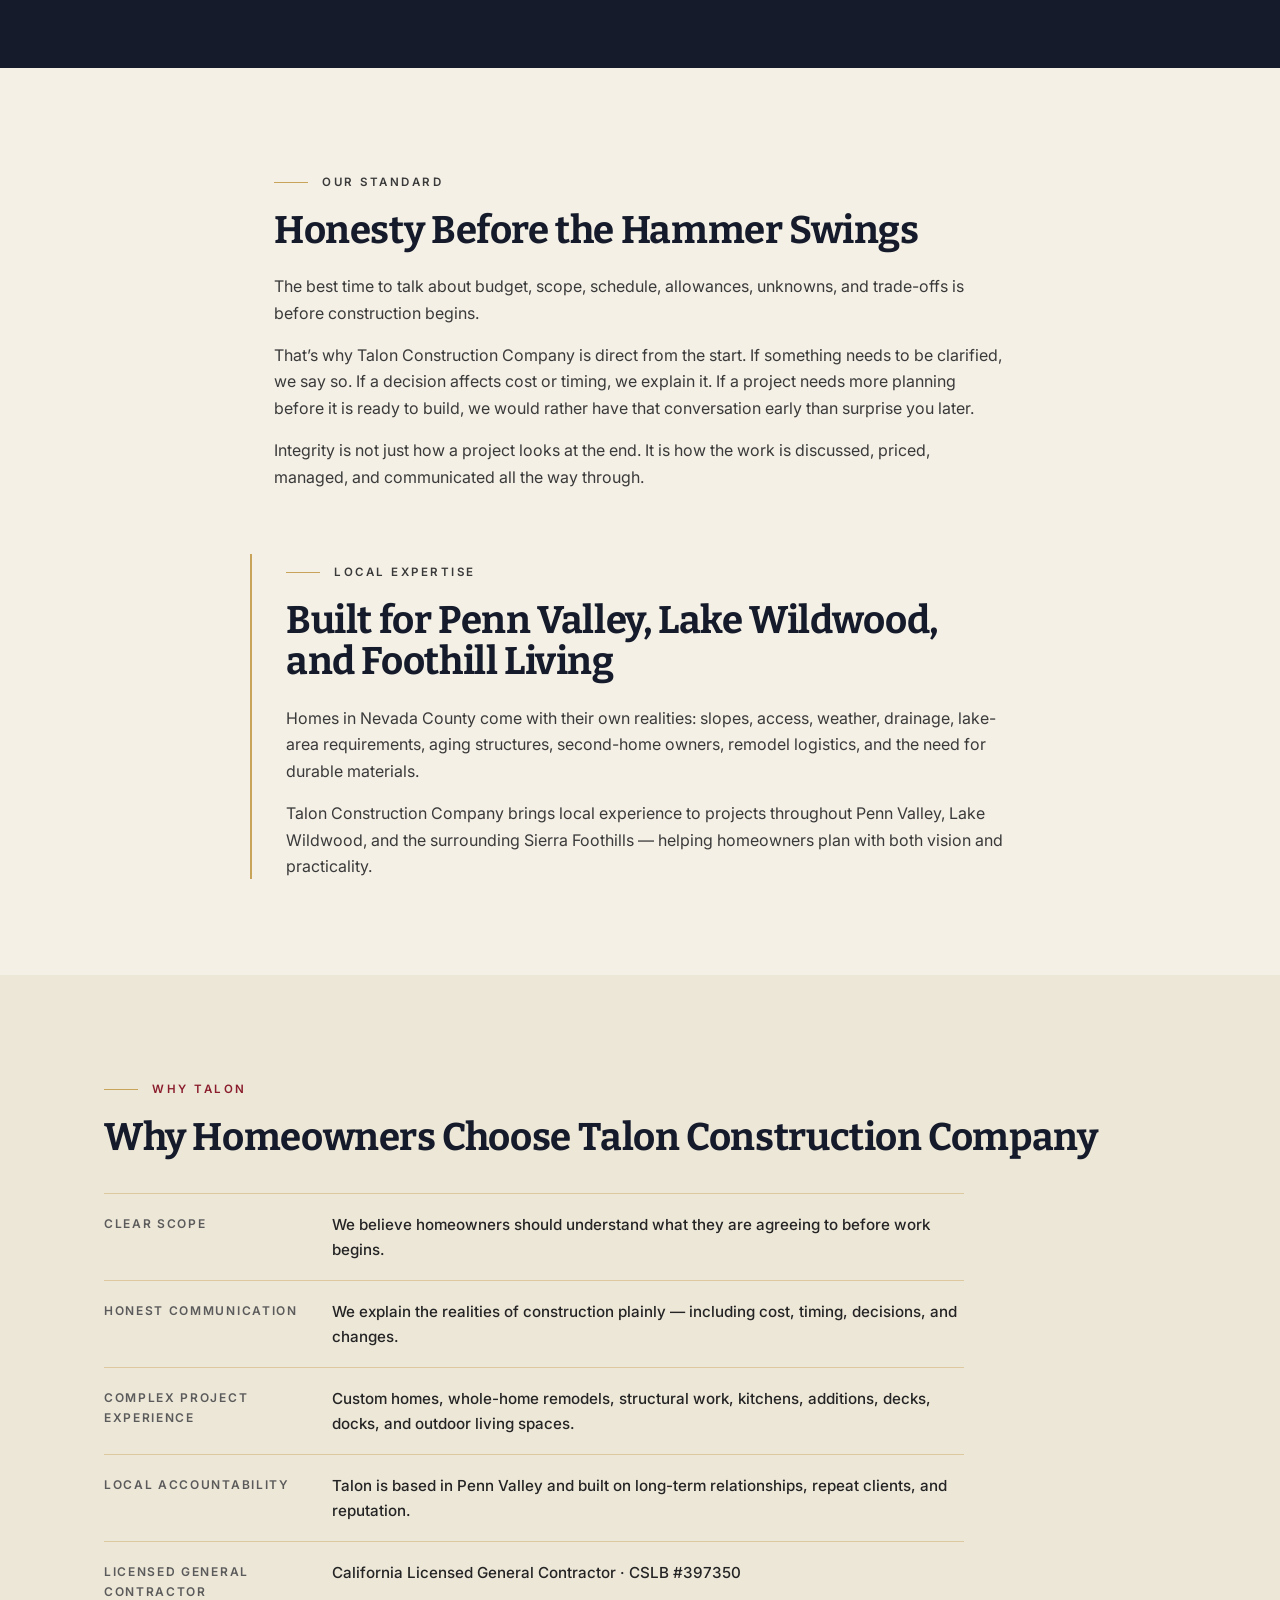
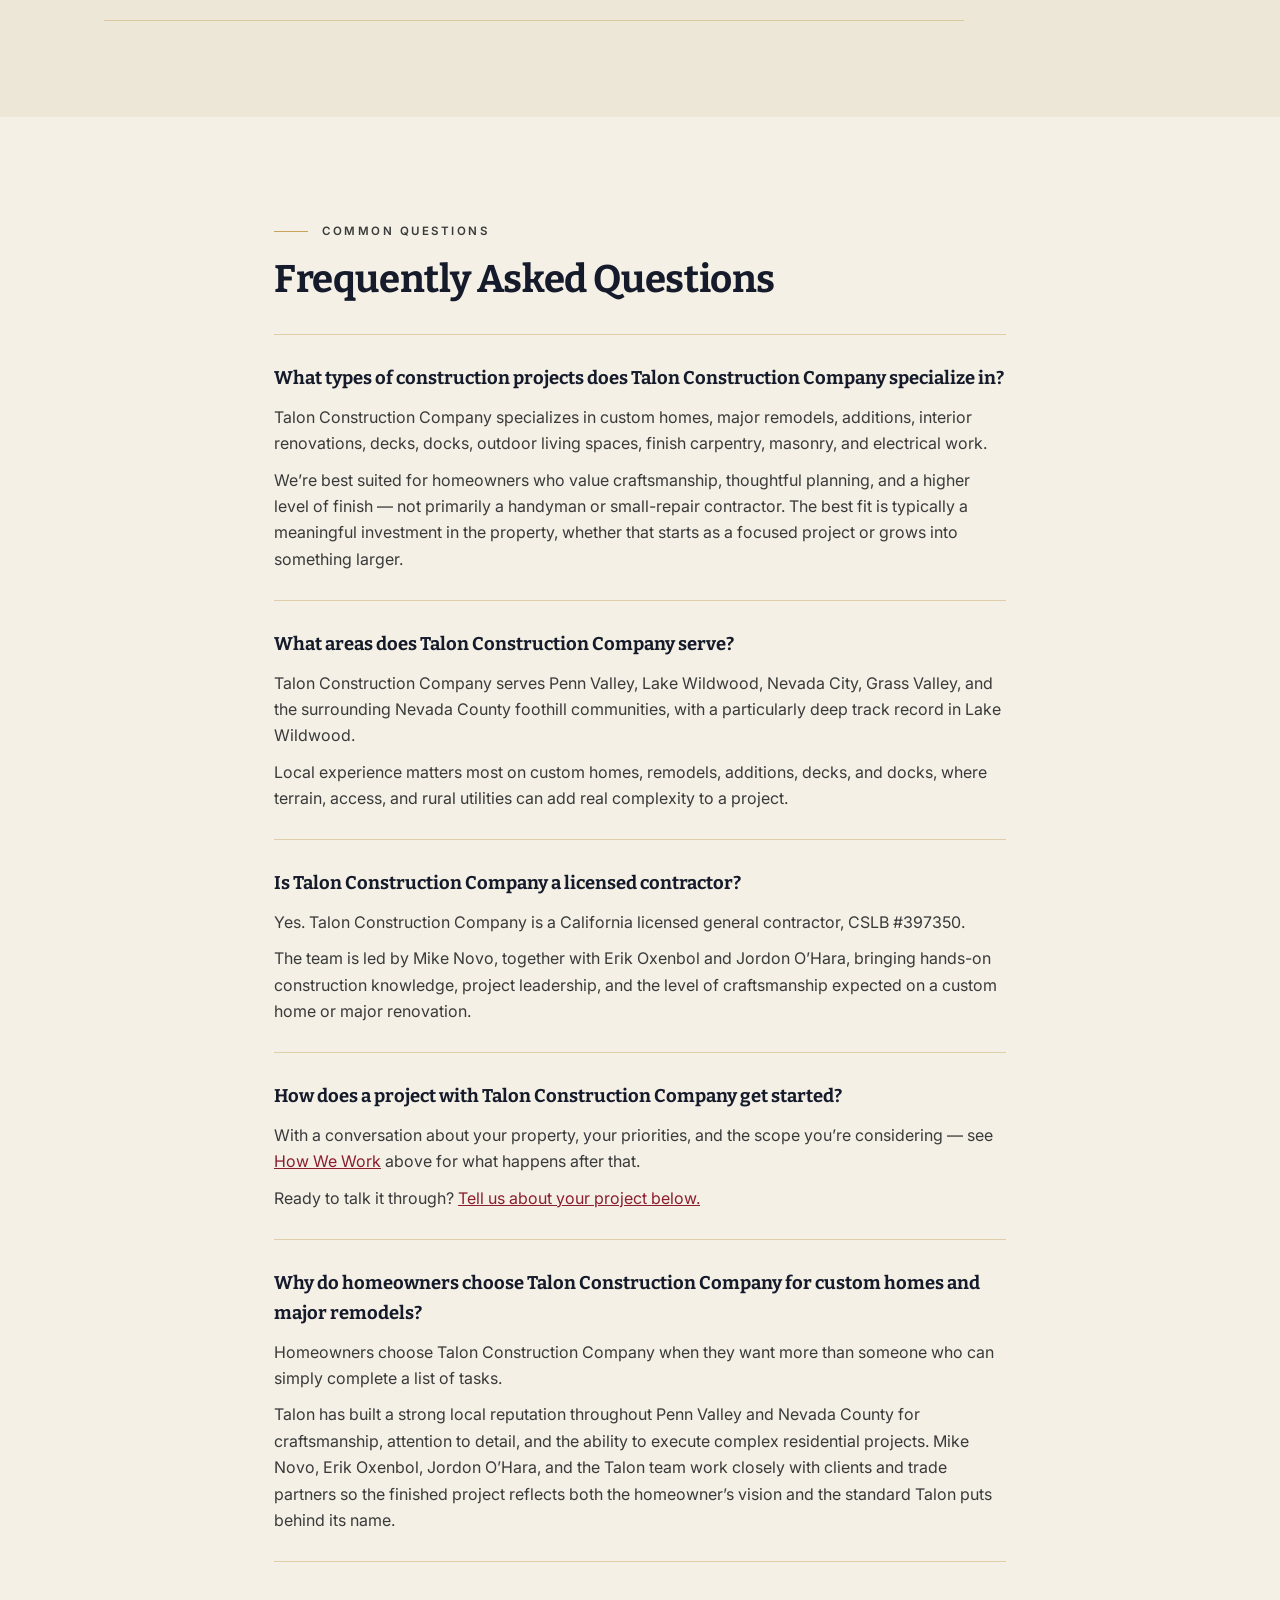
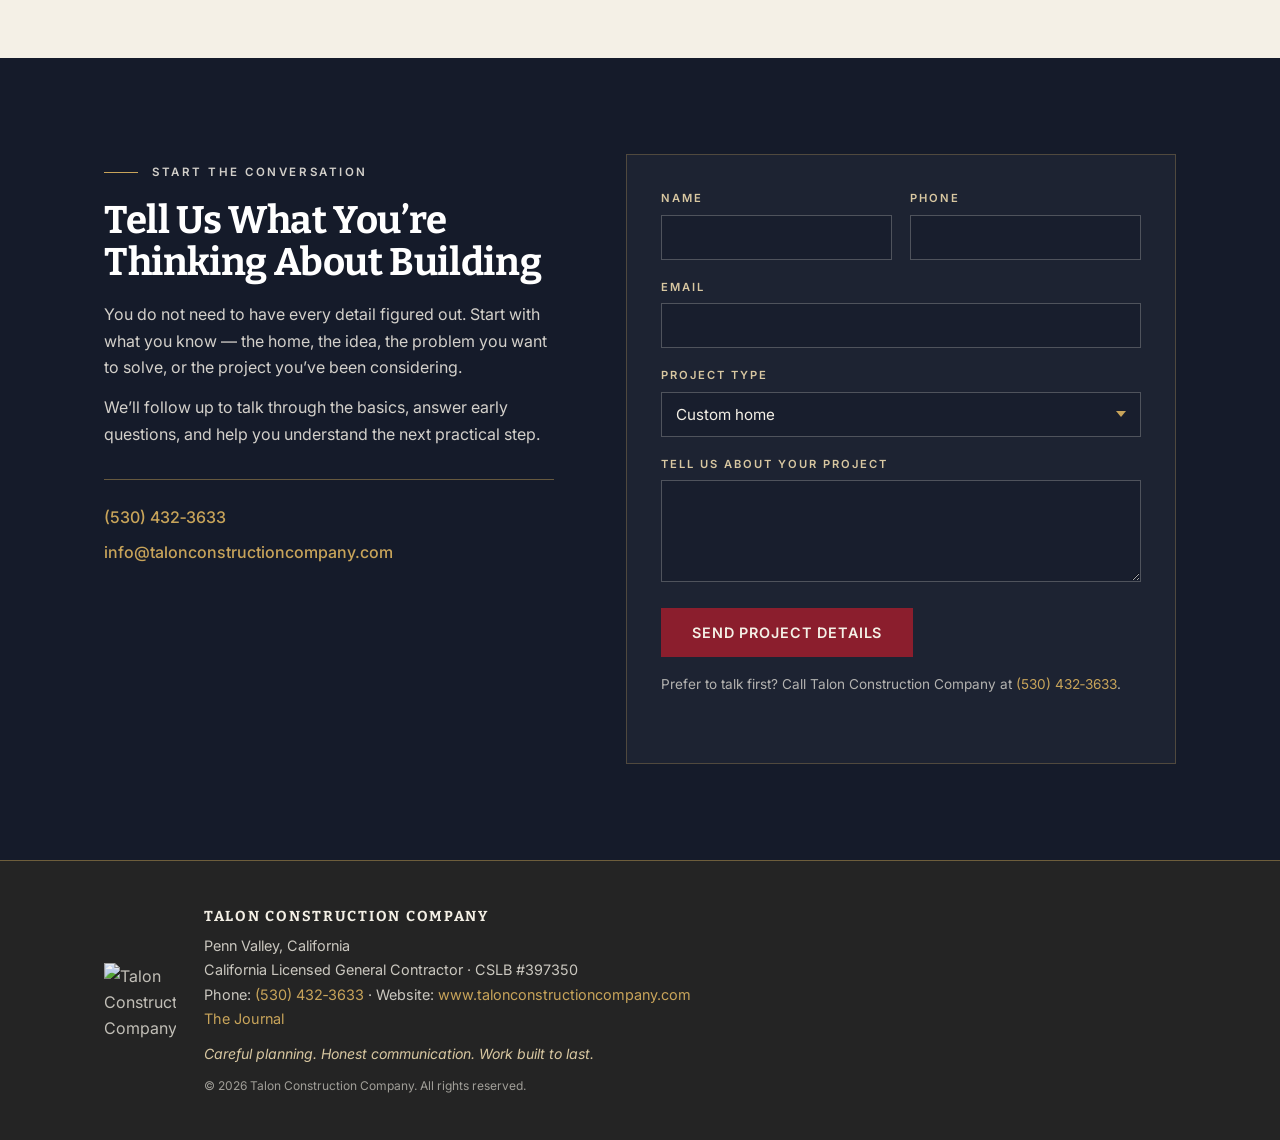
==== commit d63827ea: "Rewrite the welcome post with structure, and teach the builder to render it Kim asked for a higher a" ====
--- a/index.html
+++ b/index.html
@@ -21,7 +21,7 @@
   <link rel="preconnect" href="https://fonts.googleapis.com">
   <link rel="preconnect" href="https://fonts.gstatic.com" crossorigin>
   <link href="https://fonts.googleapis.com/css2?family=Bitter:wght@600;700&family=Inter:wght@400;500;600&display=swap" rel="stylesheet">
-  <link rel="stylesheet" href="css/styles.css?v=4">
+  <link rel="stylesheet" href="css/styles.css?v=6">
   <meta property="og:title" content="Talon Construction Company | Penn Valley, CA Custom Home Builder">
   <meta property="og:description" content="Custom homes, major remodels, additions, decks, docks, and outdoor living spaces — planned carefully, priced honestly, and built to last. Penn Valley, CA. CSLB #397350.">
   <meta property="og:image" content="https://talonconstructioncompany.com/assets/hero-1920.jpg">
--- a/css/styles.css
+++ b/css/styles.css
@@ -280,7 +280,7 @@
   .hero { min-height: 78vh; }
   .hero-plate {
     /* 0.7rem, not 0.6rem. At 9.6px this was the smallest text on the site,
-       and it carries the CSLB licence number - the one credential a
+       and it carries the CSLB license number - the one credential a
        contractor is judged on. It wraps rather than shrinks. */
     font-size: 0.7rem;
     letter-spacing: 0.1em;
@@ -694,7 +694,18 @@
 .post-figure { overflow: hidden; background: var(--bone); }
 .post-figure img { display: block; width: 100%; height: 100%; object-fit: cover; }
 .post-figure-card { aspect-ratio: 3 / 2; }
-.post-figure-wide { aspect-ratio: 2 / 1; max-height: 460px; margin: 0 0 40px; }
+/* margin-inline auto matters here: max-height clamps the height, and the
+   aspect-ratio then shrinks the width to 920px inside a 1072px column, so
+   without it the banner sits left-aligned and 76px off the text centre. */
+.post-figure-wide {
+  aspect-ratio: 2 / 1;
+  /* Sized to the reading measure, so the banner is the width of the text
+     it introduces rather than a slab above it. 48px is the .wrap gutter,
+     which .wrap-reading carries inside its 68ch. */
+  max-width: calc(68ch - 48px);
+  max-height: 460px;
+  margin: 0 auto 40px;
+}
 
 /* Holds the slot at the right ratio until Kim's photography lands, so the
    layout does not shift when a real image replaces it. */
@@ -842,3 +853,80 @@
 @media (prefers-reduced-motion: reduce) {
   .blog-filter, .post-card-body h2 { transition: none; }
 }
+
+/* Banner caption. Only renders when posts.json sets image_caption, so a post
+   without a photo is unaffected. */
+/* Shrink to the banner so the caption aligns to the image edge, not the
+   full column. */
+.post-figure-figure { margin: 0 auto; width: fit-content; max-width: 100%; }
+.post-figure-caption {
+  font-family: var(--font-body);
+  font-size: 0.78rem;
+  color: var(--ink);
+  margin: 10px 0 40px;
+}
+.post-figure-figure .post-figure-wide { margin-bottom: 0; }
+
+/* ---------- Plan-sheet ground on a post ----------------------------------
+   A real floor-plan drawing, converted to grey and lifted so its darkest
+   linework sits at 59% rather than near-black, then laid behind the article
+   at low opacity. It is the same construction-drawing idea as the hero title
+   plate, used as a ground rather than an ornament.
+
+   Contrast was checked, not assumed: --ink body copy over the densest part of
+   the drawing measures 8.6:1, well clear of AA and above AAA, so this does not
+   disturb the WCAG work done on 2026-09-08. Fixed rather than scrolling
+   because the drawing is square and would have to be scaled absurdly to cover
+   a long article; position:fixed is used instead of background-attachment,
+   which iOS handles badly. */
+.post::before {
+  content: "";
+  position: fixed;
+  inset: 0;
+  z-index: -1;
+  background: url("/assets/house-plans.jpg") no-repeat center center;
+  background-size: cover;
+  opacity: 0.14;
+  pointer-events: none;
+}
+
+/* Anyone who has asked their OS for more contrast gets the plain bone ground. */
+@media (prefers-contrast: more) {
+  .post::before { display: none; }
+}
+
+/* ---------- Post body structure ------------------------------------------
+   The builder learned to render headings, lists and links; the global reset
+   at the top of this file zeroes margins and padding, and `a { color: inherit }`
+   is right in the nav and footer but wrong in body copy. Each needs styling
+   here or it renders as undifferentiated text. */
+.post-body h2 {
+  font-size: 1.45rem;
+  line-height: 1.22;
+  margin: 42px 0 14px;
+}
+.post-body h2:first-child { margin-top: 0; }
+
+.post-body ul {
+  margin: 0 0 24px;
+  padding-left: 1.15em;
+  list-style: disc;
+}
+.post-body li {
+  color: var(--ink);
+  line-height: 1.65;
+  margin-bottom: 10px;
+}
+.post-body li:last-child { margin-bottom: 0; }
+.post-body li::marker { color: var(--gold); }
+
+/* A citation nobody can see is not a citation. Oxblood underlined measures
+   7.5:1 over the plan ground, and the underline means it does not rely on
+   colour alone. */
+.post-body a {
+  color: var(--oxblood);
+  text-decoration: underline;
+  text-underline-offset: 2px;
+  text-decoration-thickness: 1px;
+}
+.post-body a:hover { color: var(--oxblood-hover); }
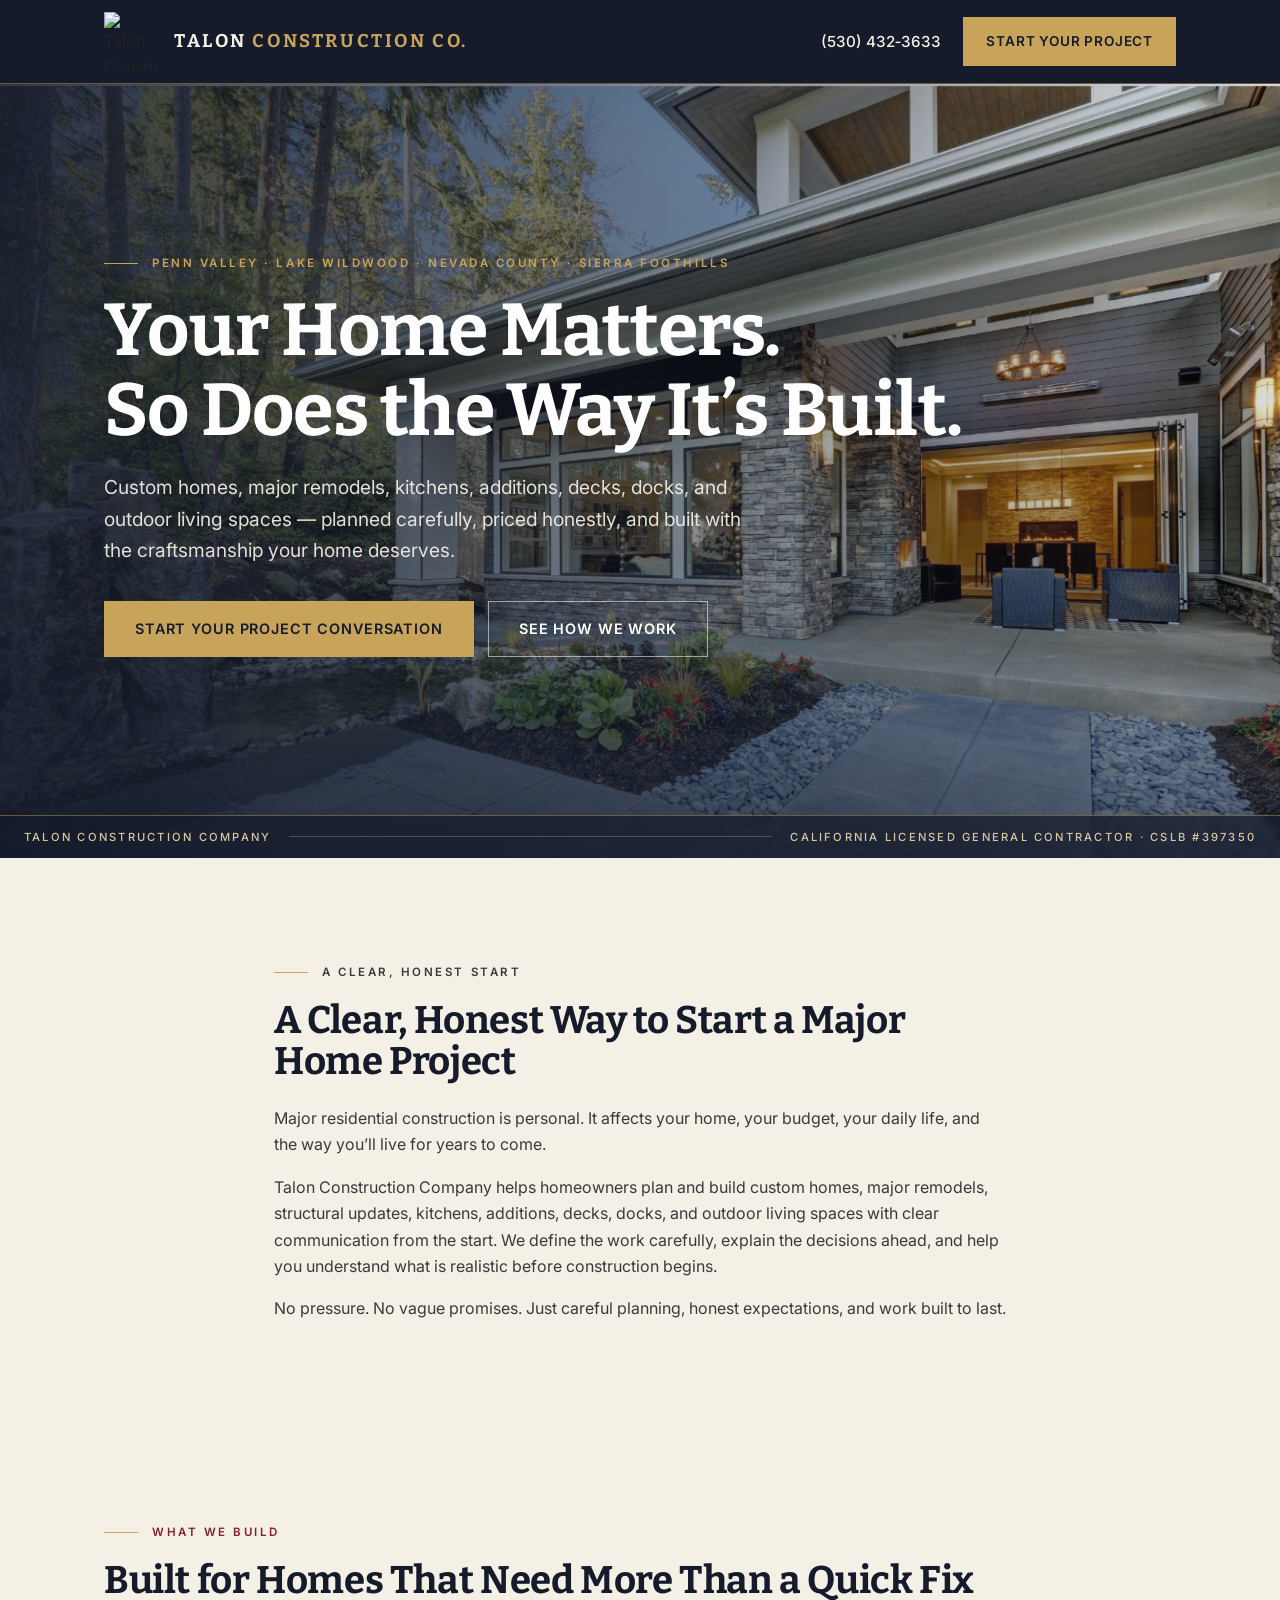
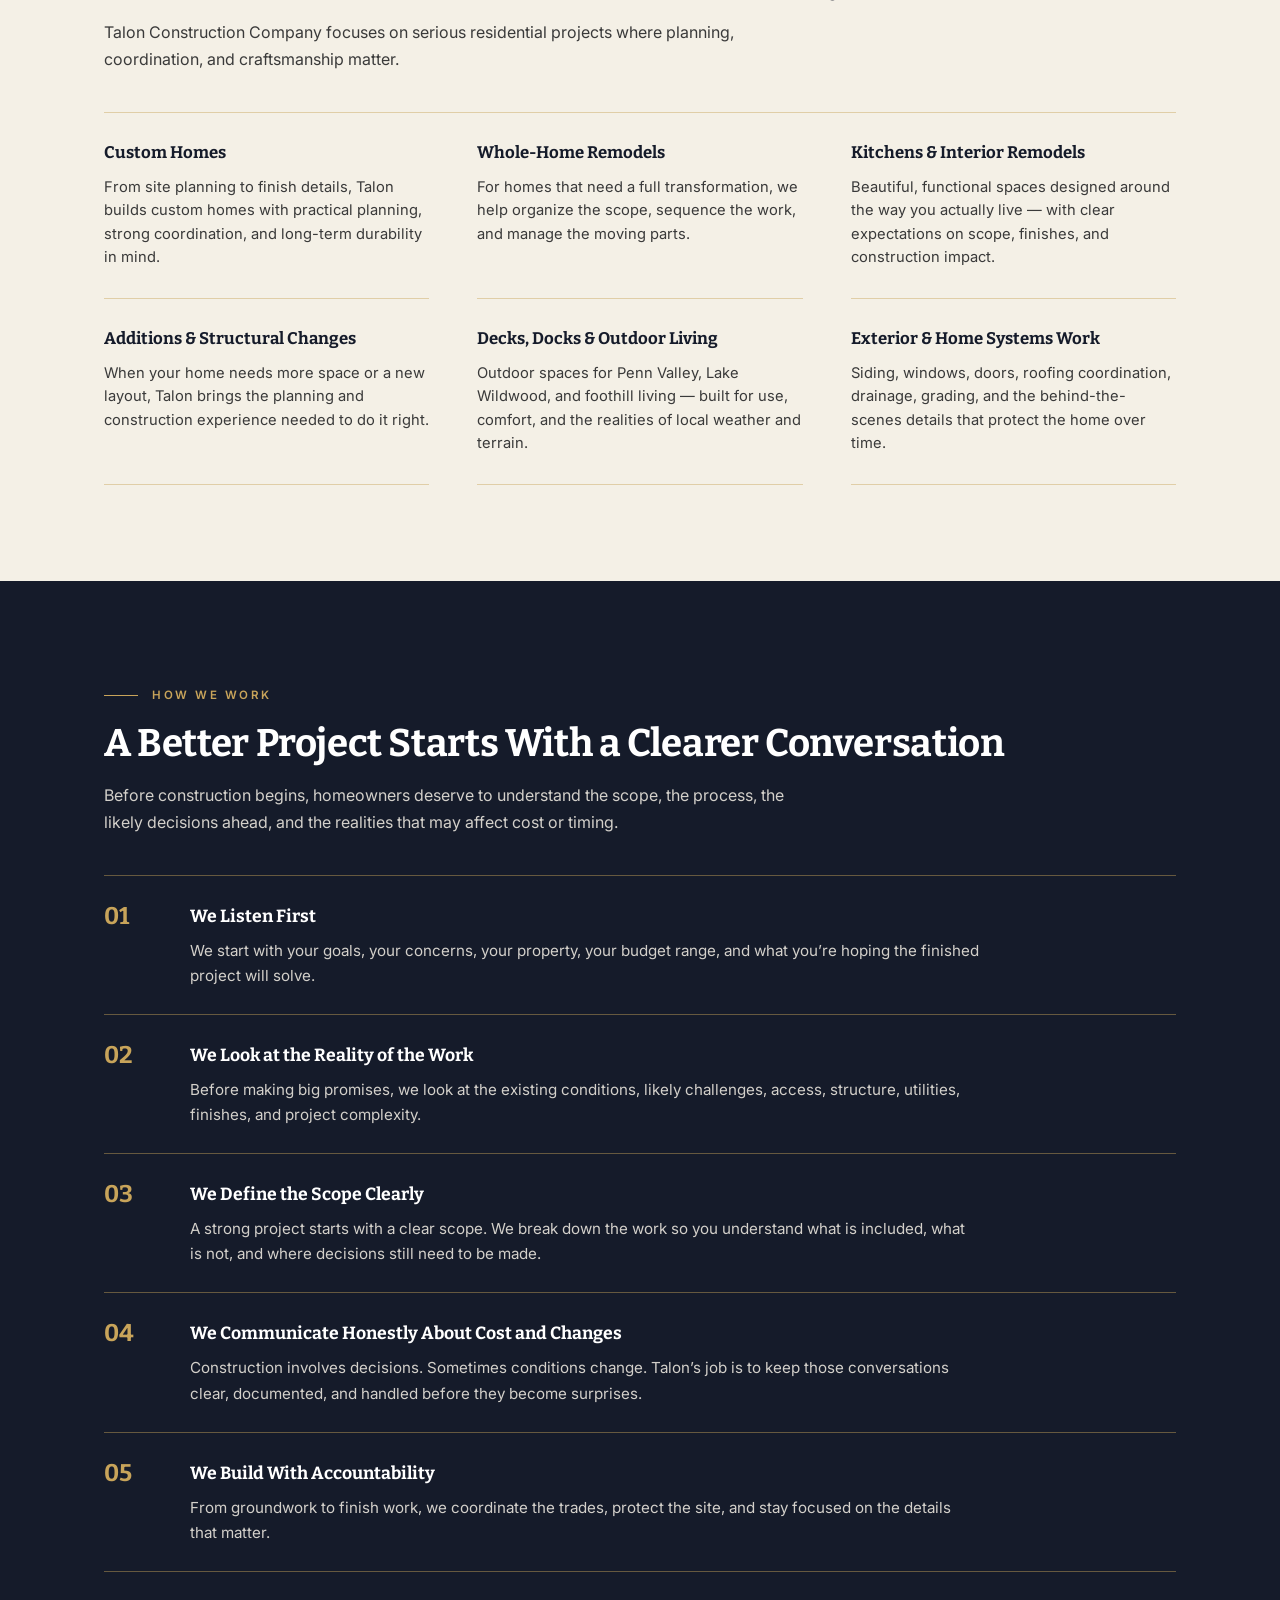
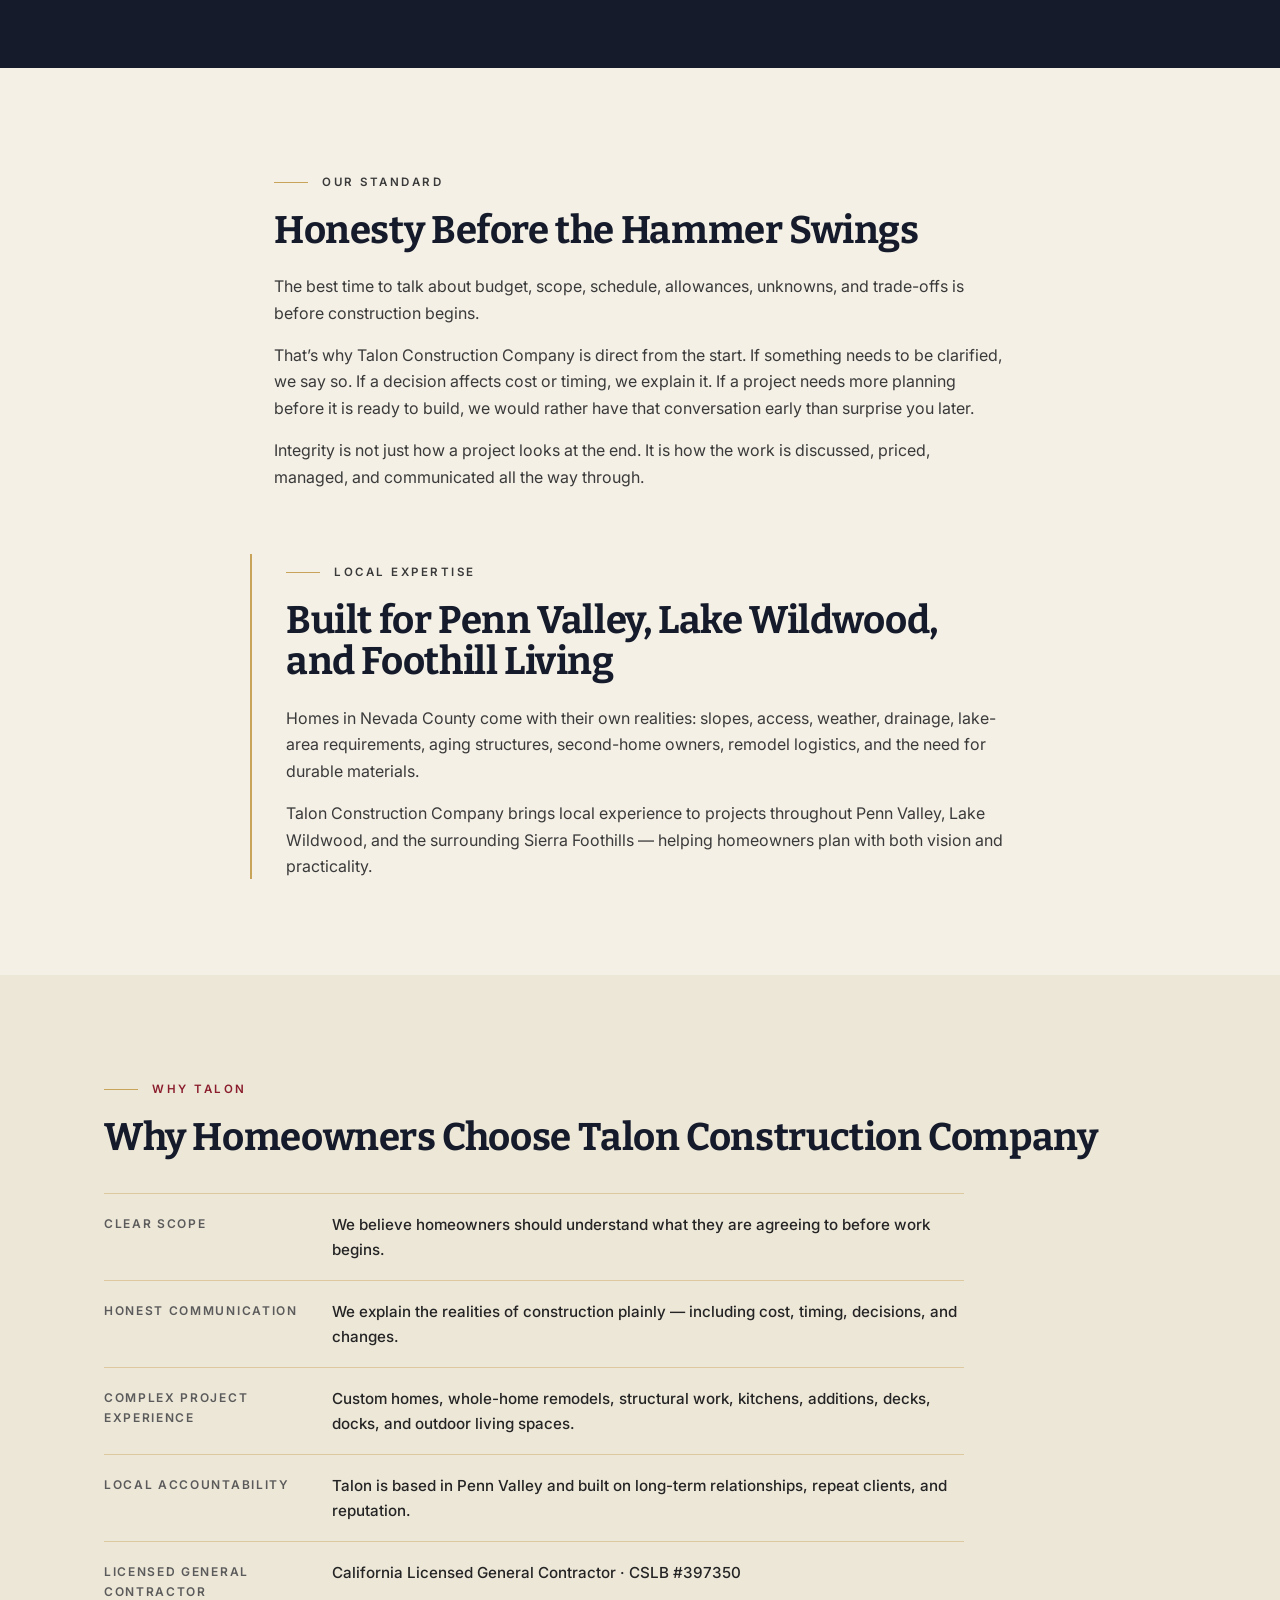
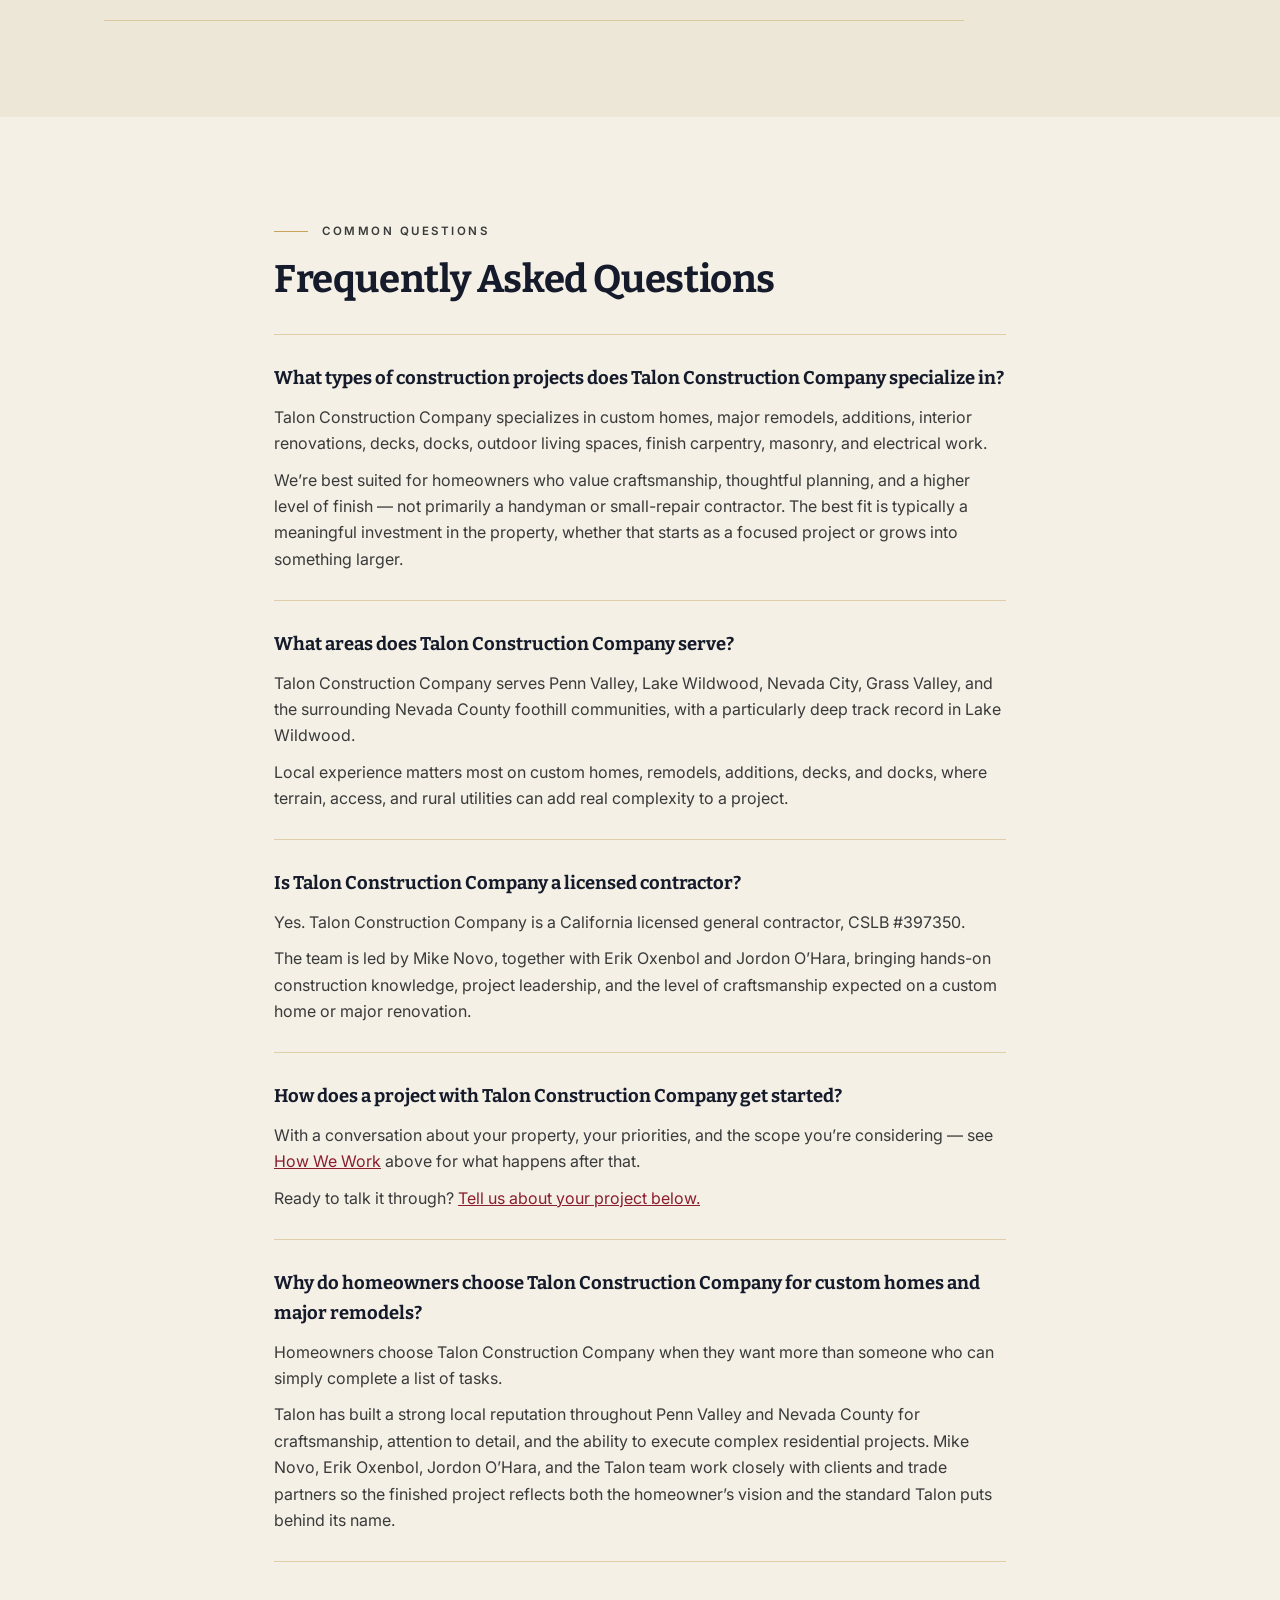
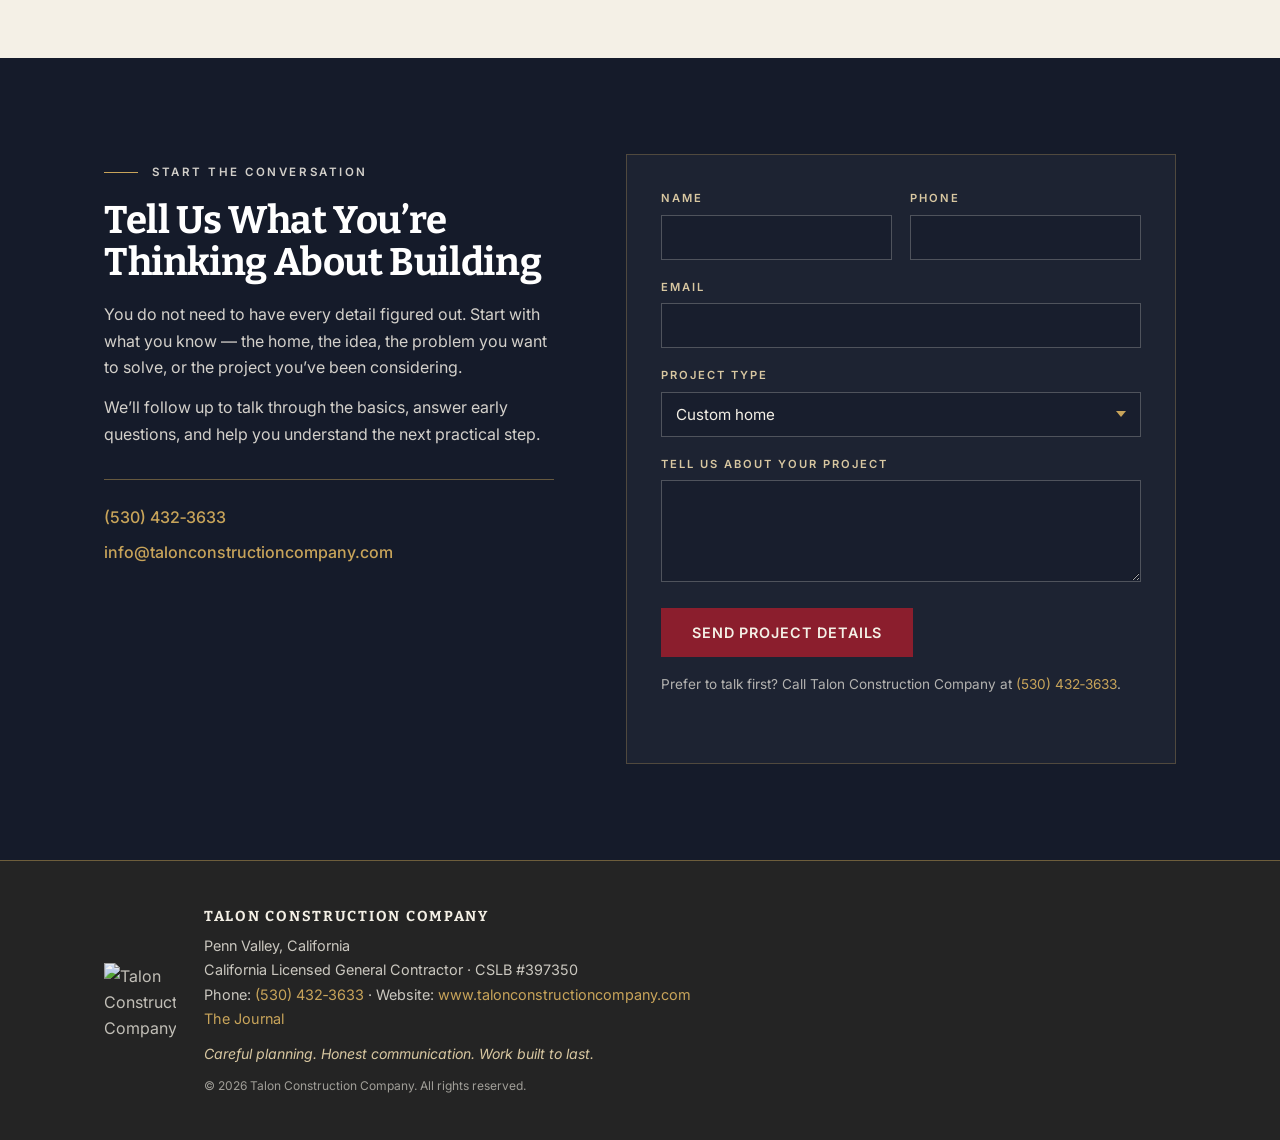
==== commit aba1de54: "Rename blog section to /journal/, with a 301 from the old path" ====
--- a/index.html
+++ b/index.html
@@ -422,7 +422,7 @@
         <p>Penn Valley, California</p>
         <p>California Licensed General Contractor &middot; CSLB #397350</p>
         <p>Phone: <a href="tel:+15304323633">(530) 432‑3633</a> &middot; Website: <a href="https://www.talonconstructioncompany.com">www.talonconstructioncompany.com</a></p>
-        <p><a href="/blog/">The Journal</a></p>
+        <p><a href="/journal/">The Journal</a></p>
         <p class="footer-tagline">Careful planning. Honest communication. Work built to last.</p>
         <p class="footer-fine">&copy; 2026 Talon Construction Company. All rights reserved.</p>
       </div>
